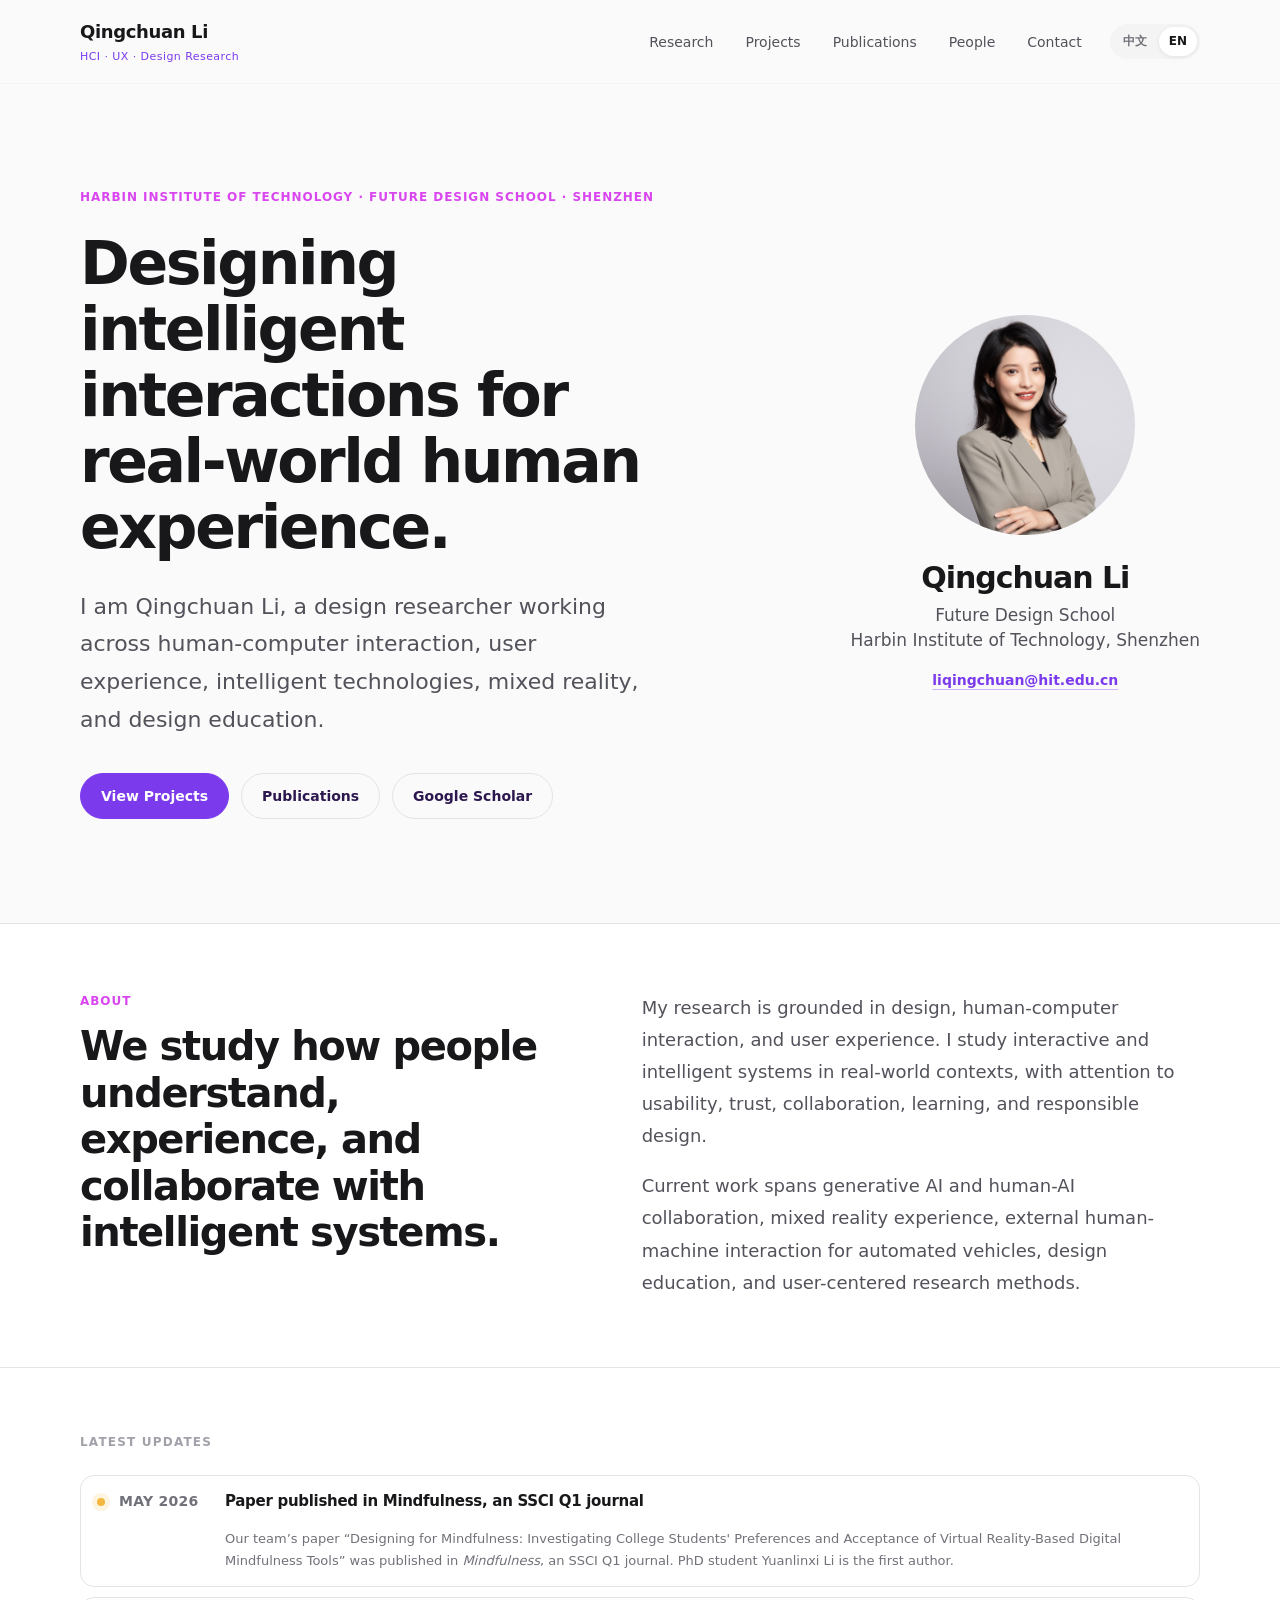
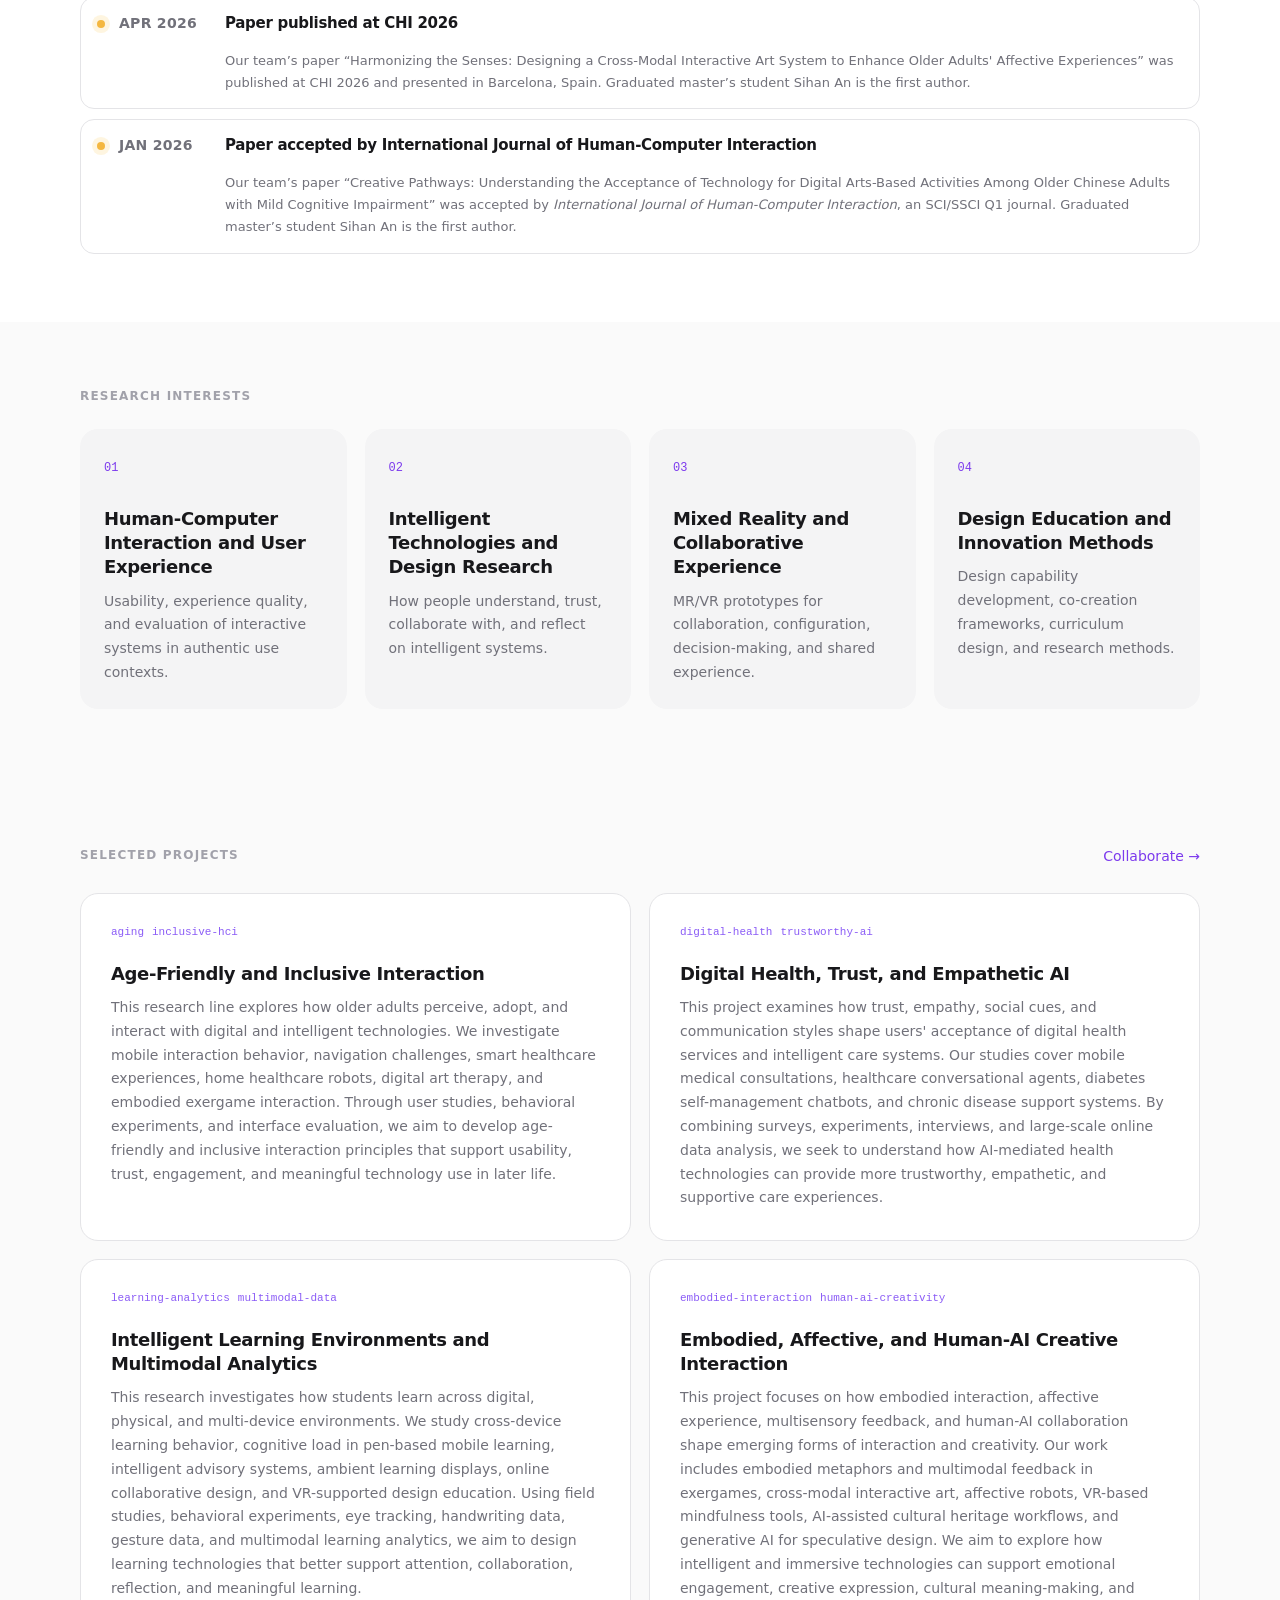
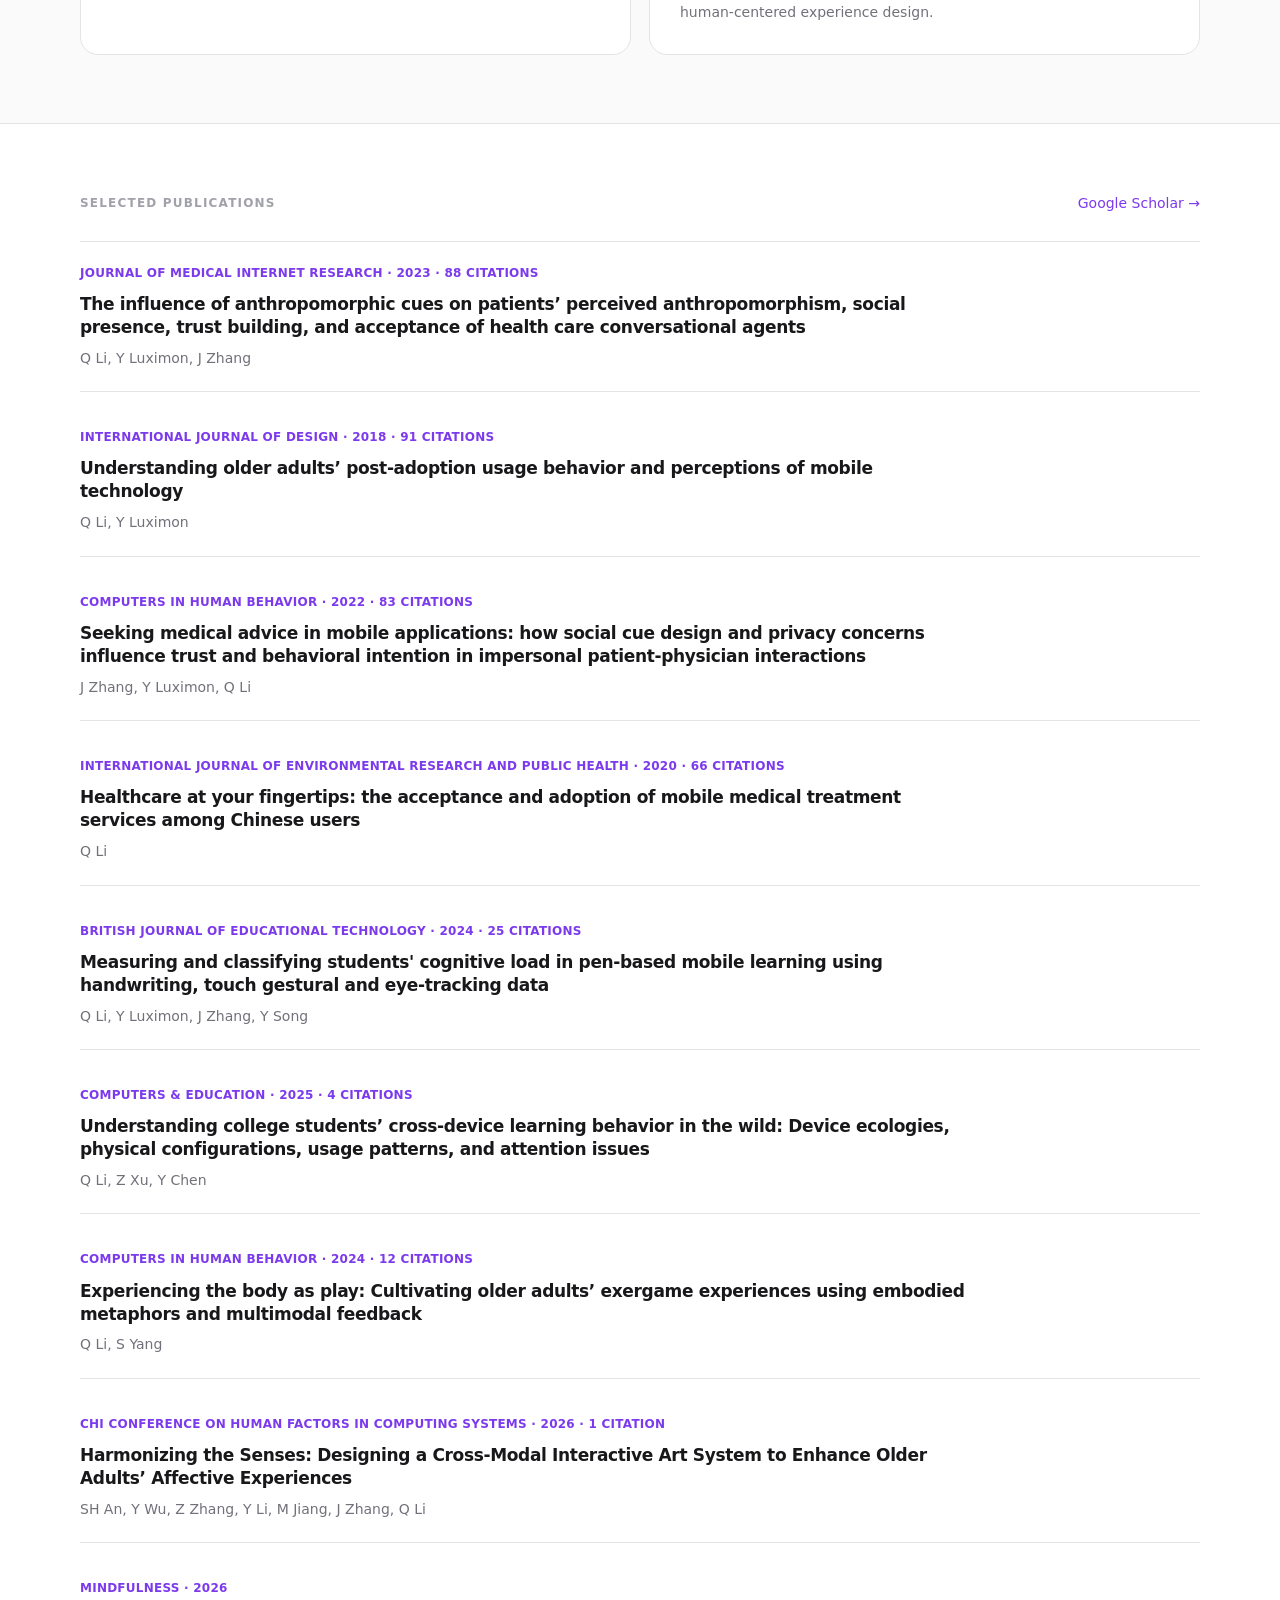
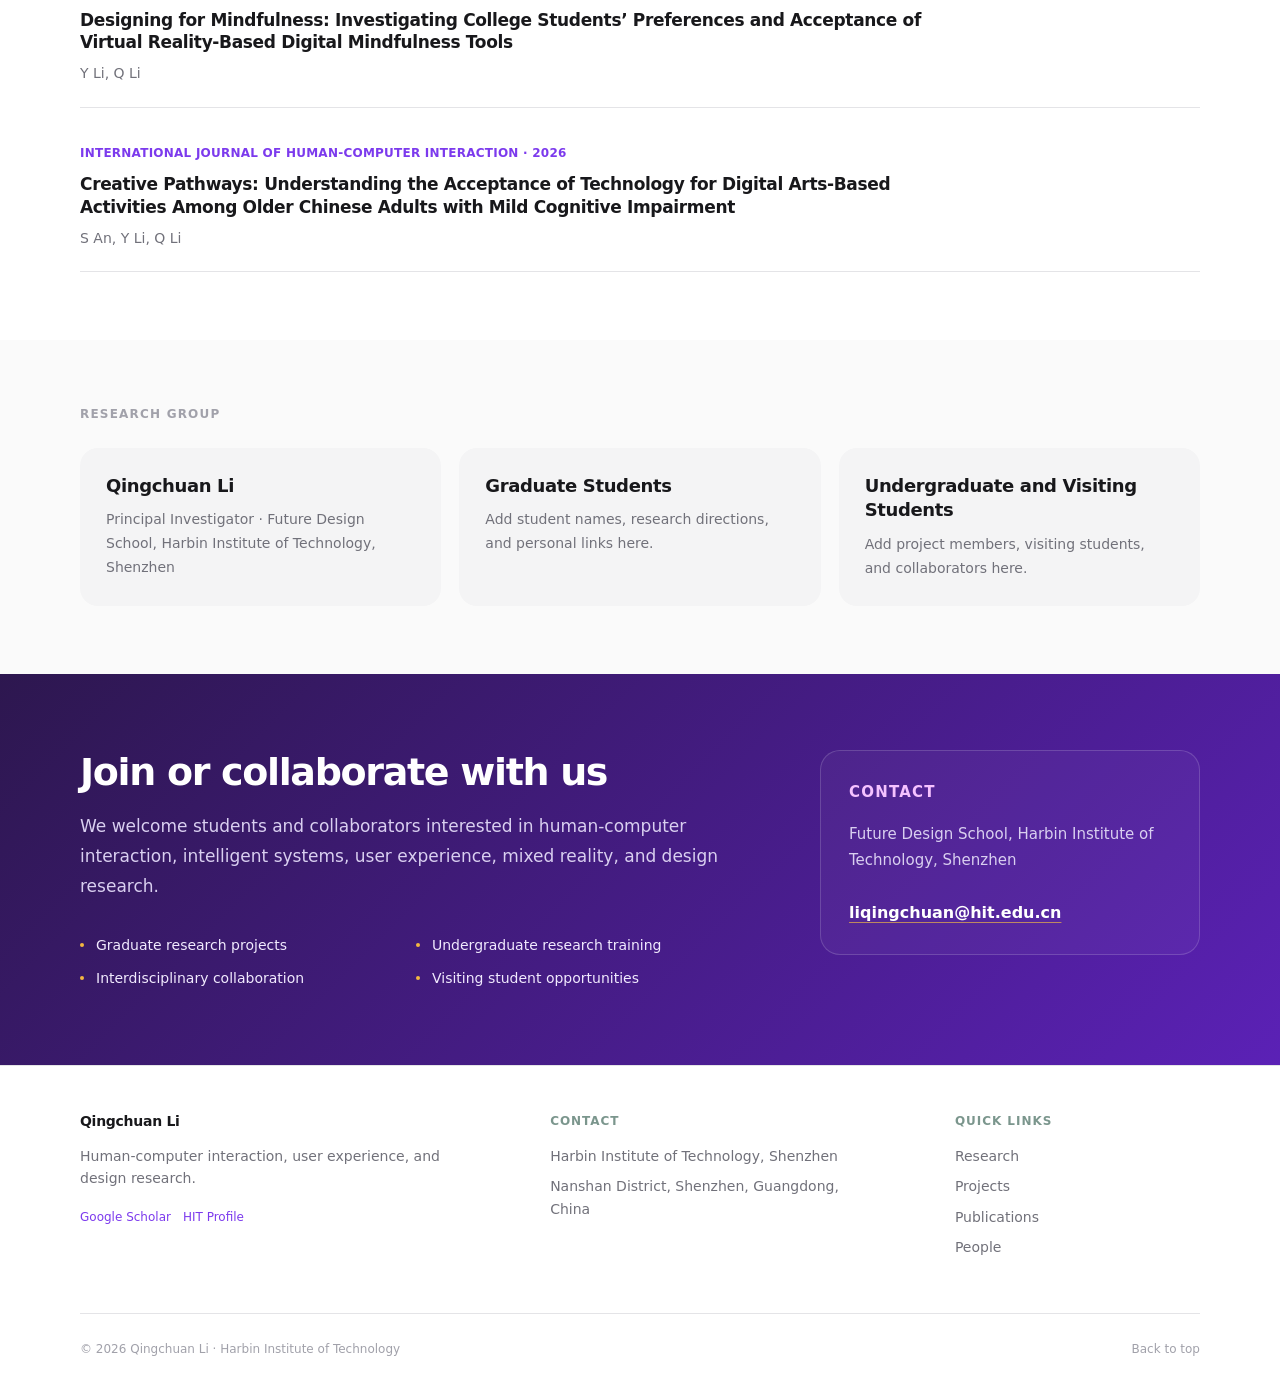
==== en.html @ bcb0baec "Add files via upload" ====
<!doctype html>
<html lang="en">
  <head>
    <meta charset="utf-8" />
    <meta name="viewport" content="width=device-width, initial-scale=1" />
    <title>Qingchuan Li | HCI & Design Research</title>
    <meta
      name="description"
      content="Academic homepage of Qingchuan Li at the Future Design School, Harbin Institute of Technology, Shenzhen, focusing on design, human-computer interaction, user experience, and intelligent technologies."
    />
    <link rel="stylesheet" href="styles.css?v=bilingual-1" />
  </head>
  <body>
    <header class="site-header">
      <nav class="nav-wrap" aria-label="Main navigation">
        <a class="brand" href="#top" aria-label="Back to home">
          <span class="brand-title">Qingchuan Li</span>
          <span class="brand-subtitle">HCI · UX · Design Research</span>
        </a>
        <button class="nav-toggle" type="button" aria-expanded="false" aria-controls="site-nav">
          <span></span>
          <span></span>
          <span></span>
        </button>
        <div id="site-nav" class="site-nav">
          <a href="#research">Research</a>
          <a href="#projects">Projects</a>
          <a href="#publications">Publications</a>
          <a href="#people">People</a>
          <a href="#contact">Contact</a>
          <span class="language-switch" aria-label="Language switch">
            <a href="index.html">中文</a>
            <a class="active" href="en.html">EN</a>
          </span>
        </div>
      </nav>
    </header>

    <main id="top">
      <section class="hero">
        <div class="container hero-grid">
          <div class="hero-copy">
            <p class="affiliation">Harbin Institute of Technology · Future Design School · Shenzhen</p>
            <h1>Designing intelligent interactions for real-world human experience.</h1>
            <p class="lead">
              I am Qingchuan Li, a design researcher working across human-computer interaction, user experience, intelligent technologies, mixed reality, and design education.
            </p>
            <div class="button-row">
              <a class="button primary" href="#projects">View Projects</a>
              <a class="button" href="#publications">Publications</a>
              <a class="button" href="https://scholar.google.com/citations?user=Gx-ibOEAAAAJ&hl=zh-TW">Google Scholar</a>
            </div>
          </div>

          <aside class="portrait-panel" aria-label="Profile">
            <img src="assets/qingchuan-li.jpg" alt="Qingchuan Li" />
            <div>
              <h2>Qingchuan Li</h2>
              <p>Future Design School</p>
              <p>Harbin Institute of Technology, Shenzhen</p>
              <a href="mailto:liqingchuan@hit.edu.cn">liqingchuan@hit.edu.cn</a>
            </div>
          </aside>
        </div>
      </section>

      <section class="section border-section">
        <div class="container intro-grid">
          <div>
            <p class="section-kicker">About</p>
            <h2>We study how people understand, experience, and collaborate with intelligent systems.</h2>
          </div>
          <div class="intro-copy">
            <p>
              My research is grounded in design, human-computer interaction, and user experience. I study interactive and intelligent systems in real-world contexts, with attention to usability, trust, collaboration, learning, and responsible design.
            </p>
            <p>
              Current work spans generative AI and human-AI collaboration, mixed reality experience, external human-machine interaction for automated vehicles, design education, and user-centered research methods.
            </p>
          </div>
        </div>
      </section>

      <section class="section border-section">
        <div class="container">
          <div class="section-bar">
            <h2>Latest Updates</h2>
          </div>
          <div class="news-grid">
            <article>
              <span class="status-dot"></span>
              <p class="meta">May 2026</p>
              <h3>Paper published in Mindfulness, an SSCI Q1 journal</h3>
              <p>Our team’s paper “Designing for Mindfulness: Investigating College Students' Preferences and Acceptance of Virtual Reality-Based Digital Mindfulness Tools” was published in <em>Mindfulness</em>, an SSCI Q1 journal. PhD student Yuanlinxi Li is the first author.</p>
            </article>
            <article>
              <span class="status-dot"></span>
              <p class="meta">Apr 2026</p>
              <h3>Paper published at CHI 2026</h3>
              <p>Our team’s paper “Harmonizing the Senses: Designing a Cross-Modal Interactive Art System to Enhance Older Adults' Affective Experiences” was published at CHI 2026 and presented in Barcelona, Spain. Graduated master’s student Sihan An is the first author.</p>
            </article>
            <article>
              <span class="status-dot"></span>
              <p class="meta">Jan 2026</p>
              <h3>Paper accepted by International Journal of Human-Computer Interaction</h3>
              <p>Our team’s paper “Creative Pathways: Understanding the Acceptance of Technology for Digital Arts-Based Activities Among Older Chinese Adults with Mild Cognitive Impairment” was accepted by <em>International Journal of Human-Computer Interaction</em>, an SCI/SSCI Q1 journal. Graduated master’s student Sihan An is the first author.</p>
            </article>
          </div>
        </div>
      </section>

      <section id="research" class="section">
        <div class="container">
          <div class="section-bar">
            <h2>Research Interests</h2>
          </div>
          <div class="research-grid">
            <article>
              <span>01</span>
              <h3>Human-Computer Interaction and User Experience</h3>
              <p>Usability, experience quality, and evaluation of interactive systems in authentic use contexts.</p>
            </article>
            <article>
              <span>02</span>
              <h3>Intelligent Technologies and Design Research</h3>
              <p>How people understand, trust, collaborate with, and reflect on intelligent systems.</p>
            </article>
            <article>
              <span>03</span>
              <h3>Mixed Reality and Collaborative Experience</h3>
              <p>MR/VR prototypes for collaboration, configuration, decision-making, and shared experience.</p>
            </article>
            <article>
              <span>04</span>
              <h3>Design Education and Innovation Methods</h3>
              <p>Design capability development, co-creation frameworks, curriculum design, and research methods.</p>
            </article>
          </div>
        </div>
      </section>

      <section id="projects" class="section">
        <div class="container">
          <div class="section-bar with-link">
            <h2>Selected Projects</h2>
            <a href="#contact">Collaborate →</a>
          </div>
          <div class="project-grid">
            <article>
              <div class="tags">
                <span>aging</span>
                <span>inclusive-hci</span>
              </div>
              <h3>Age-Friendly and Inclusive Interaction</h3>
              <p>This research line explores how older adults perceive, adopt, and interact with digital and intelligent technologies. We investigate mobile interaction behavior, navigation challenges, smart healthcare experiences, home healthcare robots, digital art therapy, and embodied exergame interaction. Through user studies, behavioral experiments, and interface evaluation, we aim to develop age-friendly and inclusive interaction principles that support usability, trust, engagement, and meaningful technology use in later life.</p>
            </article>
            <article>
              <div class="tags">
                <span>digital-health</span>
                <span>trustworthy-ai</span>
              </div>
              <h3>Digital Health, Trust, and Empathetic AI</h3>
              <p>This project examines how trust, empathy, social cues, and communication styles shape users' acceptance of digital health services and intelligent care systems. Our studies cover mobile medical consultations, healthcare conversational agents, diabetes self-management chatbots, and chronic disease support systems. By combining surveys, experiments, interviews, and large-scale online data analysis, we seek to understand how AI-mediated health technologies can provide more trustworthy, empathetic, and supportive care experiences.</p>
            </article>
            <article>
              <div class="tags">
                <span>learning-analytics</span>
                <span>multimodal-data</span>
              </div>
              <h3>Intelligent Learning Environments and Multimodal Analytics</h3>
              <p>This research investigates how students learn across digital, physical, and multi-device environments. We study cross-device learning behavior, cognitive load in pen-based mobile learning, intelligent advisory systems, ambient learning displays, online collaborative design, and VR-supported design education. Using field studies, behavioral experiments, eye tracking, handwriting data, gesture data, and multimodal learning analytics, we aim to design learning technologies that better support attention, collaboration, reflection, and meaningful learning.</p>
            </article>
            <article>
              <div class="tags">
                <span>embodied-interaction</span>
                <span>human-ai-creativity</span>
              </div>
              <h3>Embodied, Affective, and Human-AI Creative Interaction</h3>
              <p>This project focuses on how embodied interaction, affective experience, multisensory feedback, and human-AI collaboration shape emerging forms of interaction and creativity. Our work includes embodied metaphors and multimodal feedback in exergames, cross-modal interactive art, affective robots, VR-based mindfulness tools, AI-assisted cultural heritage workflows, and generative AI for speculative design. We aim to explore how intelligent and immersive technologies can support emotional engagement, creative expression, cultural meaning-making, and human-centered experience design.</p>
            </article>
          </div>
        </div>
      </section>

      <section id="publications" class="section border-section">
        <div class="container">
          <div class="section-bar with-link">
            <h2>Selected Publications</h2>
            <a href="https://scholar.google.com/citations?user=Gx-ibOEAAAAJ&hl=zh-TW">Google Scholar →</a>
          </div>
          <div class="publication-list">
            <article>
              <p class="venue">Journal of Medical Internet Research · 2023 · 88 citations</p>
              <h3>The influence of anthropomorphic cues on patients’ perceived anthropomorphism, social presence, trust building, and acceptance of health care conversational agents</h3>
              <p class="publication-authors">Q Li, Y Luximon, J Zhang</p>
            </article>
            <article>
              <p class="venue">International Journal of Design · 2018 · 91 citations</p>
              <h3>Understanding older adults’ post-adoption usage behavior and perceptions of mobile technology</h3>
              <p class="publication-authors">Q Li, Y Luximon</p>
            </article>
            <article>
              <p class="venue">Computers in Human Behavior · 2022 · 83 citations</p>
              <h3>Seeking medical advice in mobile applications: how social cue design and privacy concerns influence trust and behavioral intention in impersonal patient-physician interactions</h3>
              <p class="publication-authors">J Zhang, Y Luximon, Q Li</p>
            </article>
            <article>
              <p class="venue">International Journal of Environmental Research and Public Health · 2020 · 66 citations</p>
              <h3>Healthcare at your fingertips: the acceptance and adoption of mobile medical treatment services among Chinese users</h3>
              <p class="publication-authors">Q Li</p>
            </article>
            <article>
              <p class="venue">British Journal of Educational Technology · 2024 · 25 citations</p>
              <h3>Measuring and classifying students' cognitive load in pen-based mobile learning using handwriting, touch gestural and eye-tracking data</h3>
              <p class="publication-authors">Q Li, Y Luximon, J Zhang, Y Song</p>
            </article>
            <article>
              <p class="venue">Computers & Education · 2025 · 4 citations</p>
              <h3>Understanding college students’ cross-device learning behavior in the wild: Device ecologies, physical configurations, usage patterns, and attention issues</h3>
              <p class="publication-authors">Q Li, Z Xu, Y Chen</p>
            </article>
            <article>
              <p class="venue">Computers in Human Behavior · 2024 · 12 citations</p>
              <h3>Experiencing the body as play: Cultivating older adults’ exergame experiences using embodied metaphors and multimodal feedback</h3>
              <p class="publication-authors">Q Li, S Yang</p>
            </article>
            <article>
              <p class="venue">CHI Conference on Human Factors in Computing Systems · 2026 · 1 citation</p>
              <h3>Harmonizing the Senses: Designing a Cross-Modal Interactive Art System to Enhance Older Adults’ Affective Experiences</h3>
              <p class="publication-authors">SH An, Y Wu, Z Zhang, Y Li, M Jiang, J Zhang, Q Li</p>
            </article>
            <article>
              <p class="venue">Mindfulness · 2026</p>
              <h3>Designing for Mindfulness: Investigating College Students’ Preferences and Acceptance of Virtual Reality-Based Digital Mindfulness Tools</h3>
              <p class="publication-authors">Y Li, Q Li</p>
            </article>
            <article>
              <p class="venue">International Journal of Human-Computer Interaction · 2026</p>
              <h3>Creative Pathways: Understanding the Acceptance of Technology for Digital Arts-Based Activities Among Older Chinese Adults with Mild Cognitive Impairment</h3>
              <p class="publication-authors">S An, Y Li, Q Li</p>
            </article>
          </div>
        </div>
      </section>

      <section id="people" class="section">
        <div class="container">
          <div class="section-bar">
            <h2>Research Group</h2>
          </div>
          <div class="people-grid">
            <article>
              <h3>Qingchuan Li</h3>
              <p>Principal Investigator · Future Design School, Harbin Institute of Technology, Shenzhen</p>
            </article>
            <article>
              <h3>Graduate Students</h3>
              <p>Add student names, research directions, and personal links here.</p>
            </article>
            <article>
              <h3>Undergraduate and Visiting Students</h3>
              <p>Add project members, visiting students, and collaborators here.</p>
            </article>
          </div>
        </div>
      </section>

      <section id="contact" class="join-section">
        <div class="container join-grid">
          <div>
            <h2>Join or collaborate with us</h2>
            <p>
              We welcome students and collaborators interested in human-computer interaction, intelligent systems, user experience, mixed reality, and design research.
            </p>
            <ul>
              <li>Graduate research projects</li>
              <li>Undergraduate research training</li>
              <li>Interdisciplinary collaboration</li>
              <li>Visiting student opportunities</li>
            </ul>
          </div>
          <div class="contact-card">
            <p class="section-kicker">Contact</p>
            <p>Future Design School, Harbin Institute of Technology, Shenzhen</p>
            <a href="mailto:liqingchuan@hit.edu.cn">liqingchuan@hit.edu.cn</a>
          </div>
        </div>
      </section>
    </main>

    <footer class="site-footer">
      <div class="container footer-grid">
        <div>
          <h3>Qingchuan Li</h3>
          <p>Human-computer interaction, user experience, and design research.</p>
          <div class="footer-links">
            <a href="https://scholar.google.com/citations?user=Gx-ibOEAAAAJ&hl=zh-TW">Google Scholar</a>
            <a href="https://homepage.hit.edu.cn/liqingchuan?lang=zh">HIT Profile</a>
          </div>
        </div>
        <div>
          <h4>Contact</h4>
          <p>Harbin Institute of Technology, Shenzhen</p>
          <p>Nanshan District, Shenzhen, Guangdong, China</p>
        </div>
        <div>
          <h4>Quick Links</h4>
          <a href="#research">Research</a>
          <a href="#projects">Projects</a>
          <a href="#publications">Publications</a>
          <a href="#people">People</a>
        </div>
      </div>
      <div class="container copyright">
        <p>© <span id="year"></span> Qingchuan Li · Harbin Institute of Technology</p>
        <a href="#top">Back to top</a>
      </div>
    </footer>

    <script src="script.js"></script>
  </body>
</html>
---- styles.css ----
:root {
  --bg: #fafafa;
  --panel: #ffffff;
  --soft: #f4f4f5;
  --soft-2: #f8f8f8;
  --ink: #18181b;
  --muted: #71717a;
  --quiet: #a1a1aa;
  --line: #e4e4e7;
  --dark: #2d174f;
  --accent: #7c3aed;
  --accent-2: #d946ef;
  --sun: #f4b740;
  --sky: #8b5cf6;
  --shadow: 0 18px 44px rgba(45, 23, 79, 0.1);
}

* {
  box-sizing: border-box;
}

html {
  scroll-behavior: smooth;
}

body {
  margin: 0;
  color: var(--ink);
  background: var(--bg);
  font-family:
    Inter, ui-sans-serif, system-ui, -apple-system, BlinkMacSystemFont, "Segoe UI", sans-serif;
  line-height: 1.6;
}

a {
  color: inherit;
  text-decoration: none;
}

img {
  display: block;
  max-width: 100%;
}

.container {
  width: min(1120px, calc(100% - 48px));
  margin: 0 auto;
}

.site-header {
  position: sticky;
  top: 0;
  z-index: 30;
  border-bottom: 1px solid rgba(244, 244, 245, 0.9);
  background: rgba(250, 250, 250, 0.92);
  backdrop-filter: blur(18px);
}

.nav-wrap {
  display: flex;
  align-items: center;
  justify-content: space-between;
  width: min(1120px, calc(100% - 48px));
  margin: 0 auto;
  padding: 18px 0;
}

.brand {
  display: grid;
  gap: 1px;
}

.brand-title {
  color: var(--ink);
  font-size: 18px;
  font-weight: 650;
  letter-spacing: -0.02em;
}

.brand-subtitle {
  color: var(--accent);
  font-size: 11px;
  letter-spacing: 0.04em;
}

.site-nav {
  display: flex;
  align-items: center;
  gap: 4px;
}

.site-nav a {
  padding: 8px 14px;
  border-radius: 8px;
  color: #52525b;
  font-size: 14px;
  transition:
    color 180ms ease,
    background 180ms ease;
}

.site-nav a:hover {
  color: var(--ink);
  background: var(--soft);
}

.language-switch {
  display: inline-flex;
  gap: 2px;
  margin-left: 10px;
  padding: 3px;
  border-radius: 999px;
  background: var(--soft);
}

.language-switch a {
  padding: 5px 10px;
  border-radius: 999px;
  color: #71717a;
  font-size: 12px;
  font-weight: 650;
}

.language-switch a.active {
  background: #ffffff;
  color: var(--ink);
  box-shadow: 0 1px 5px rgba(24, 24, 27, 0.08);
}

.nav-toggle {
  display: none;
  width: 42px;
  height: 42px;
  border: 0;
  border-radius: 10px;
  background: var(--soft);
}

.nav-toggle span {
  display: block;
  width: 18px;
  height: 2px;
  margin: 4px auto;
  background: #52525b;
}

.hero {
  background: transparent;
}

.hero {
  padding: clamp(56px, 9vw, 104px) 0;
}

.hero-grid {
  display: grid;
  grid-template-columns: minmax(0, 1.15fr) minmax(260px, 0.85fr);
  gap: clamp(52px, 9vw, 104px);
  align-items: center;
}

.hero-copy {
  max-width: 760px;
}

.affiliation,
.section-kicker,
.meta,
.venue {
  color: var(--accent-2);
  font-size: 12px;
  font-weight: 600;
  letter-spacing: 0.08em;
  text-transform: uppercase;
}

.affiliation {
  margin: 0 0 22px;
}

h1,
h2,
h3,
p {
  margin-top: 0;
}

h1 {
  max-width: 760px;
  margin-bottom: 28px;
  color: var(--ink);
  font-size: clamp(40px, 5vw, 60px);
  font-weight: 620;
  letter-spacing: -0.04em;
  line-height: 1.1;
}

.hero-slogan {
  max-width: 820px;
  font-size: clamp(30px, 3.3vw, 42px);
  line-height: 1.12;
}

.hero-slogan span {
  display: block;
  white-space: nowrap;
}

h2 {
  margin-bottom: 0;
  color: var(--ink);
  font-size: clamp(28px, 3.2vw, 40px);
  font-weight: 600;
  letter-spacing: -0.035em;
  line-height: 1.16;
}

h3 {
  margin-bottom: 10px;
  color: var(--ink);
  font-size: 18px;
  font-weight: 600;
  letter-spacing: -0.02em;
  line-height: 1.35;
}

.lead {
  max-width: 700px;
  margin-bottom: 34px;
  color: #52525b;
  font-size: clamp(18px, 2vw, 22px);
  line-height: 1.72;
}

.button-row {
  display: flex;
  flex-wrap: wrap;
  gap: 12px;
}

.button {
  display: inline-flex;
  min-height: 46px;
  align-items: center;
  justify-content: center;
  padding: 11px 20px;
  border: 1px solid var(--line);
  border-radius: 999px;
  background: transparent;
  color: var(--dark);
  font-size: 14px;
  font-weight: 600;
  transition:
    background 180ms ease,
    border-color 180ms ease,
    box-shadow 180ms ease,
    transform 180ms ease;
}

.button.primary {
  border-color: var(--accent);
  background: var(--accent);
  color: #ffffff;
}

.button:hover {
  border-color: #d4d4d8;
  background: #ffffff;
  box-shadow: var(--shadow);
  transform: translateY(-1px);
}

.button.primary:hover {
  background: #6d28d9;
}

.portrait-panel {
  display: flex;
  flex-direction: column;
  align-items: center;
  justify-self: end;
  text-align: center;
}

.portrait-panel img {
  width: clamp(176px, 22vw, 220px);
  height: clamp(176px, 22vw, 220px);
  border-radius: 999px;
  object-fit: cover;
  object-position: center 12%;
  outline: none;
}

.portrait-panel div {
  margin-top: 26px;
}

.portrait-panel h2 {
  margin-bottom: 8px;
  font-size: clamp(23px, 2.4vw, 30px);
  letter-spacing: -0.035em;
}

.portrait-panel p {
  margin-bottom: 3px;
  color: #52525b;
  font-size: 17px;
  line-height: 1.35;
}

.portrait-panel a {
  display: inline-flex;
  margin-top: 14px;
  color: var(--accent);
  font-size: 14px;
  font-weight: 600;
  text-decoration: underline;
  text-decoration-color: rgba(124, 58, 237, 0.35);
  text-underline-offset: 4px;
}

.section {
  padding: clamp(46px, 6vw, 68px) 0;
}

.border-section {
  border-top: 1px solid var(--line);
  background: #ffffff;
}

.intro-grid {
  display: grid;
  grid-template-columns: minmax(0, 0.92fr) minmax(0, 1.08fr);
  gap: clamp(36px, 8vw, 86px);
}

.intro-copy {
  color: #52525b;
  font-size: 18px;
  line-height: 1.78;
}

.intro-copy p:last-child {
  margin-bottom: 0;
}

.section-bar {
  display: flex;
  align-items: center;
  justify-content: space-between;
  gap: 20px;
  margin-bottom: 26px;
}

.section-bar h2 {
  color: var(--quiet);
  font-size: 12px;
  font-weight: 650;
  letter-spacing: 0.1em;
  text-transform: uppercase;
}

.section-bar a {
  color: var(--accent);
  font-size: 14px;
  transition: color 180ms ease;
}

.section-bar a:hover {
  color: var(--ink);
}

.research-grid,
.news-grid {
  display: grid;
  grid-template-columns: repeat(4, minmax(0, 1fr));
  gap: 18px;
}

.research-grid article,
.news-grid article,
.project-grid article,
.people-grid article {
  border-radius: 18px;
  background: var(--soft);
  transition:
    background 180ms ease,
    transform 180ms ease,
    box-shadow 180ms ease;
}

.research-grid article {
  padding: 24px;
}

.research-grid article:hover,
.news-grid article:hover,
.project-grid article:hover,
.people-grid article:hover {
  background: #f0f0f1;
  box-shadow: var(--shadow);
  transform: translateY(-2px);
}

.research-grid span {
  display: inline-flex;
  margin-bottom: 28px;
  color: var(--accent);
  font-family: ui-monospace, SFMono-Regular, Menlo, Consolas, monospace;
  font-size: 12px;
}

.research-grid p,
.news-grid p,
.project-grid p,
.people-grid p {
  margin-bottom: 0;
  color: #71717a;
  font-size: 14px;
  line-height: 1.7;
}

.news-grid {
  grid-template-columns: 1fr;
  gap: 10px;
}

.news-grid article {
  position: relative;
  display: grid;
  grid-template-columns: auto 92px minmax(0, 1fr);
  gap: 14px;
  align-items: baseline;
  padding: 14px 16px;
  border: 1px solid var(--line);
  border-radius: 14px;
  background: #ffffff;
}

.status-dot {
  display: inline-block;
  width: 8px;
  height: 8px;
  margin: 0;
  border-radius: 999px;
  background: var(--sun);
  box-shadow: 0 0 0 5px rgba(246, 189, 63, 0.16);
}

.meta {
  margin-bottom: 0;
  color: var(--accent);
  letter-spacing: 0.02em;
}

.news-grid h3 {
  margin-bottom: 2px;
  font-size: 15px;
}

.news-grid p:not(.meta) {
  grid-column: 3;
  font-size: 13px;
}

.project-grid {
  display: grid;
  grid-template-columns: repeat(2, minmax(0, 1fr));
  gap: 18px;
}

.project-grid article {
  min-height: 240px;
  padding: 30px;
  border: 1px solid var(--line);
  background: #ffffff;
}

.tags {
  display: flex;
  flex-wrap: wrap;
  gap: 8px;
  margin-bottom: 20px;
}

.tags span {
  color: var(--sky);
  font-family: ui-monospace, SFMono-Regular, Menlo, Consolas, monospace;
  font-size: 11px;
}

.publication-list {
  display: grid;
  gap: 14px;
}

.publication-list article {
  padding: 22px 0;
  border-bottom: 1px solid var(--line);
}

.publication-list article:first-child {
  border-top: 1px solid var(--line);
}

.venue {
  margin-bottom: 10px;
  color: var(--accent);
  letter-spacing: 0.02em;
}

.publication-list h3 {
  max-width: 900px;
  margin-bottom: 8px;
  font-size: 17px;
}

.publication-authors {
  margin-bottom: 0;
  color: var(--muted);
  font-size: 14px;
  line-height: 1.6;
}

.people-grid {
  display: grid;
  grid-template-columns: repeat(3, minmax(0, 1fr));
  gap: 18px;
}

.people-grid article {
  padding: 26px;
}

.join-section {
  padding: clamp(58px, 7vw, 76px) 0;
  background:
    linear-gradient(135deg, #2d174f 0%, #5b21b6 100%);
  color: #ffffff;
}

.join-grid {
  display: grid;
  grid-template-columns: minmax(0, 1fr) minmax(280px, 380px);
  gap: clamp(38px, 8vw, 86px);
  align-items: start;
}

.join-section h2 {
  max-width: 680px;
  margin-bottom: 18px;
  color: #ffffff;
  font-size: clamp(28px, 3vw, 38px);
}

.join-section p {
  max-width: 680px;
  color: #d9cff0;
  font-size: 17px;
  line-height: 1.76;
}

.join-section ul {
  display: grid;
  grid-template-columns: repeat(2, minmax(0, 1fr));
  gap: 10px 18px;
  max-width: 680px;
  margin: 32px 0 0;
  padding: 0;
  list-style: none;
}

.join-section li {
  display: flex;
  align-items: center;
  gap: 12px;
  color: #f1eafe;
  font-size: 14px;
}

.join-section li::before {
  content: "";
  width: 4px;
  height: 4px;
  flex: 0 0 auto;
  border-radius: 999px;
  background: var(--sun);
}

.contact-card {
  padding: 28px;
  border: 1px solid rgba(255, 255, 255, 0.16);
  border-radius: 20px;
  background: rgba(255, 255, 255, 0.04);
}

.contact-card .section-kicker {
  color: #f5c2ff;
}

.contact-card p {
  font-size: 15px;
}

.contact-card a {
  display: inline-flex;
  margin-top: 12px;
  color: #ffffff;
  font-weight: 650;
  text-decoration: underline;
  text-decoration-color: rgba(246, 189, 63, 0.65);
  text-underline-offset: 4px;
}

.site-footer {
  border-top: 1px solid var(--line);
  background: #ffffff;
}

.footer-grid {
  display: grid;
  grid-template-columns: 1.2fr 1fr 0.75fr;
  gap: clamp(34px, 7vw, 78px);
  padding: 46px 0;
}

.site-footer h3,
.site-footer h4 {
  margin: 0 0 14px;
  color: var(--ink);
  font-size: 14px;
  font-weight: 650;
}

.site-footer h4 {
  color: #7b968d;
  font-size: 12px;
  letter-spacing: 0.08em;
  text-transform: uppercase;
}

.site-footer p,
.site-footer a {
  display: block;
  margin: 0 0 8px;
  color: #71717a;
  font-size: 14px;
}

.footer-links {
  display: flex;
  flex-wrap: wrap;
  gap: 12px;
  margin-top: 18px;
}

.footer-links a {
  color: var(--accent);
  font-size: 12px;
}

.site-footer a:hover {
  color: var(--ink);
}

.copyright {
  display: flex;
  justify-content: space-between;
  gap: 20px;
  padding: 26px 0;
  border-top: 1px solid var(--line);
}

.copyright p,
.copyright a {
  margin-bottom: 0;
  color: #a1a1aa;
  font-size: 12px;
}

@media (max-width: 920px) {
  .hero-grid,
  .intro-grid,
  .join-grid,
  .footer-grid {
    grid-template-columns: 1fr;
  }

  .portrait-panel {
    justify-self: center;
  }

  .research-grid,
  .project-grid,
  .people-grid {
    grid-template-columns: repeat(2, minmax(0, 1fr));
  }
}

@media (max-width: 720px) {
  .container,
  .nav-wrap {
    width: min(100% - 32px, 1120px);
  }

  .nav-wrap {
    padding: 16px 0;
  }

  .nav-toggle {
    display: block;
    flex: 0 0 auto;
  }

  .site-nav {
    position: absolute;
    top: 72px;
    left: 16px;
    right: 16px;
    display: none;
    flex-direction: column;
    align-items: stretch;
    padding: 8px;
    border: 1px solid var(--line);
    border-radius: 14px;
    background: #ffffff;
    box-shadow: var(--shadow);
  }

  .site-nav.is-open {
    display: flex;
  }

  .site-nav a {
    padding: 12px;
  }

  .language-switch {
    margin: 8px 0 0;
    align-self: flex-start;
  }

  .language-switch a {
    padding: 7px 12px;
  }

  .hero {
    padding: 38px 0 50px;
  }

  h1 {
    font-size: clamp(36px, 10.6vw, 46px);
  }

  .hero-slogan {
    font-size: clamp(31px, 8.2vw, 38px);
  }

  .hero-slogan span {
    white-space: normal;
  }

  .lead {
    font-size: 17px;
  }

  .button-row {
    gap: 10px;
  }

  .button {
    flex: 1 1 auto;
  }

  .section {
    padding: 42px 0;
  }

  .research-grid,
  .news-grid,
  .project-grid,
  .people-grid,
  .join-section ul {
    grid-template-columns: 1fr;
  }

  .news-grid article {
    grid-template-columns: auto minmax(0, 1fr);
    gap: 8px 12px;
  }

  .news-grid .meta {
    grid-column: 2;
  }

  .news-grid h3,
  .news-grid p:not(.meta) {
    grid-column: 2;
  }

  .portrait-panel img {
    width: 180px;
    height: 180px;
  }

  .copyright {
    flex-direction: column;
  }
}
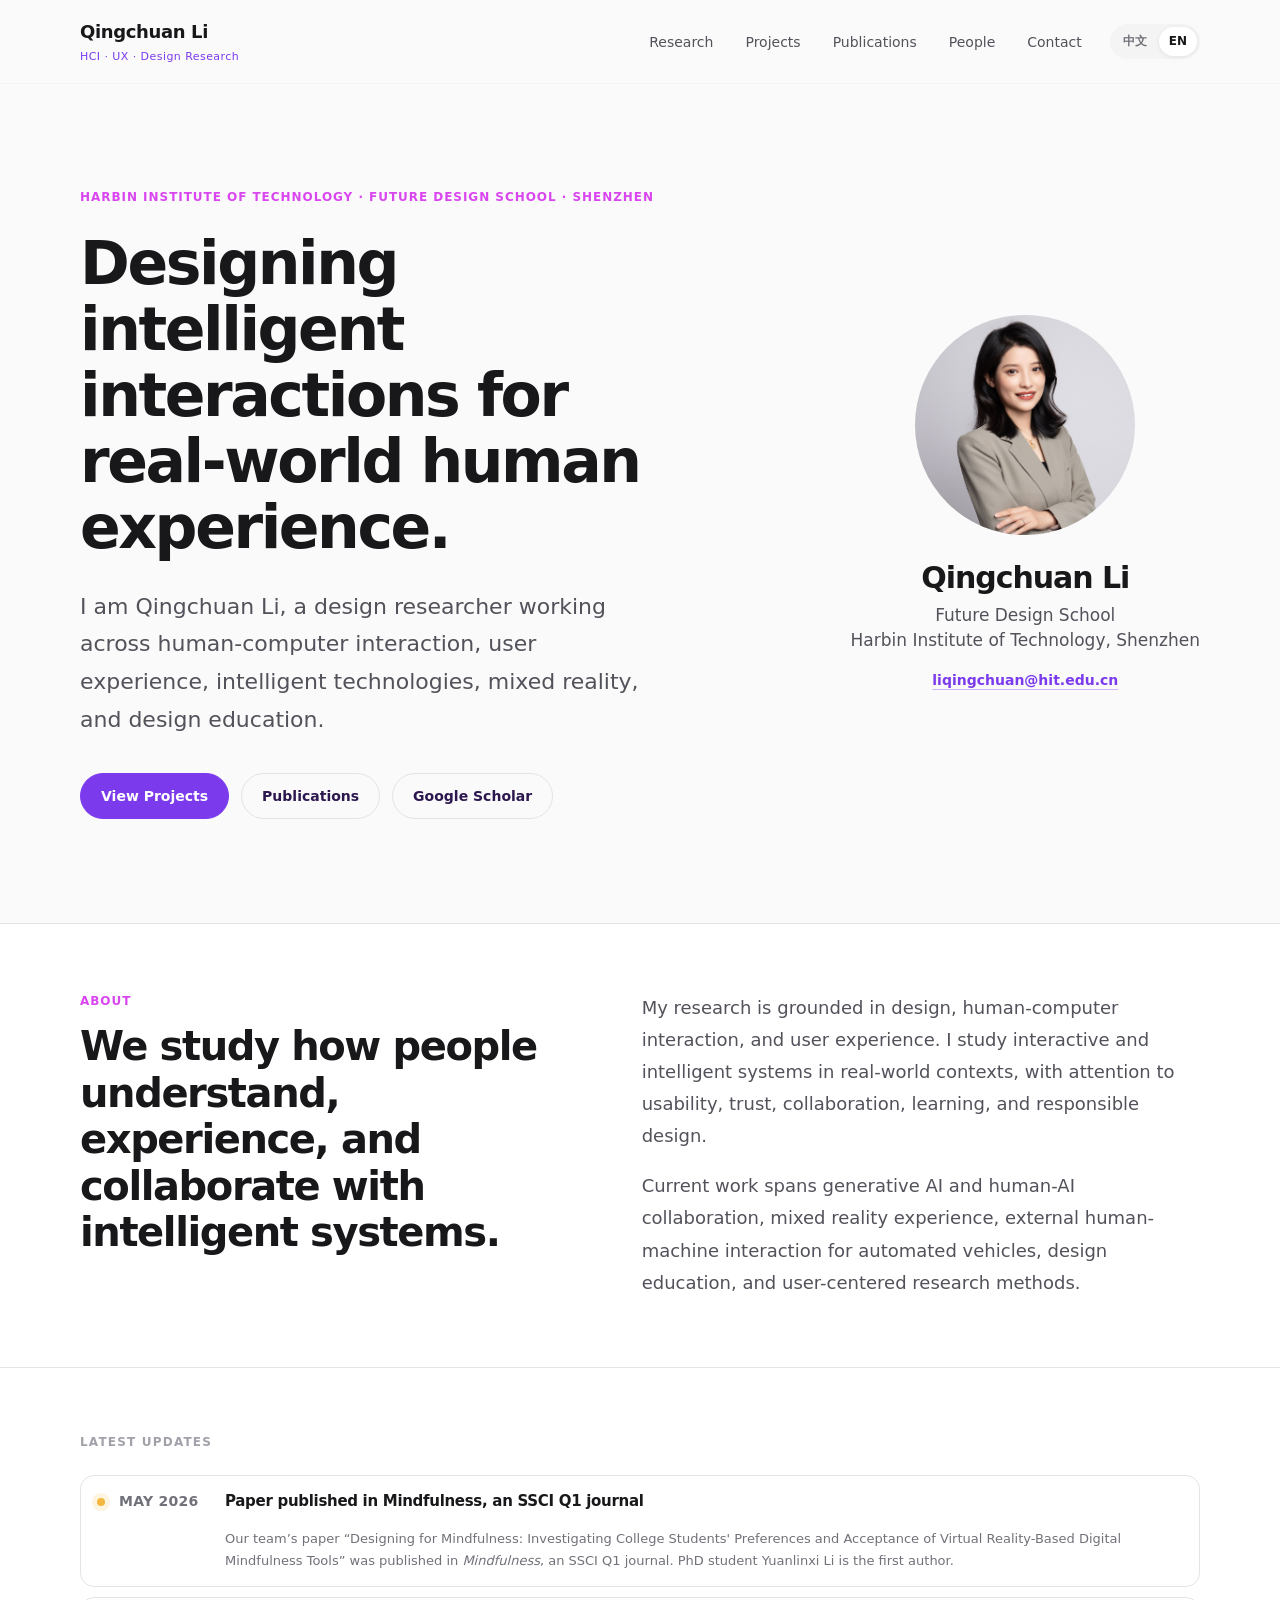
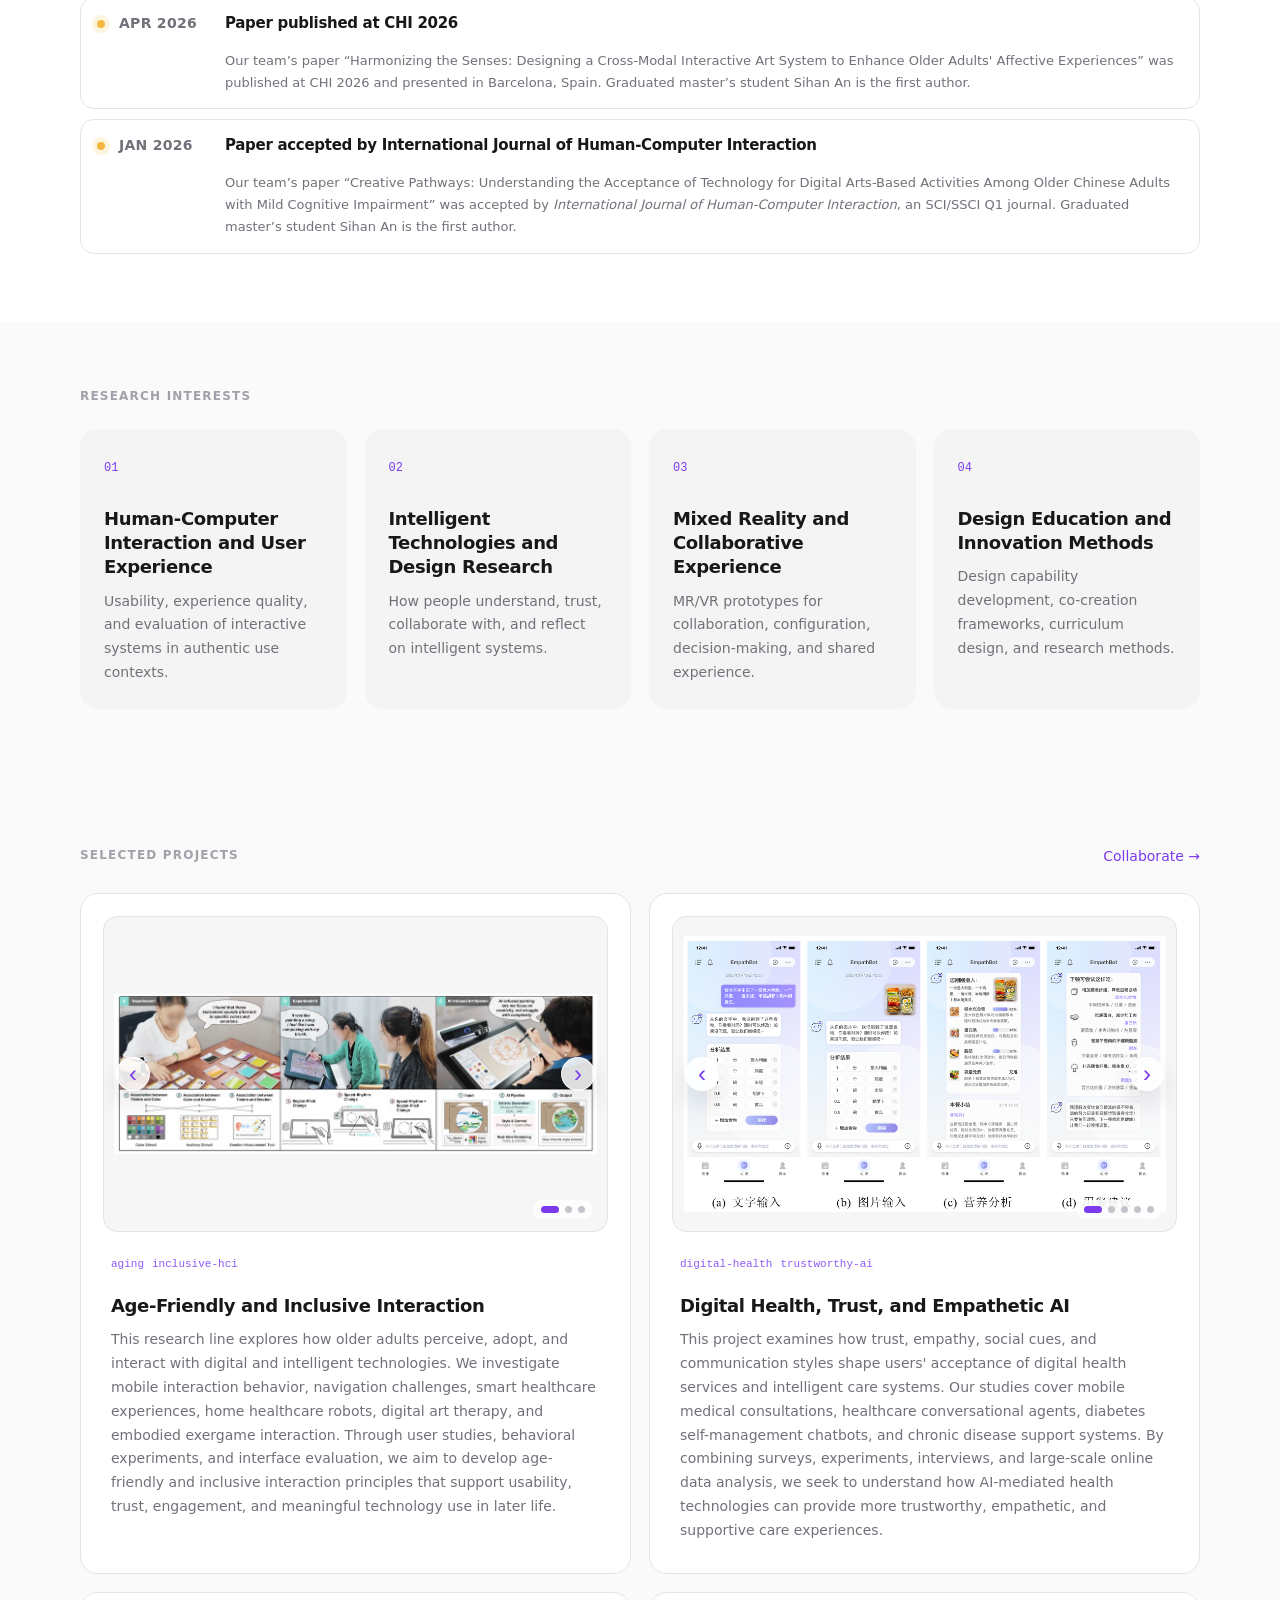
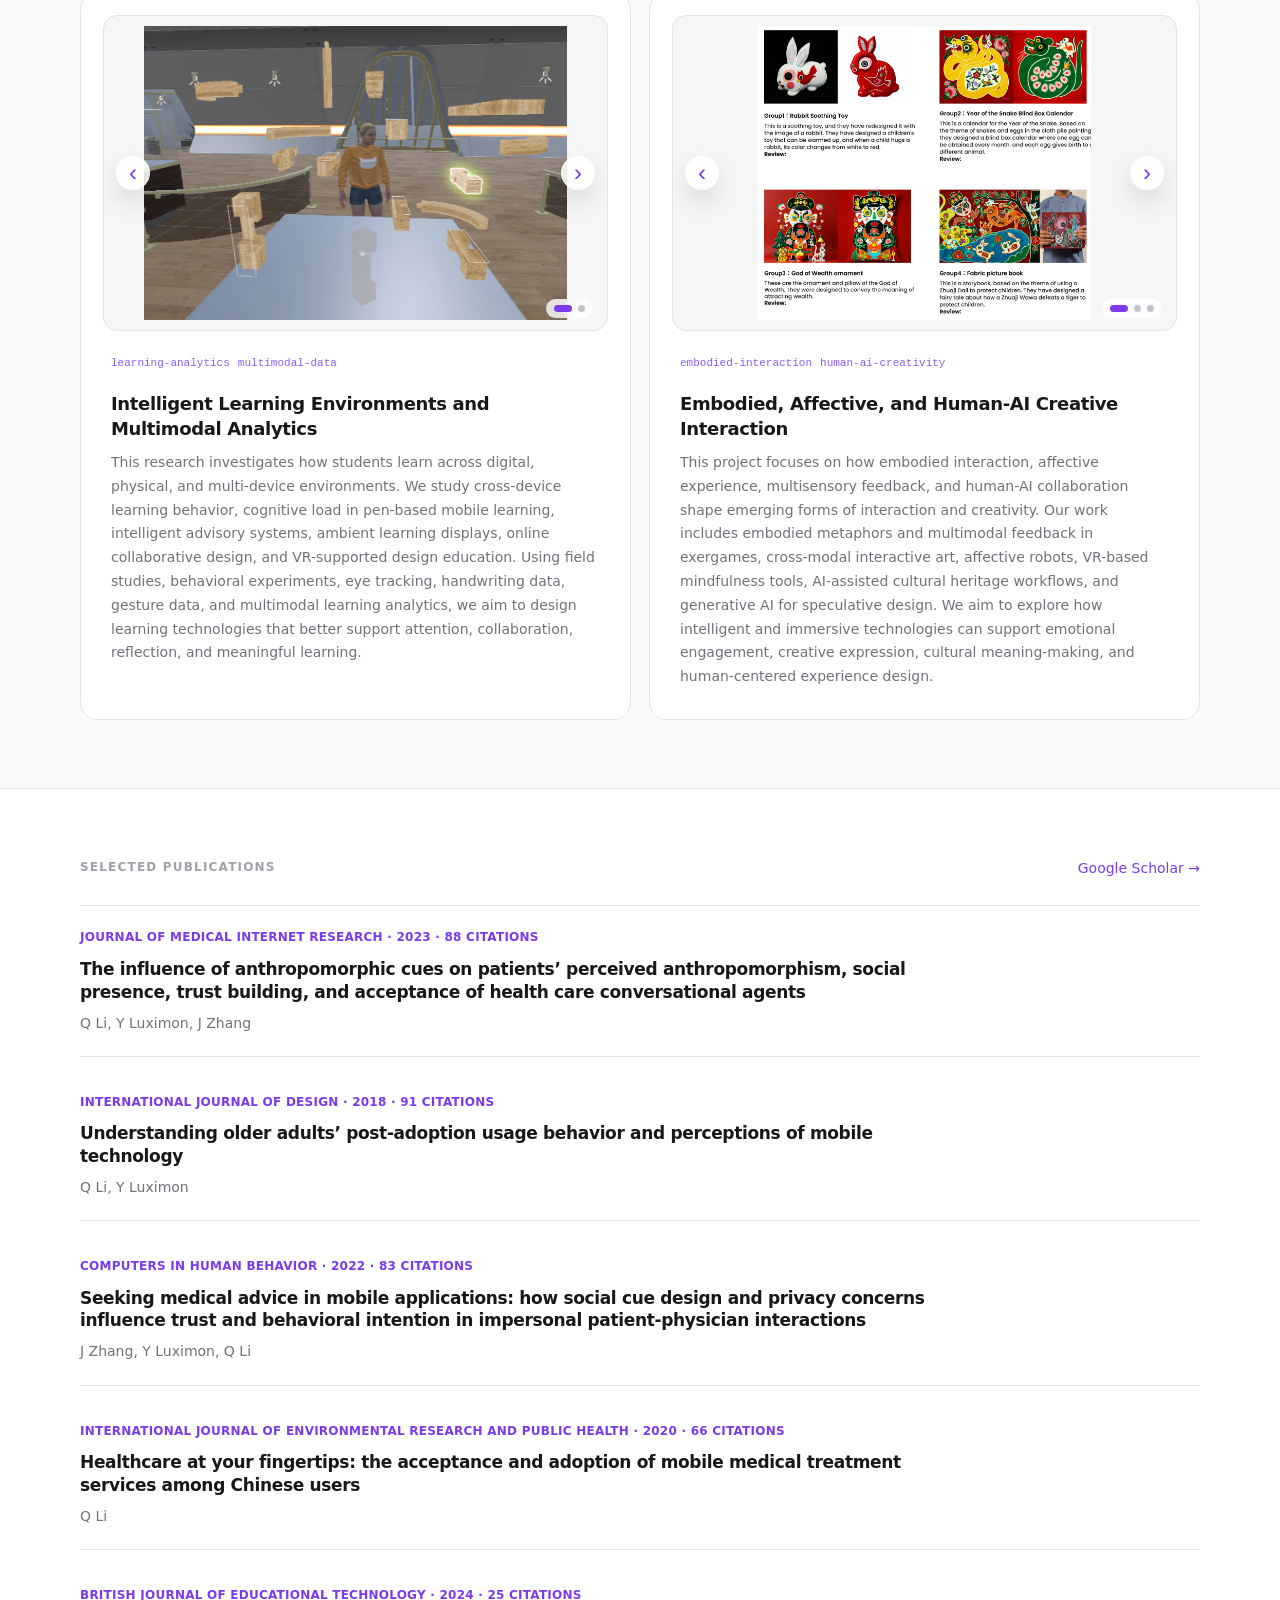
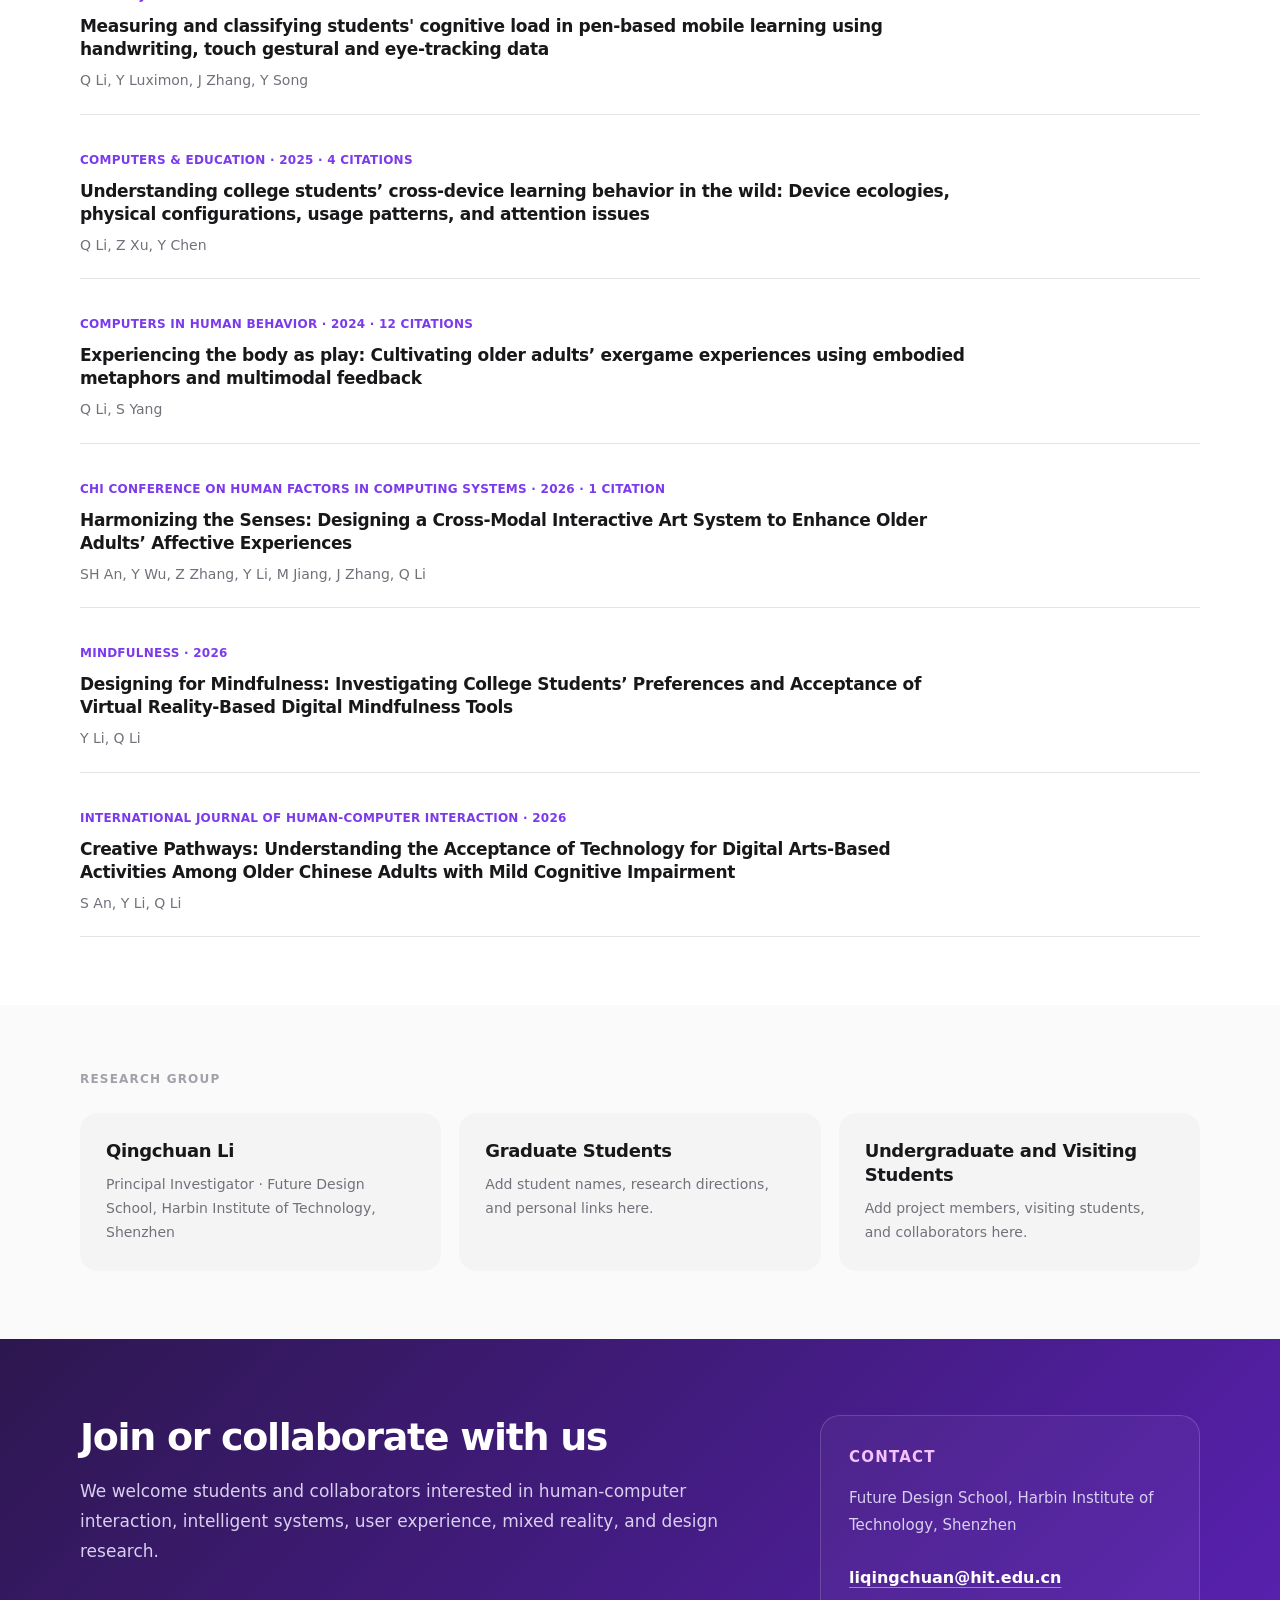
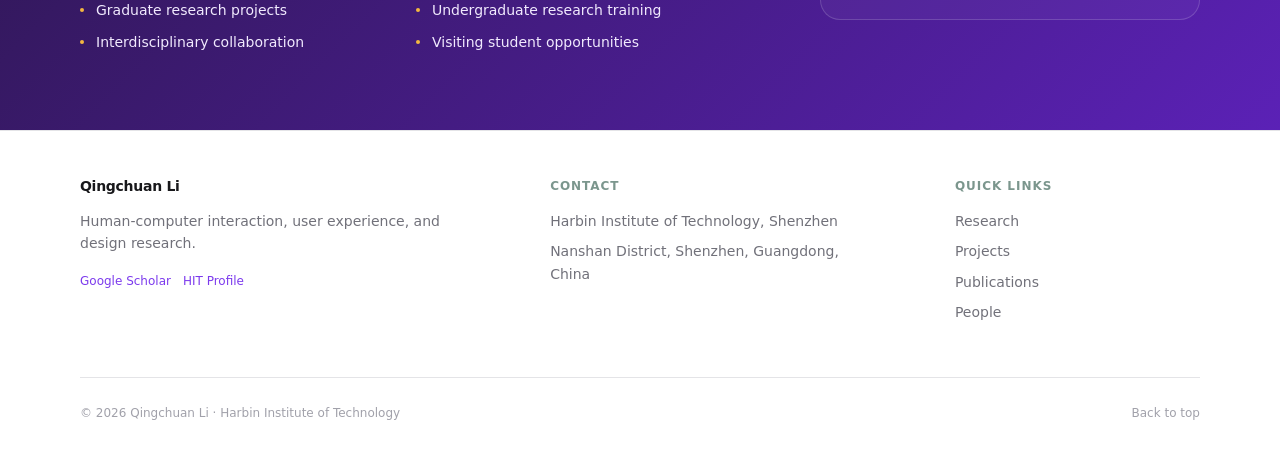
==== commit 20ac6d02: "Add files via upload" ====
--- a/en.html
+++ b/en.html
@@ -8,7 +8,7 @@
       name="description"
       content="Academic homepage of Qingchuan Li at the Future Design School, Harbin Institute of Technology, Shenzhen, focusing on design, human-computer interaction, user experience, and intelligent technologies."
     />
-    <link rel="stylesheet" href="styles.css?v=bilingual-1" />
+    <link rel="stylesheet" href="styles.css?v=projects-carousel-1" />
   </head>
   <body>
     <header class="site-header">
@@ -147,6 +147,16 @@
           </div>
           <div class="project-grid">
             <article>
+              <div class="project-carousel" data-carousel>
+                <div class="carousel-track">
+                  <img class="is-active" src="assets/projects/project-1-01.jpg" alt="Older adults interactive art study" loading="lazy">
+                  <img src="assets/projects/project-1-02.jpg" alt="Age-friendly design principles for cross-modal art interaction" loading="lazy">
+                  <img src="assets/projects/project-1-03.jpg" alt="AI-infused art system outputs for older adults" loading="lazy">
+                </div>
+                <button class="carousel-control prev" type="button" aria-label="Previous image">‹</button>
+                <button class="carousel-control next" type="button" aria-label="Next image">›</button>
+                <div class="carousel-dots" aria-label="Project image selector"></div>
+              </div>
               <div class="tags">
                 <span>aging</span>
                 <span>inclusive-hci</span>
@@ -155,6 +165,18 @@
               <p>This research line explores how older adults perceive, adopt, and interact with digital and intelligent technologies. We investigate mobile interaction behavior, navigation challenges, smart healthcare experiences, home healthcare robots, digital art therapy, and embodied exergame interaction. Through user studies, behavioral experiments, and interface evaluation, we aim to develop age-friendly and inclusive interaction principles that support usability, trust, engagement, and meaningful technology use in later life.</p>
             </article>
             <article>
+              <div class="project-carousel" data-carousel>
+                <div class="carousel-track">
+                  <img class="is-active" src="assets/projects/project-2-01.png" alt="Smart glucose meter and EmpathBot blood glucose monitoring interface" loading="lazy">
+                  <img src="assets/projects/project-2-02.png" alt="EmpathBot dietary input, nutrition analysis, and medication suggestion interfaces" loading="lazy">
+                  <img src="assets/projects/project-2-03.png" alt="EmpathBot diet and blood glucose analytics dashboards" loading="lazy">
+                  <img src="assets/projects/project-2-04.png" alt="Offline interview sessions for mHealth research" loading="lazy">
+                  <img src="assets/projects/project-2-05.png" alt="Participant experience sessions with a healthcare conversational agent" loading="lazy">
+                </div>
+                <button class="carousel-control prev" type="button" aria-label="Previous image">‹</button>
+                <button class="carousel-control next" type="button" aria-label="Next image">›</button>
+                <div class="carousel-dots" aria-label="Project image selector"></div>
+              </div>
               <div class="tags">
                 <span>digital-health</span>
                 <span>trustworthy-ai</span>
@@ -163,6 +185,15 @@
               <p>This project examines how trust, empathy, social cues, and communication styles shape users' acceptance of digital health services and intelligent care systems. Our studies cover mobile medical consultations, healthcare conversational agents, diabetes self-management chatbots, and chronic disease support systems. By combining surveys, experiments, interviews, and large-scale online data analysis, we seek to understand how AI-mediated health technologies can provide more trustworthy, empathetic, and supportive care experiences.</p>
             </article>
             <article>
+              <div class="project-carousel" data-carousel>
+                <div class="carousel-track">
+                  <img class="is-active" src="assets/projects/project-3-01.jpg" alt="Virtual reality learning environment with configurable objects" loading="lazy">
+                  <img src="assets/projects/project-3-02.jpg" alt="Embodied interaction in a virtual learning environment" loading="lazy">
+                </div>
+                <button class="carousel-control prev" type="button" aria-label="Previous image">‹</button>
+                <button class="carousel-control next" type="button" aria-label="Next image">›</button>
+                <div class="carousel-dots" aria-label="Project image selector"></div>
+              </div>
               <div class="tags">
                 <span>learning-analytics</span>
                 <span>multimodal-data</span>
@@ -171,6 +202,16 @@
               <p>This research investigates how students learn across digital, physical, and multi-device environments. We study cross-device learning behavior, cognitive load in pen-based mobile learning, intelligent advisory systems, ambient learning displays, online collaborative design, and VR-supported design education. Using field studies, behavioral experiments, eye tracking, handwriting data, gesture data, and multimodal learning analytics, we aim to design learning technologies that better support attention, collaboration, reflection, and meaningful learning.</p>
             </article>
             <article>
+              <div class="project-carousel" data-carousel>
+                <div class="carousel-track">
+                  <img class="is-active" src="assets/projects/project-4-01.jpg" alt="AI-assisted cultural heritage design concepts" loading="lazy">
+                  <img src="assets/projects/project-4-02.jpg" alt="AI-assisted design workflow for cultural heritage creativity" loading="lazy">
+                  <img src="assets/projects/project-4-03.jpg" alt="Generative AI design concepts based on Yanchuan patchwork motifs" loading="lazy">
+                </div>
+                <button class="carousel-control prev" type="button" aria-label="Previous image">‹</button>
+                <button class="carousel-control next" type="button" aria-label="Next image">›</button>
+                <div class="carousel-dots" aria-label="Project image selector"></div>
+              </div>
               <div class="tags">
                 <span>embodied-interaction</span>
                 <span>human-ai-creativity</span>
@@ -317,6 +358,6 @@
       </div>
     </footer>
 
-    <script src="script.js"></script>
+    <script src="script.js?v=projects-carousel-1"></script>
   </body>
 </html>
--- a/styles.css
+++ b/styles.css
@@ -476,6 +476,97 @@
   background: #ffffff;
 }
 
+.project-carousel {
+  position: relative;
+  overflow: hidden;
+  margin: -8px -8px 24px;
+  border: 1px solid var(--line);
+  border-radius: 14px;
+  background: #f6f6f7;
+}
+
+.carousel-track {
+  position: relative;
+  aspect-ratio: 16 / 10;
+}
+
+.carousel-track img {
+  position: absolute;
+  inset: 0;
+  width: 100%;
+  height: 100%;
+  object-fit: contain;
+  padding: 10px;
+  opacity: 0;
+  transition: opacity 220ms ease;
+}
+
+.carousel-track img.is-active {
+  opacity: 1;
+}
+
+.carousel-control {
+  position: absolute;
+  top: 50%;
+  z-index: 2;
+  display: grid;
+  width: 34px;
+  height: 34px;
+  place-items: center;
+  border: 1px solid rgba(255, 255, 255, 0.78);
+  border-radius: 999px;
+  background: rgba(255, 255, 255, 0.86);
+  color: var(--accent);
+  font-size: 24px;
+  line-height: 1;
+  box-shadow: 0 12px 24px rgba(24, 24, 27, 0.12);
+  transform: translateY(-50%);
+  transition:
+    background 180ms ease,
+    color 180ms ease,
+    transform 180ms ease;
+}
+
+.carousel-control:hover {
+  background: var(--accent);
+  color: #ffffff;
+}
+
+.carousel-control.prev {
+  left: 12px;
+}
+
+.carousel-control.next {
+  right: 12px;
+}
+
+.carousel-dots {
+  position: absolute;
+  right: 14px;
+  bottom: 12px;
+  z-index: 2;
+  display: flex;
+  gap: 6px;
+  padding: 6px 8px;
+  border-radius: 999px;
+  background: rgba(255, 255, 255, 0.78);
+  backdrop-filter: blur(10px);
+}
+
+.carousel-dots button {
+  width: 7px;
+  height: 7px;
+  padding: 0;
+  border: 0;
+  border-radius: 999px;
+  background: #c4c4cc;
+}
+
+.carousel-dots button.is-active {
+  width: 18px;
+  background: var(--accent);
+}
+
 .tags {
   display: flex;
   flex-wrap: wrap;
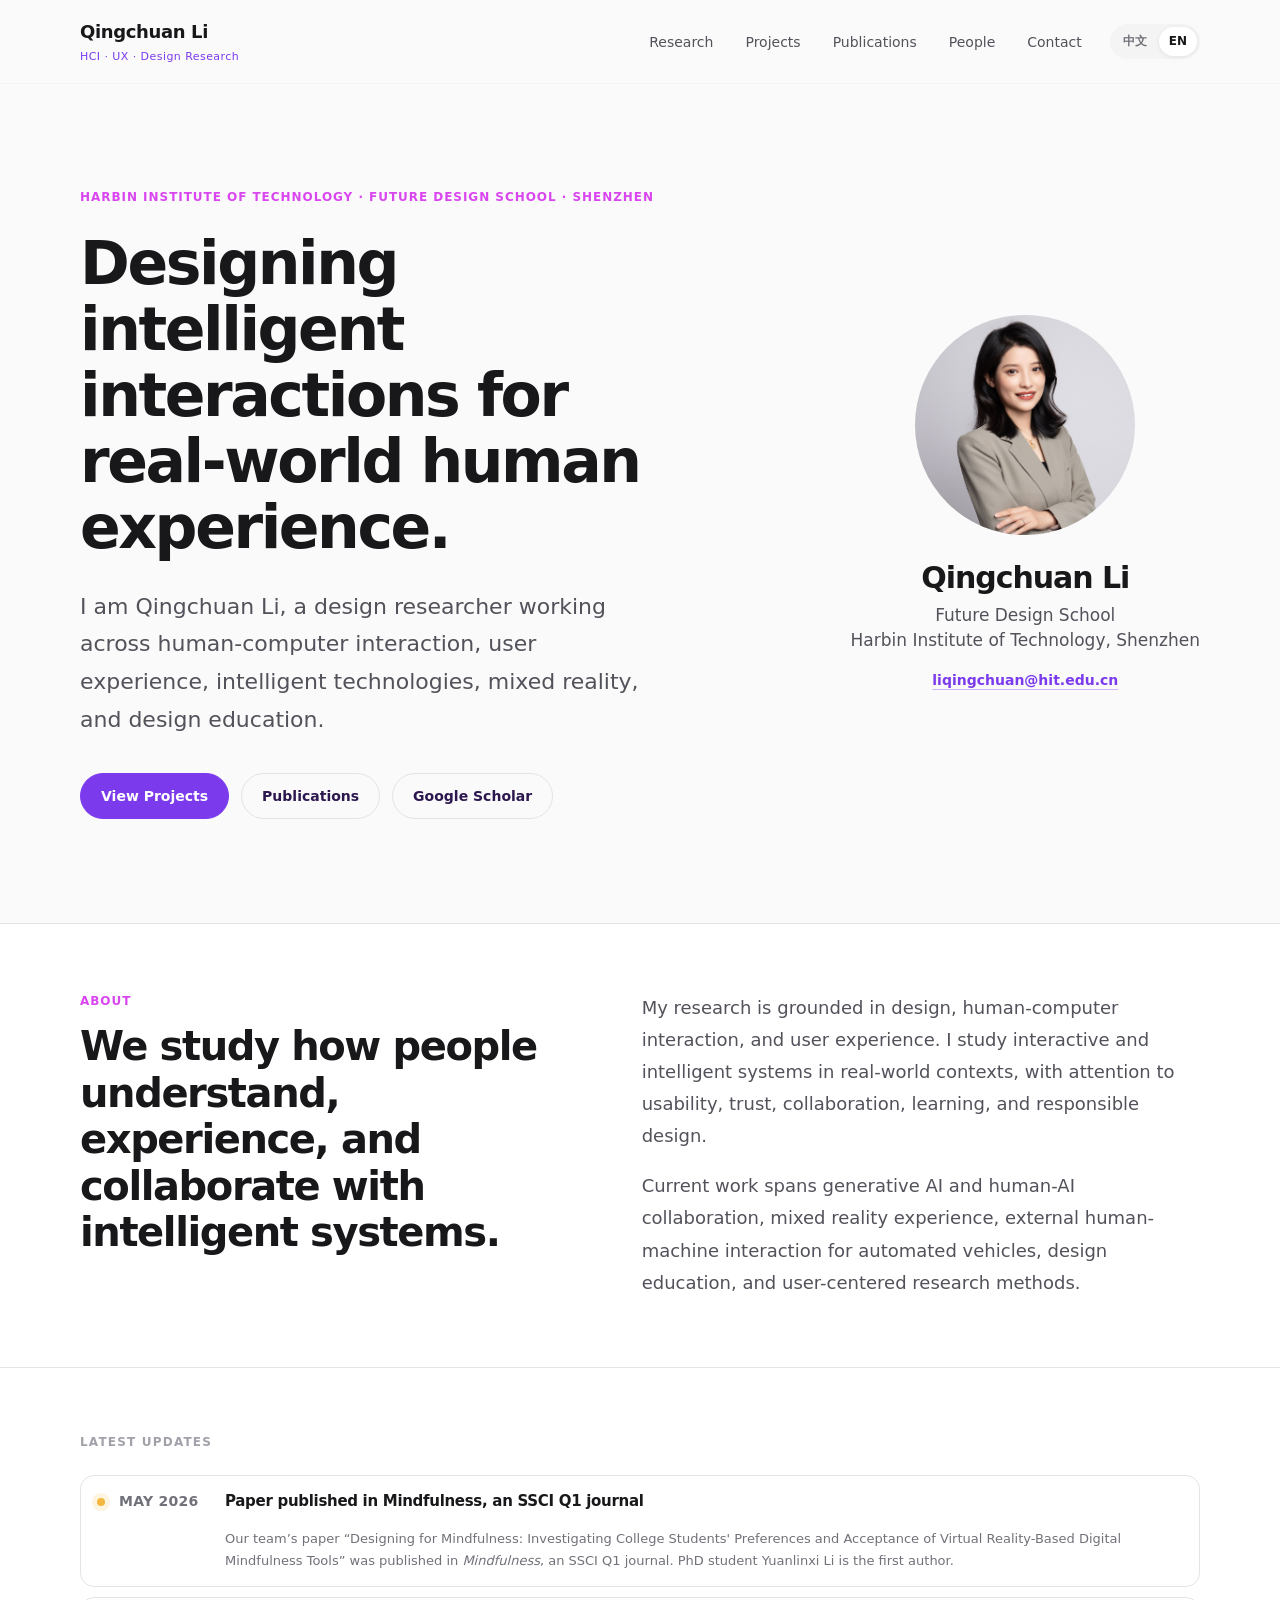
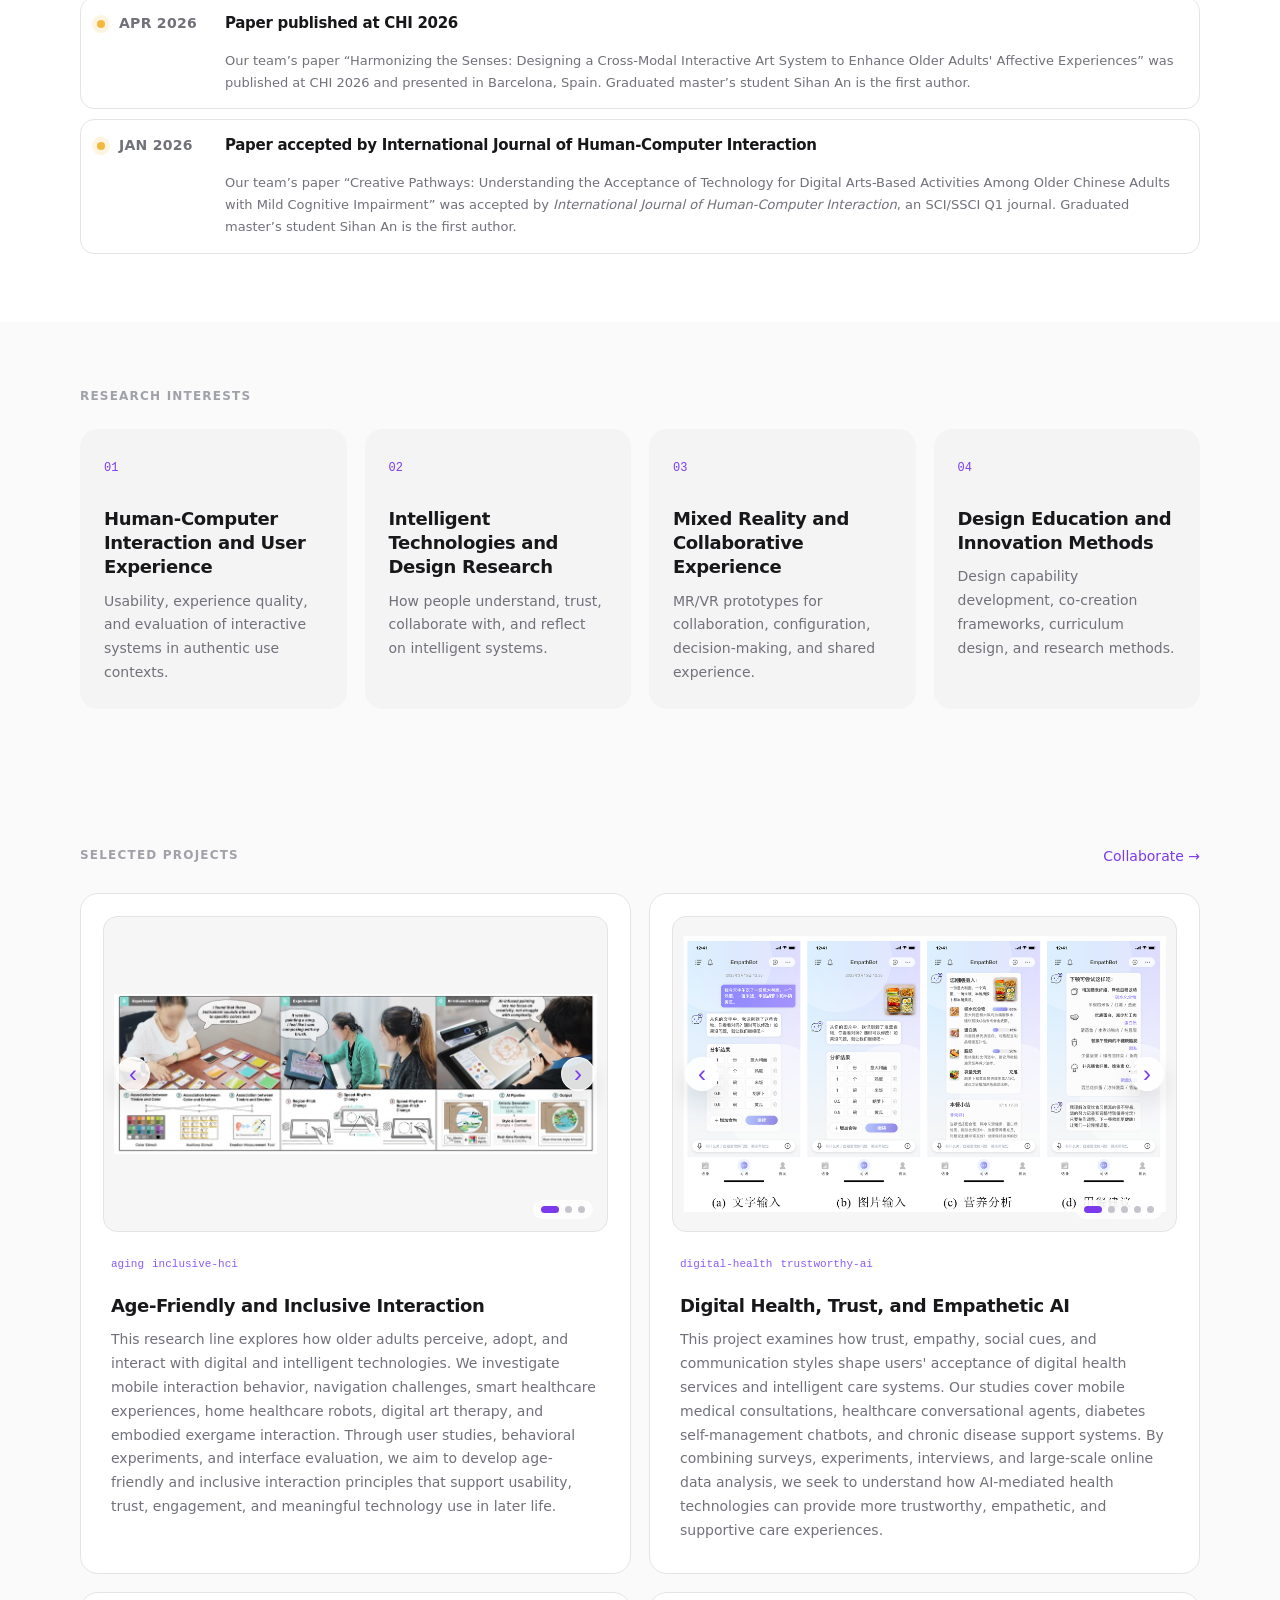
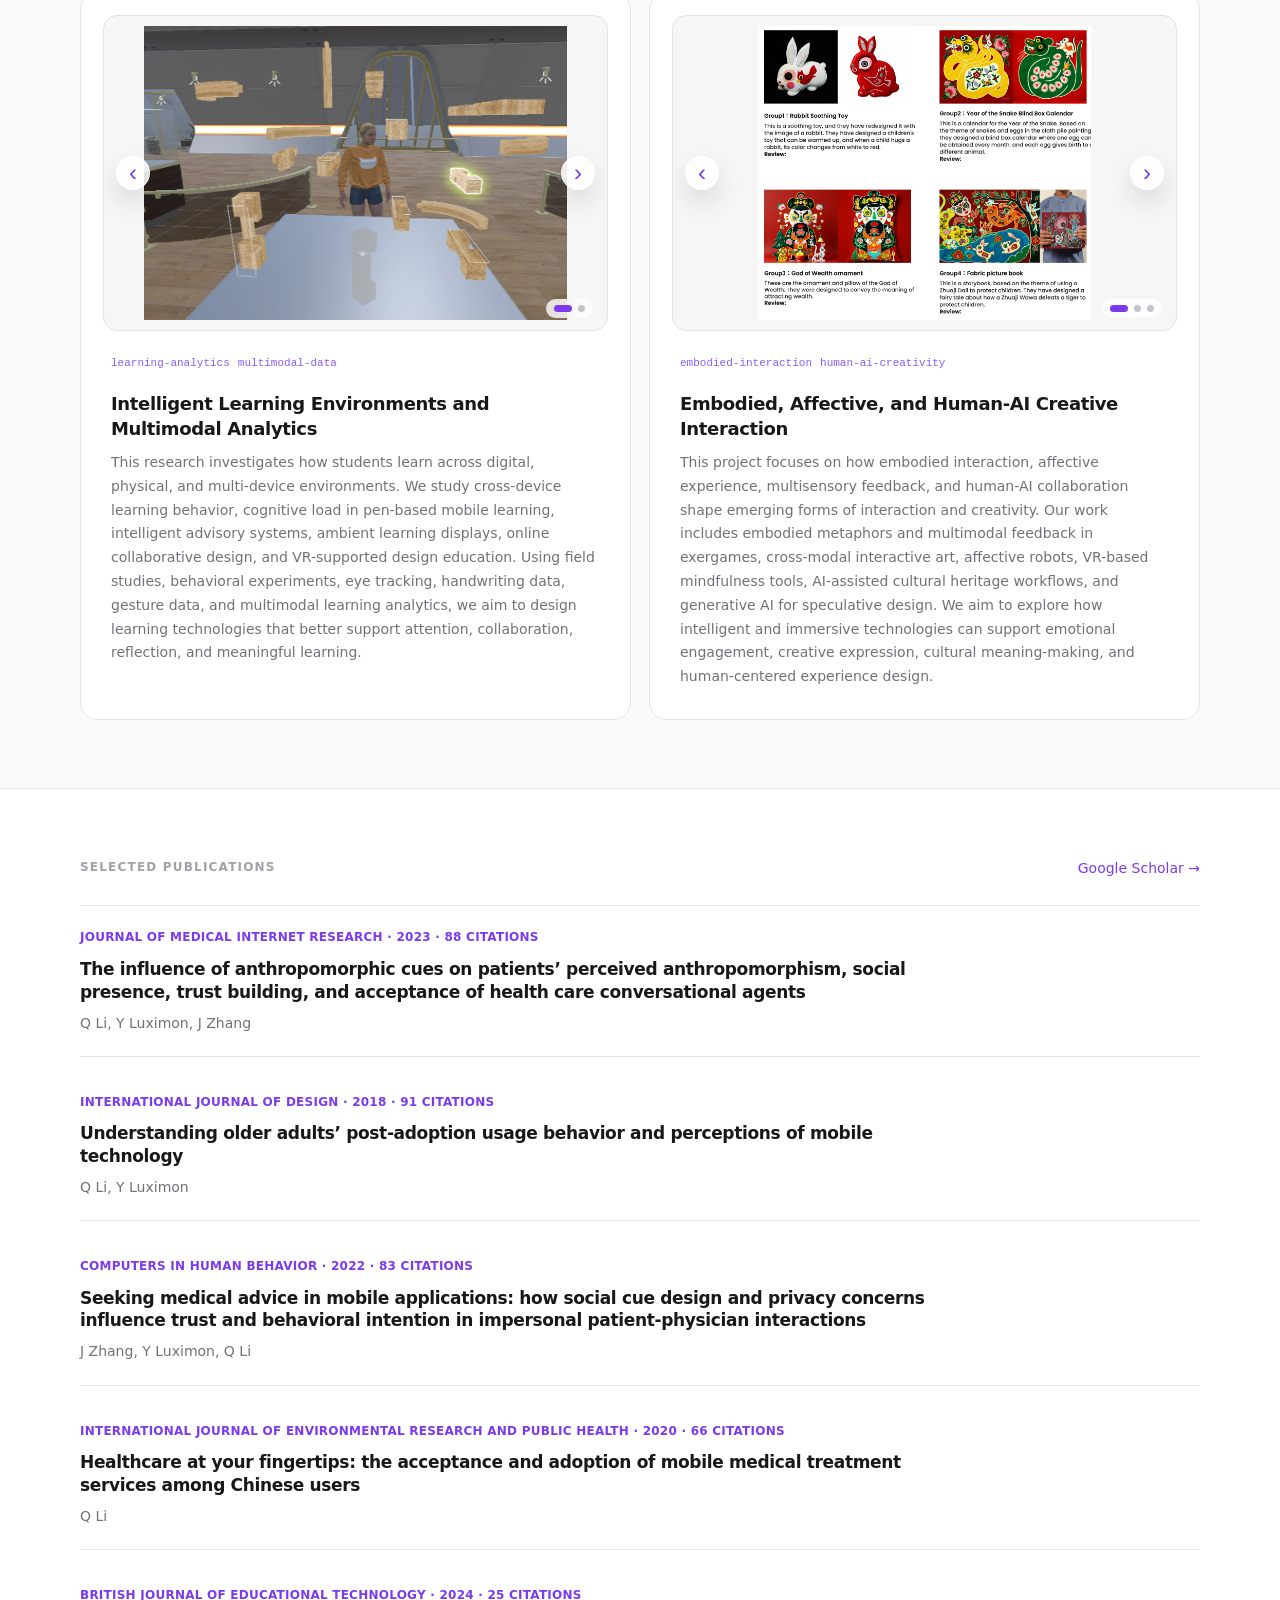
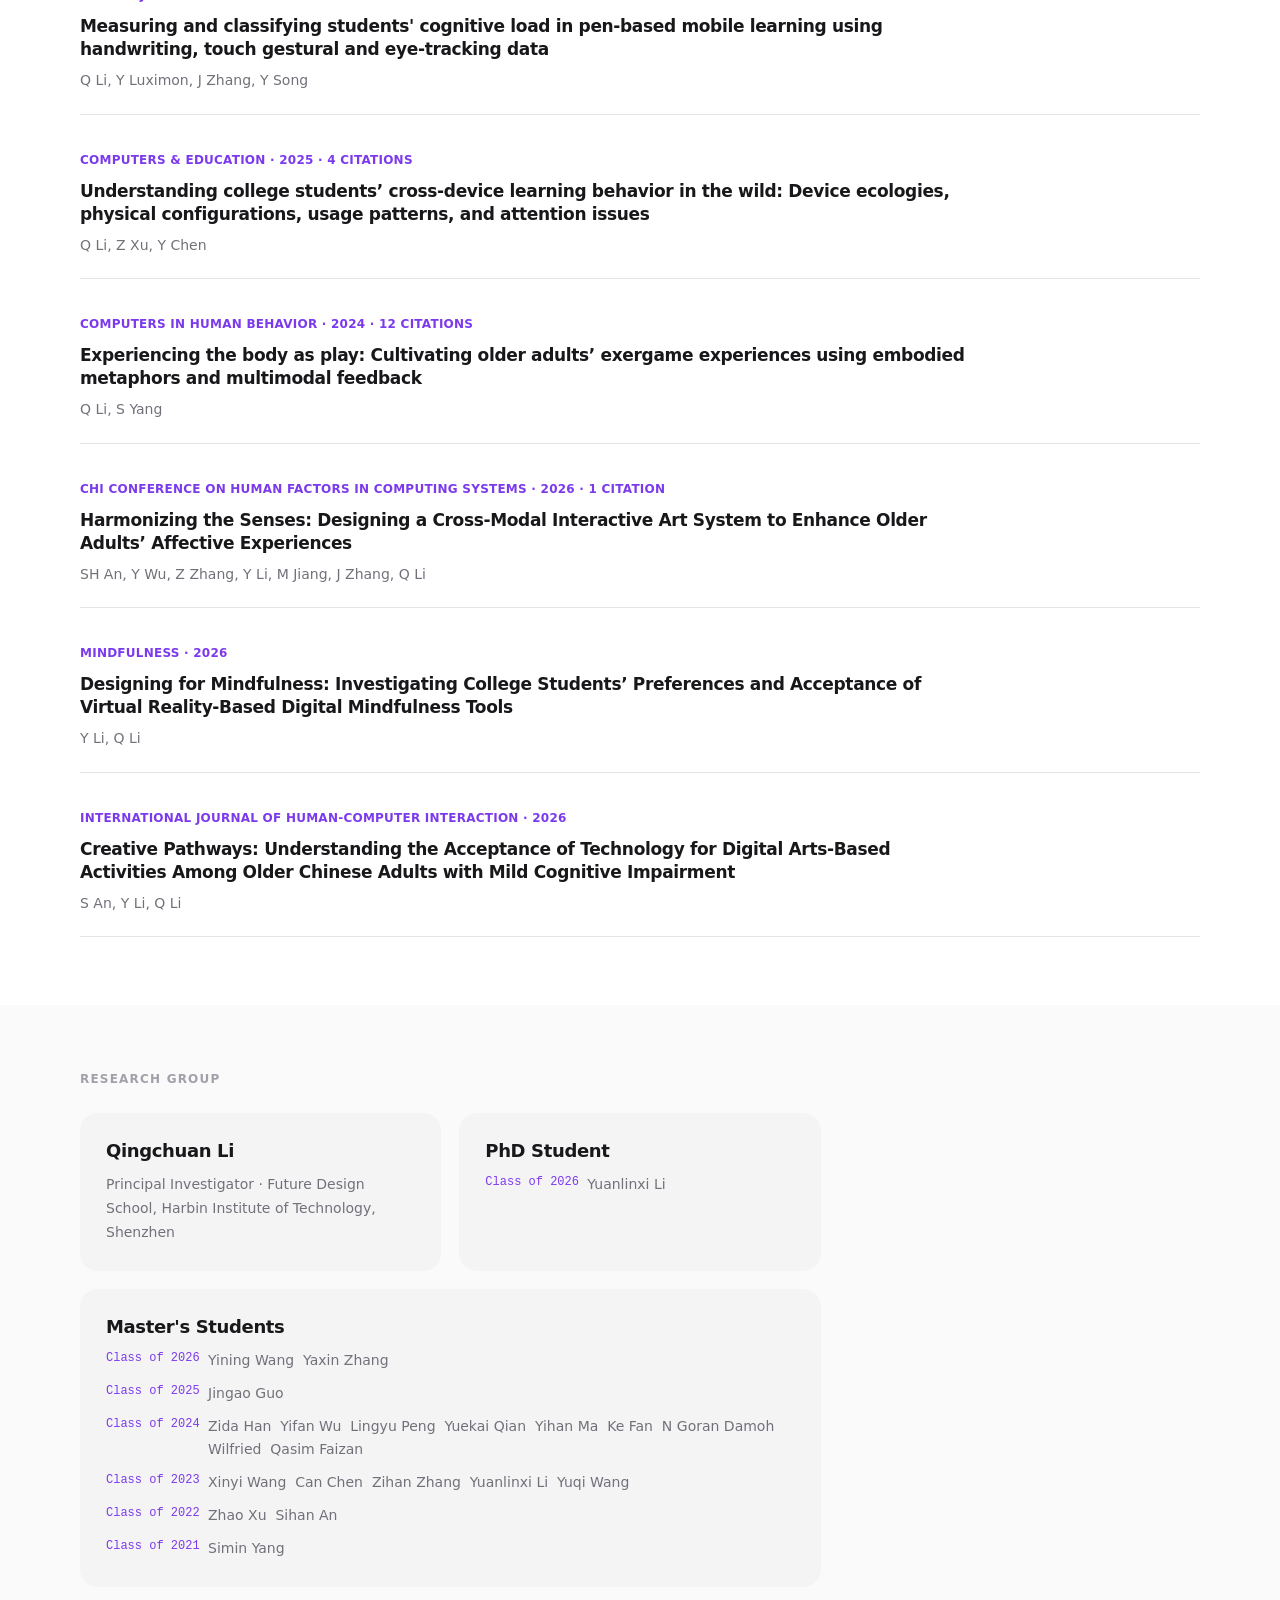
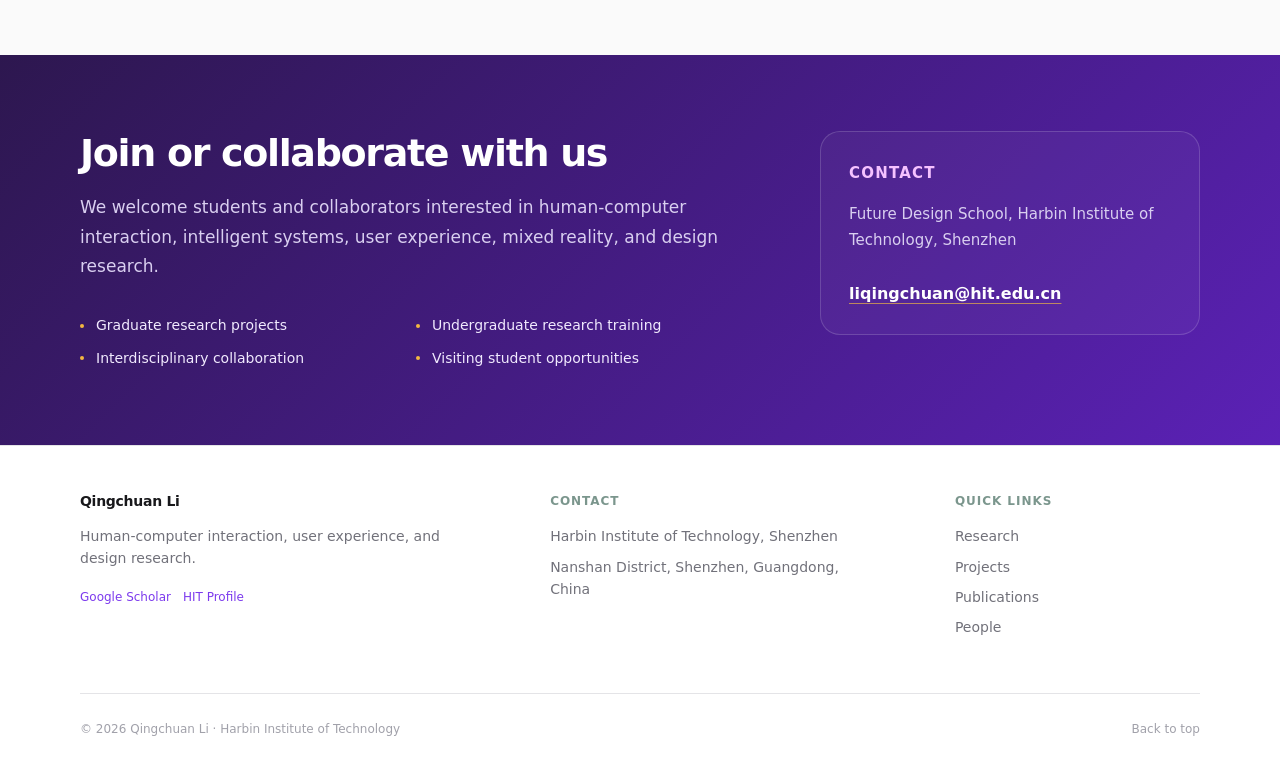
==== commit f672b5ab: "Add files via upload" ====
--- a/en.html
+++ b/en.html
@@ -8,7 +8,7 @@
       name="description"
       content="Academic homepage of Qingchuan Li at the Future Design School, Harbin Institute of Technology, Shenzhen, focusing on design, human-computer interaction, user experience, and intelligent technologies."
     />
-    <link rel="stylesheet" href="styles.css?v=projects-carousel-1" />
+    <link rel="stylesheet" href="styles.css?v=team-list-1" />
   </head>
   <body>
     <header class="site-header">
@@ -295,12 +295,21 @@
               <p>Principal Investigator · Future Design School, Harbin Institute of Technology, Shenzhen</p>
             </article>
             <article>
-              <h3>Graduate Students</h3>
-              <p>Add student names, research directions, and personal links here.</p>
-            </article>
-            <article>
-              <h3>Undergraduate and Visiting Students</h3>
-              <p>Add project members, visiting students, and collaborators here.</p>
+              <h3>PhD Student</h3>
+              <ul class="student-list">
+                <li><span>Class of 2026</span>Yuanlinxi Li</li>
+              </ul>
+            </article>
+            <article>
+              <h3>Master's Students</h3>
+              <ul class="student-list">
+                <li><span>Class of 2026</span>Yining Wang&nbsp;&nbsp;Yaxin Zhang</li>
+                <li><span>Class of 2025</span>Jingao Guo</li>
+                <li><span>Class of 2024</span>Zida Han&nbsp;&nbsp;Yifan Wu&nbsp;&nbsp;Lingyu Peng&nbsp;&nbsp;Yuekai Qian&nbsp;&nbsp;Yihan Ma&nbsp;&nbsp;Ke Fan&nbsp;&nbsp;N Goran Damoh Wilfried&nbsp;&nbsp;Qasim Faizan</li>
+                <li><span>Class of 2023</span>Xinyi Wang&nbsp;&nbsp;Can Chen&nbsp;&nbsp;Zihan Zhang&nbsp;&nbsp;Yuanlinxi Li&nbsp;&nbsp;Yuqi Wang</li>
+                <li><span>Class of 2022</span>Zhao Xu&nbsp;&nbsp;Sihan An</li>
+                <li><span>Class of 2021</span>Simin Yang</li>
+              </ul>
             </article>
           </div>
         </div>
--- a/styles.css
+++ b/styles.css
@@ -623,6 +623,34 @@
   padding: 26px;
 }
 
+.people-grid article:last-child {
+  grid-column: span 2;
+}
+
+.student-list {
+  display: grid;
+  gap: 10px;
+  margin: 0;
+  padding: 0;
+  list-style: none;
+  color: #71717a;
+  font-size: 14px;
+  line-height: 1.65;
+}
+
+.student-list li {
+  display: grid;
+  grid-template-columns: 88px minmax(0, 1fr);
+  gap: 14px;
+}
+
+.student-list span {
+  color: var(--accent);
+  font-family: ui-monospace, SFMono-Regular, Menlo, Consolas, monospace;
+  font-size: 12px;
+  white-space: nowrap;
+}
+
 .join-section {
   padding: clamp(58px, 7vw, 76px) 0;
   background:
@@ -875,6 +903,15 @@
     grid-template-columns: 1fr;
   }
 
+  .people-grid article:last-child {
+    grid-column: span 1;
+  }
+
+  .student-list li {
+    grid-template-columns: 72px minmax(0, 1fr);
+    gap: 10px;
+  }
+
   .news-grid article {
     grid-template-columns: auto minmax(0, 1fr);
     gap: 8px 12px;
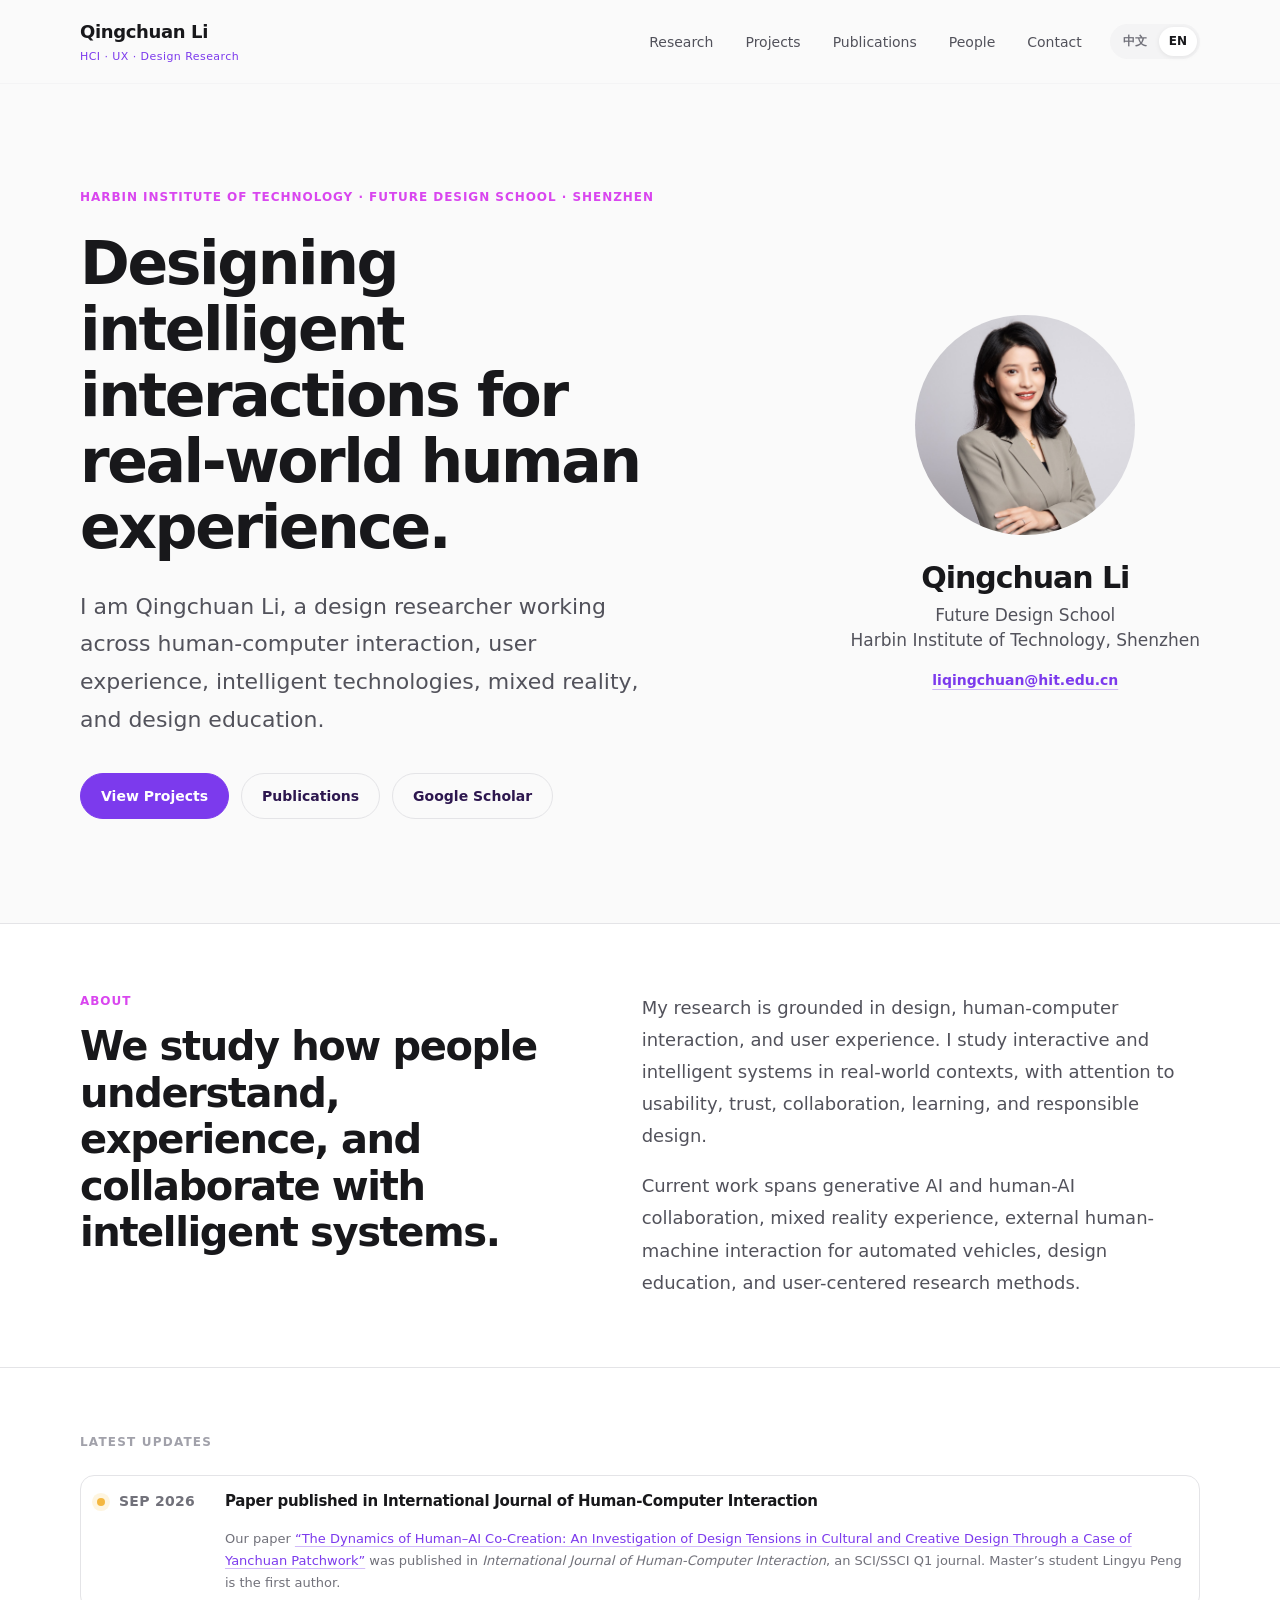
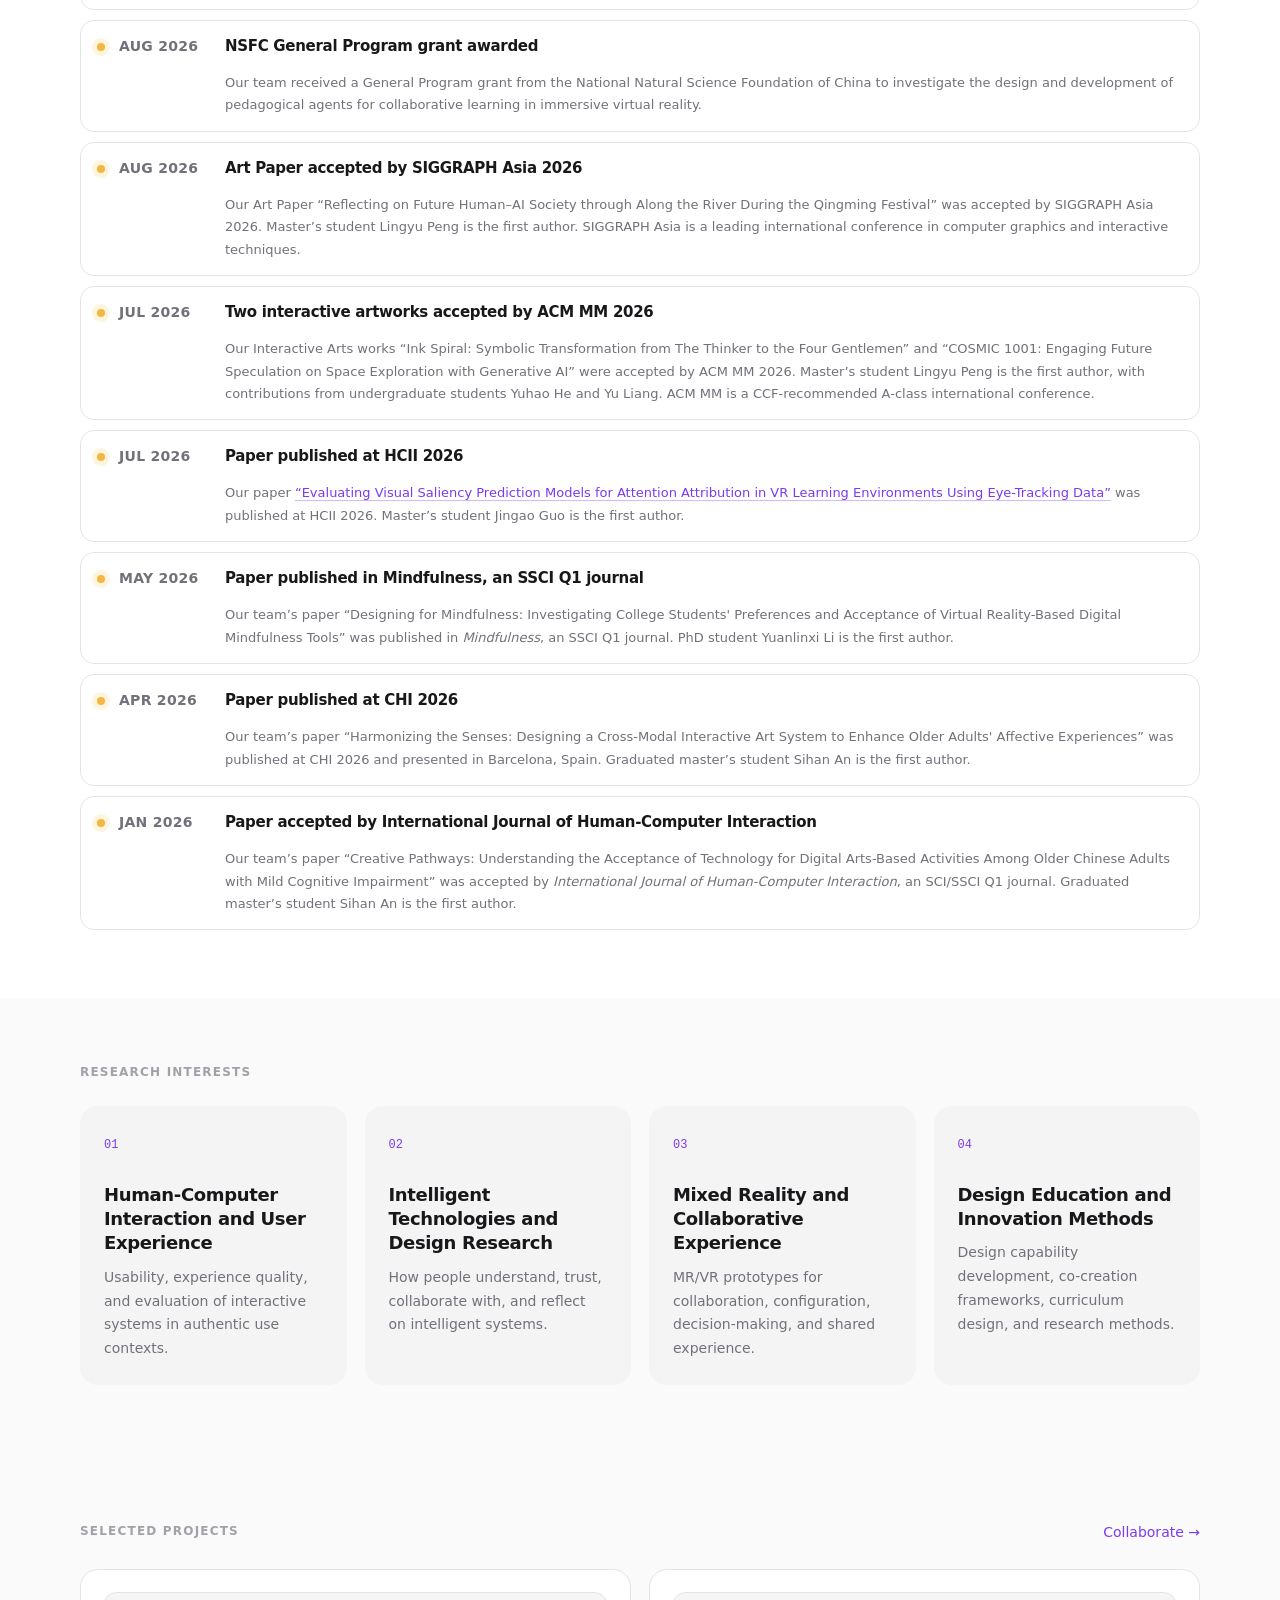
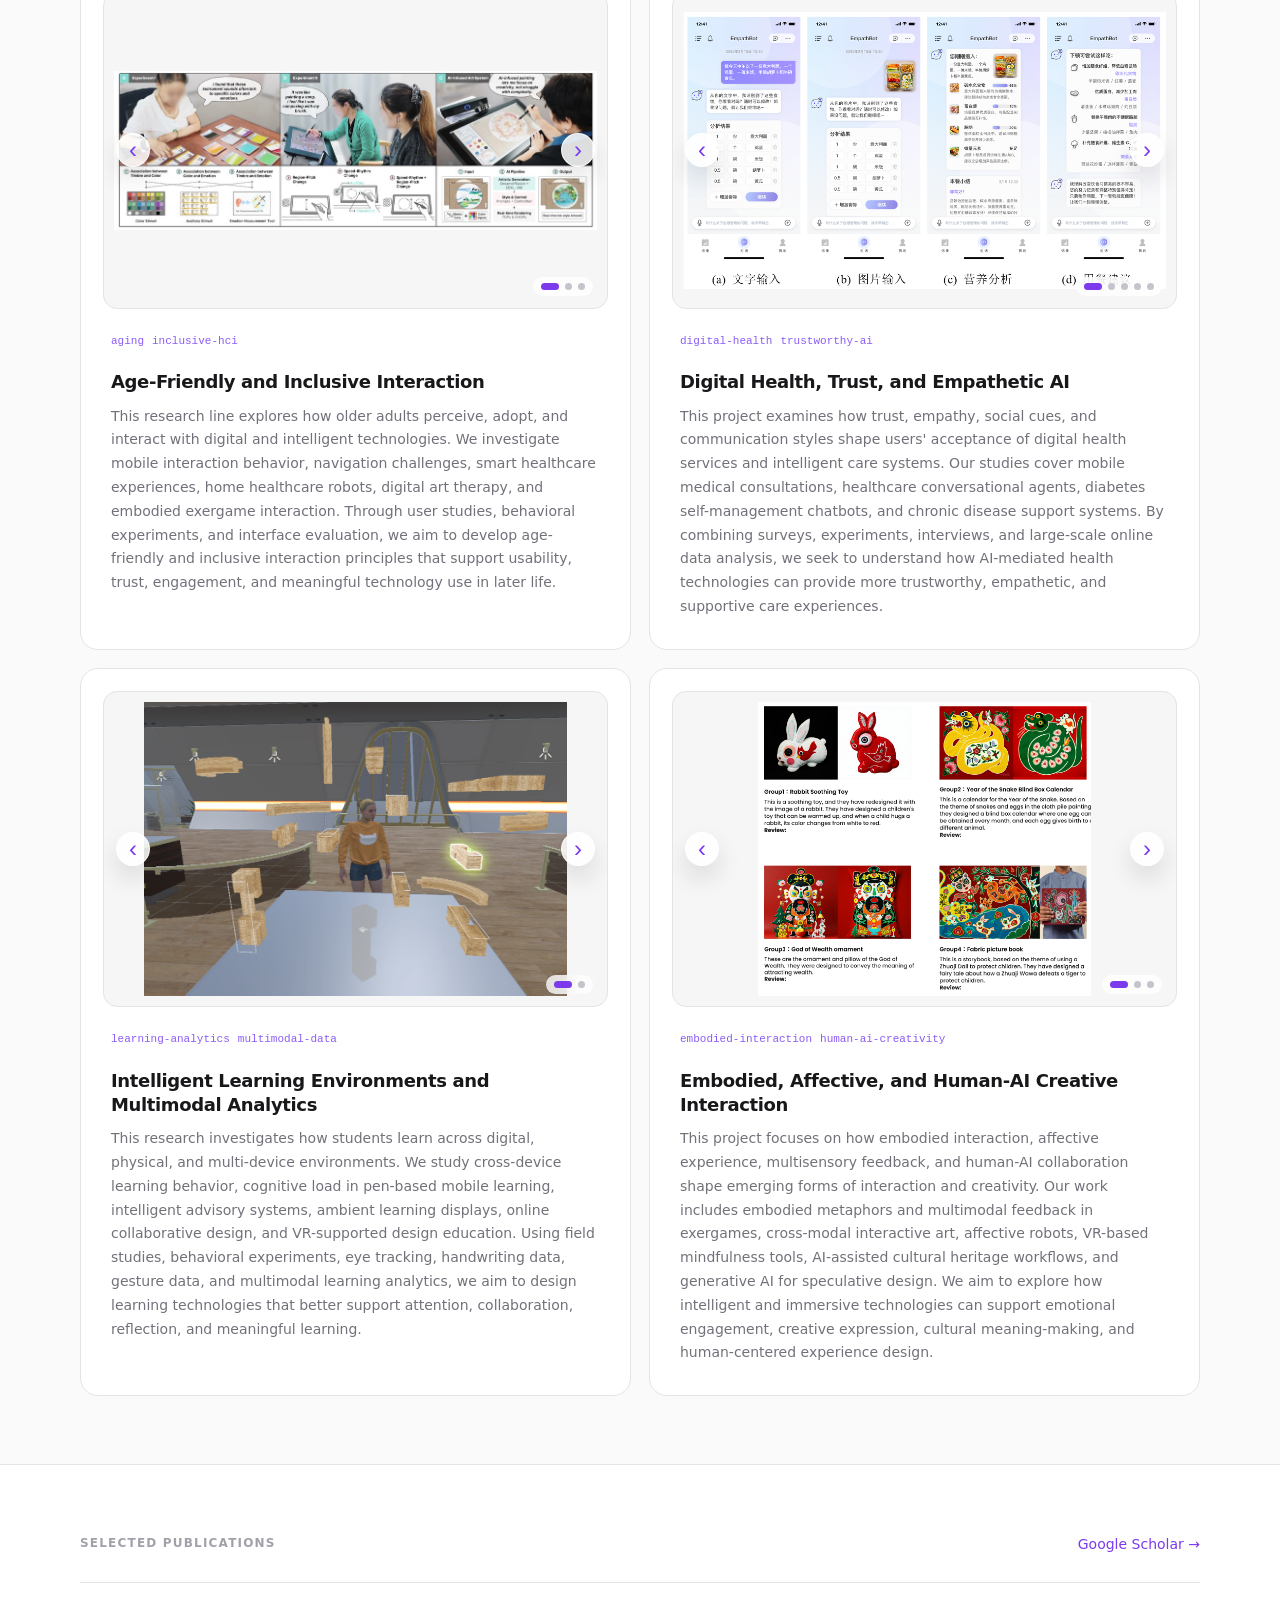
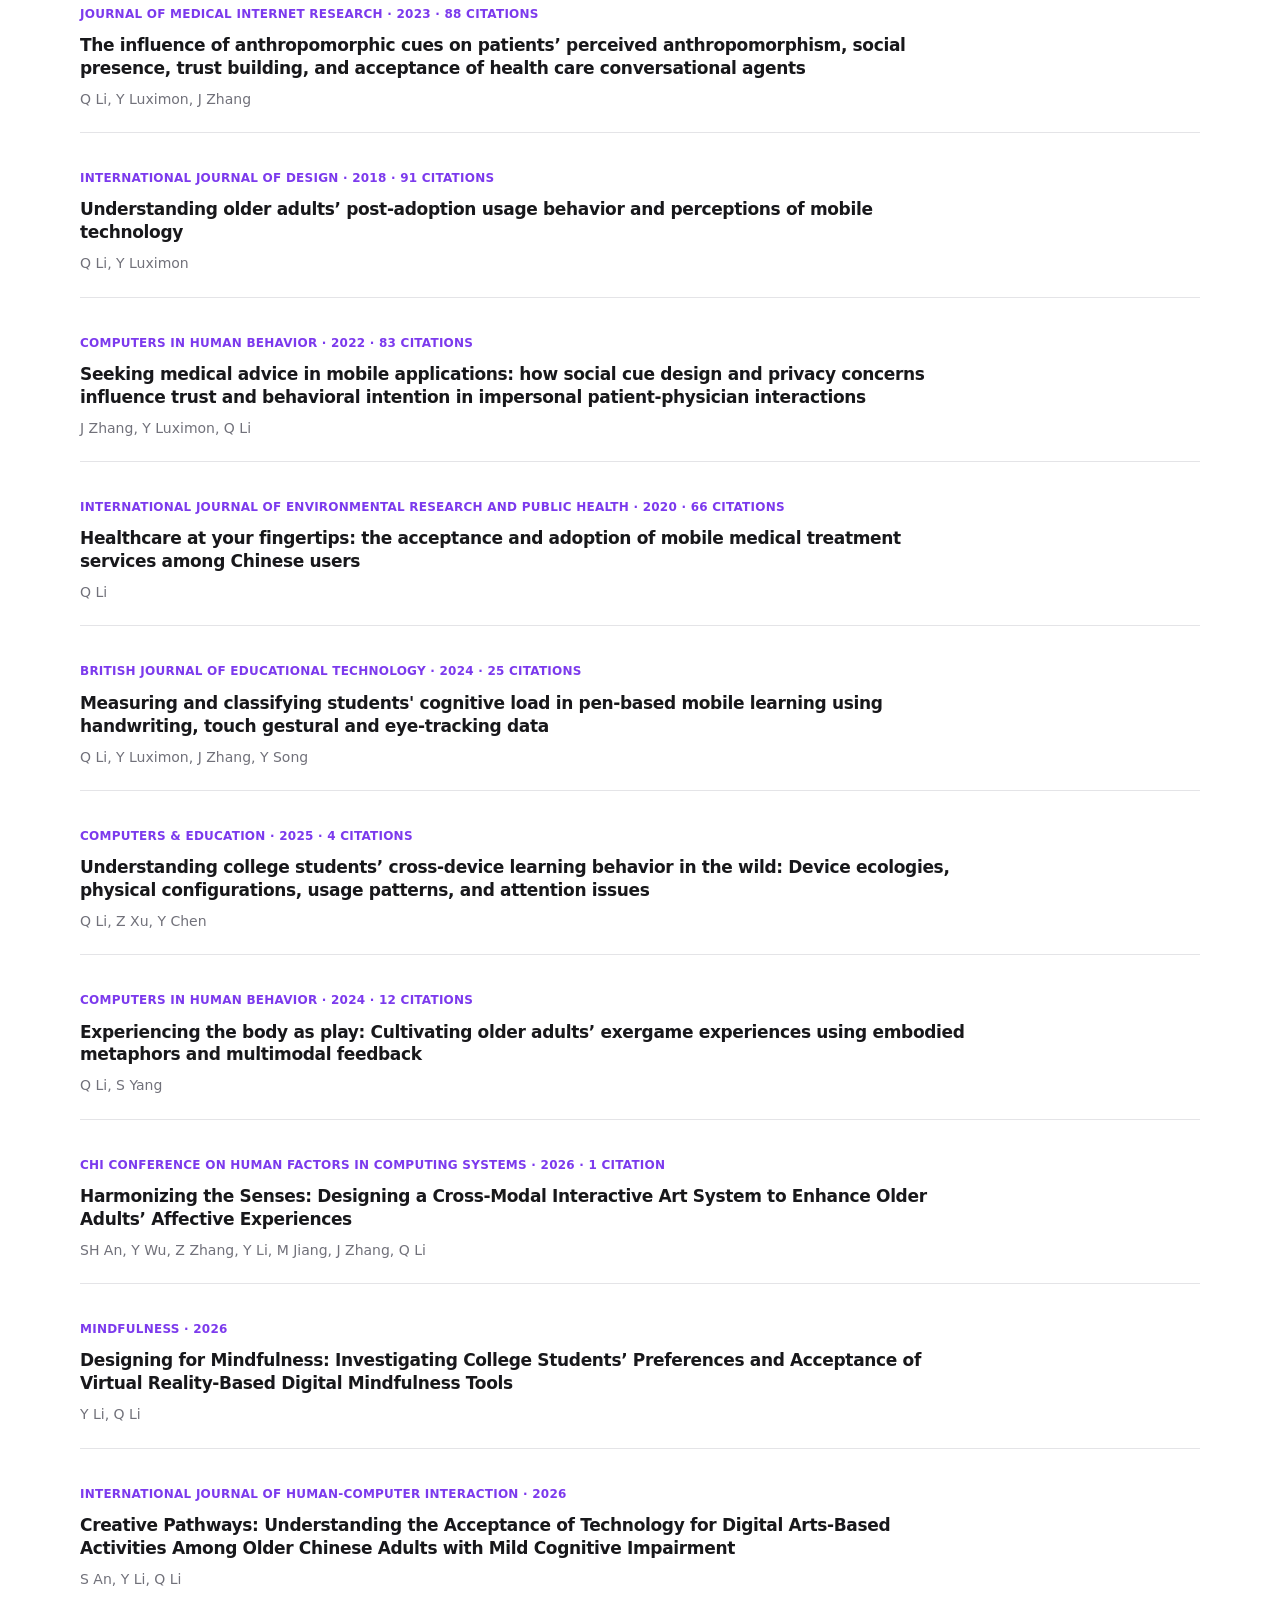
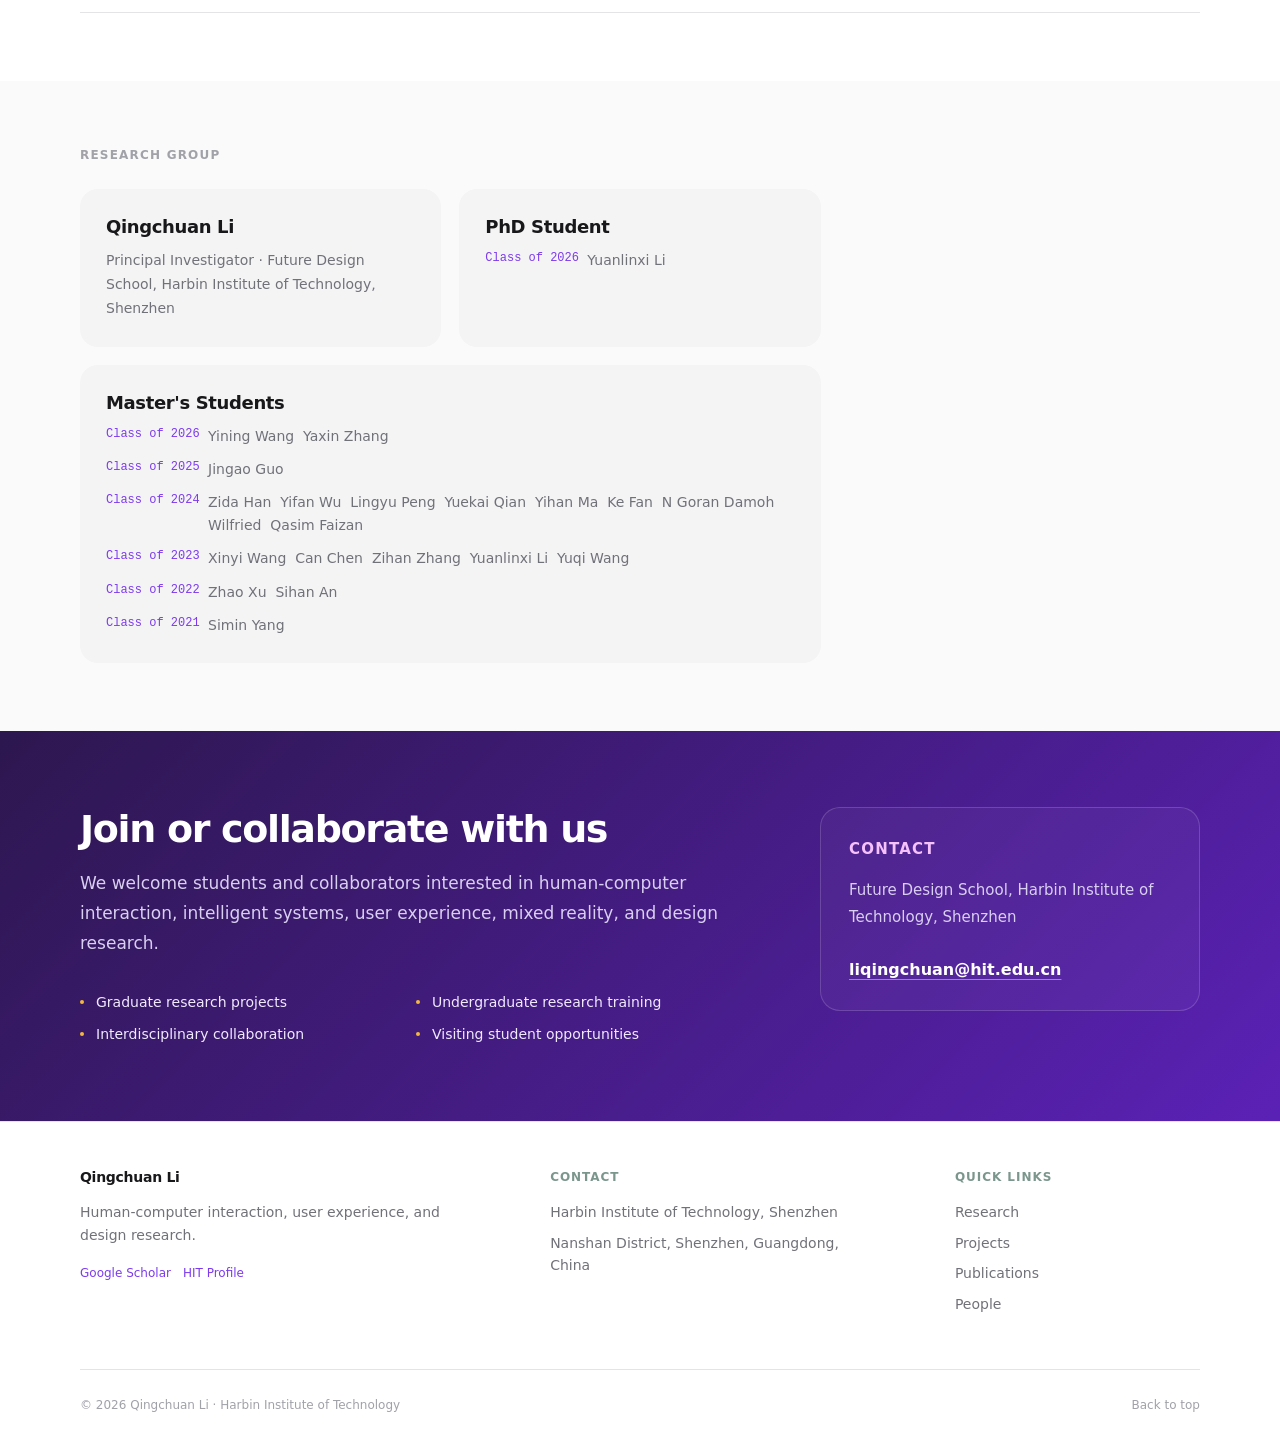
==== commit db703a8d: "Add files via upload Update latest news" ====
--- a/en.html
+++ b/en.html
@@ -8,7 +8,7 @@
       name="description"
       content="Academic homepage of Qingchuan Li at the Future Design School, Harbin Institute of Technology, Shenzhen, focusing on design, human-computer interaction, user experience, and intelligent technologies."
     />
-    <link rel="stylesheet" href="styles.css?v=team-list-1" />
+    <link rel="stylesheet" href="styles.css?v=updates-2026-09" />
   </head>
   <body>
     <header class="site-header">
@@ -89,6 +89,36 @@
           <div class="news-grid">
             <article>
               <span class="status-dot"></span>
+              <p class="meta">Sep 2026</p>
+              <h3>Paper published in International Journal of Human-Computer Interaction</h3>
+              <p>Our paper <a href="https://www.tandfonline.com/doi/abs/10.1080/10447318.2026.2726090" target="_blank" rel="noopener noreferrer">“The Dynamics of Human–AI Co-Creation: An Investigation of Design Tensions in Cultural and Creative Design Through a Case of Yanchuan Patchwork”</a> was published in <em>International Journal of Human-Computer Interaction</em>, an SCI/SSCI Q1 journal. Master’s student Lingyu Peng is the first author.</p>
+            </article>
+            <article>
+              <span class="status-dot"></span>
+              <p class="meta">Aug 2026</p>
+              <h3>NSFC General Program grant awarded</h3>
+              <p>Our team received a General Program grant from the National Natural Science Foundation of China to investigate the design and development of pedagogical agents for collaborative learning in immersive virtual reality.</p>
+            </article>
+            <article>
+              <span class="status-dot"></span>
+              <p class="meta">Aug 2026</p>
+              <h3>Art Paper accepted by SIGGRAPH Asia 2026</h3>
+              <p>Our Art Paper “Reflecting on Future Human–AI Society through Along the River During the Qingming Festival” was accepted by SIGGRAPH Asia 2026. Master’s student Lingyu Peng is the first author. SIGGRAPH Asia is a leading international conference in computer graphics and interactive techniques.</p>
+            </article>
+            <article>
+              <span class="status-dot"></span>
+              <p class="meta">Jul 2026</p>
+              <h3>Two interactive artworks accepted by ACM MM 2026</h3>
+              <p>Our Interactive Arts works “Ink Spiral: Symbolic Transformation from The Thinker to the Four Gentlemen” and “COSMIC 1001: Engaging Future Speculation on Space Exploration with Generative AI” were accepted by ACM MM 2026. Master’s student Lingyu Peng is the first author, with contributions from undergraduate students Yuhao He and Yu Liang. ACM MM is a CCF-recommended A-class international conference.</p>
+            </article>
+            <article>
+              <span class="status-dot"></span>
+              <p class="meta">Jul 2026</p>
+              <h3>Paper published at HCII 2026</h3>
+              <p>Our paper <a href="https://link.springer.com/chapter/10.1007/978-3-032-30421-6_17" target="_blank" rel="noopener noreferrer">“Evaluating Visual Saliency Prediction Models for Attention Attribution in VR Learning Environments Using Eye-Tracking Data”</a> was published at HCII 2026. Master’s student Jingao Guo is the first author.</p>
+            </article>
+            <article>
+              <span class="status-dot"></span>
               <p class="meta">May 2026</p>
               <h3>Paper published in Mindfulness, an SSCI Q1 journal</h3>
               <p>Our team’s paper “Designing for Mindfulness: Investigating College Students' Preferences and Acceptance of Virtual Reality-Based Digital Mindfulness Tools” was published in <em>Mindfulness</em>, an SSCI Q1 journal. PhD student Yuanlinxi Li is the first author.</p>
--- a/styles.css
+++ b/styles.css
@@ -463,6 +463,17 @@
   font-size: 13px;
 }
 
+.news-grid p:not(.meta) a {
+  color: var(--accent);
+  text-decoration: underline;
+  text-decoration-color: rgba(124, 58, 237, 0.35);
+  text-underline-offset: 3px;
+}
+
+.news-grid p:not(.meta) a:hover {
+  color: var(--ink);
+}
+
 .project-grid {
   display: grid;
   grid-template-columns: repeat(2, minmax(0, 1fr));
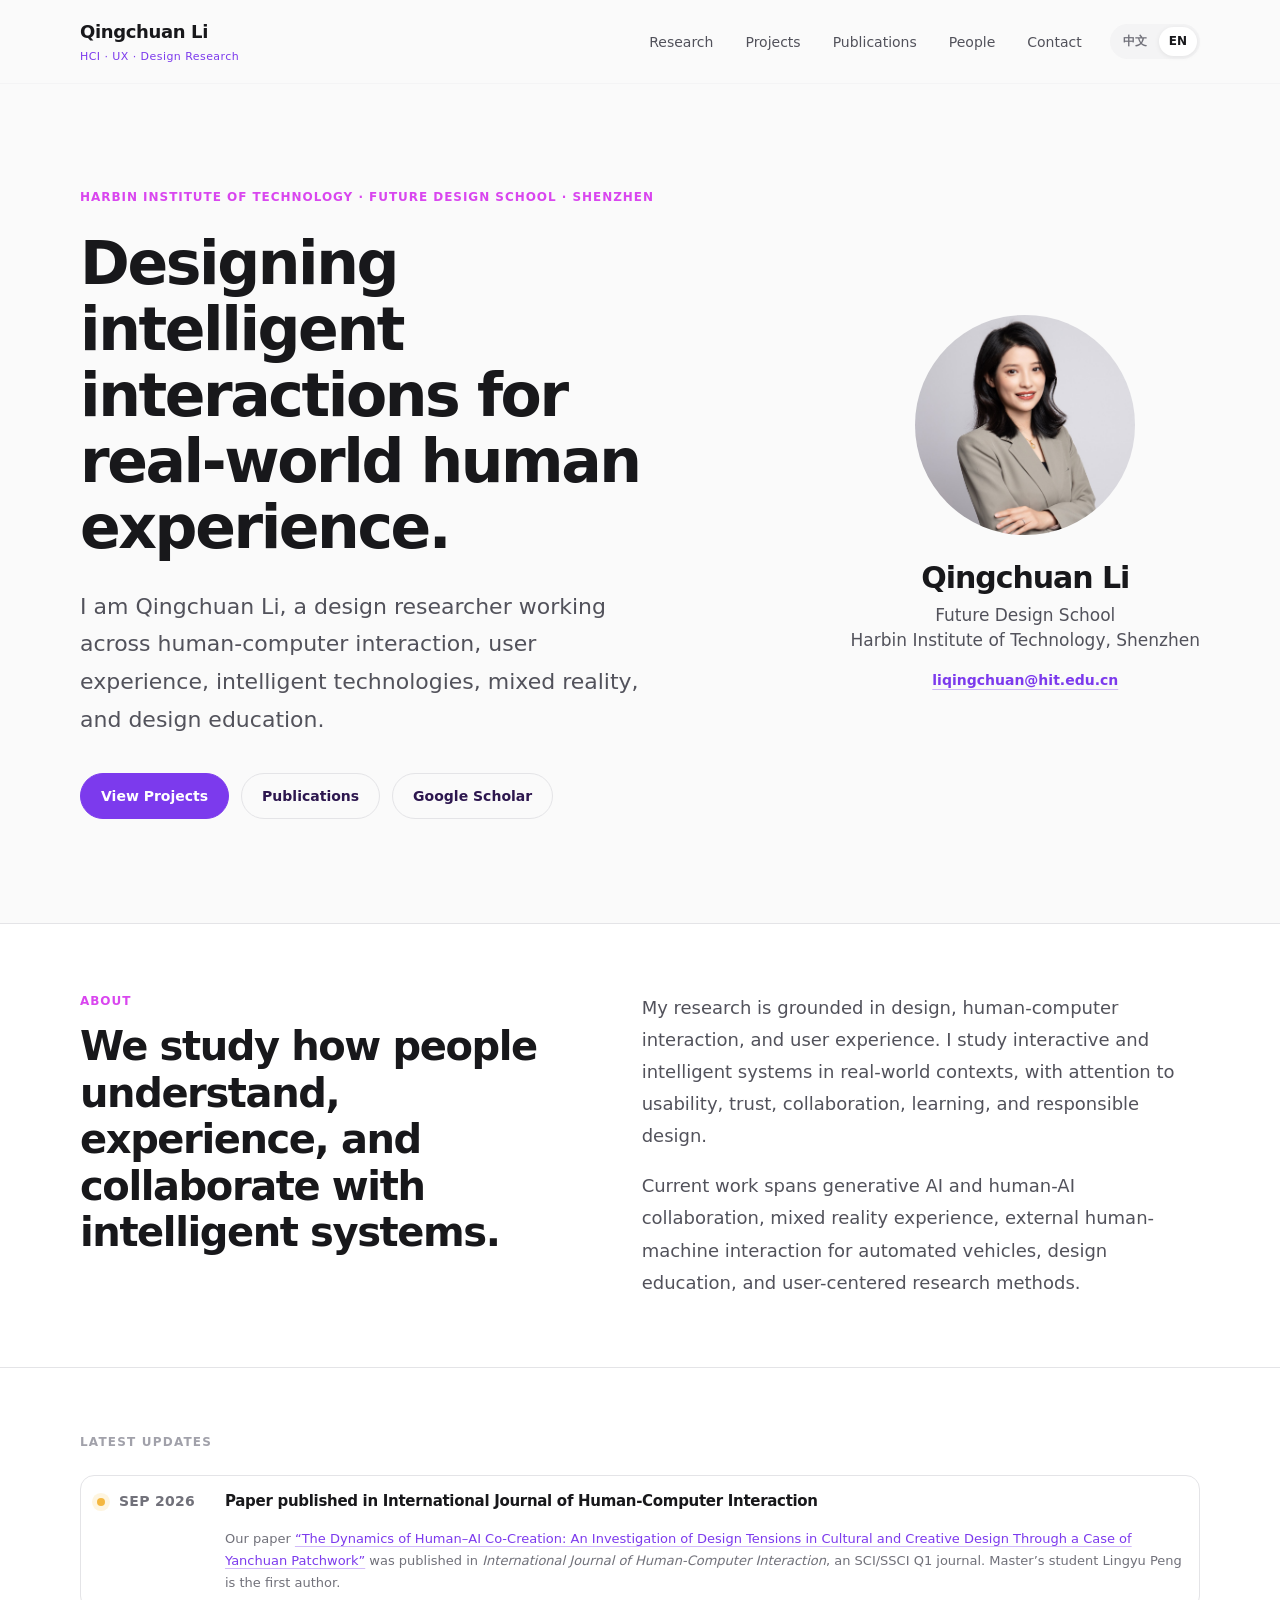
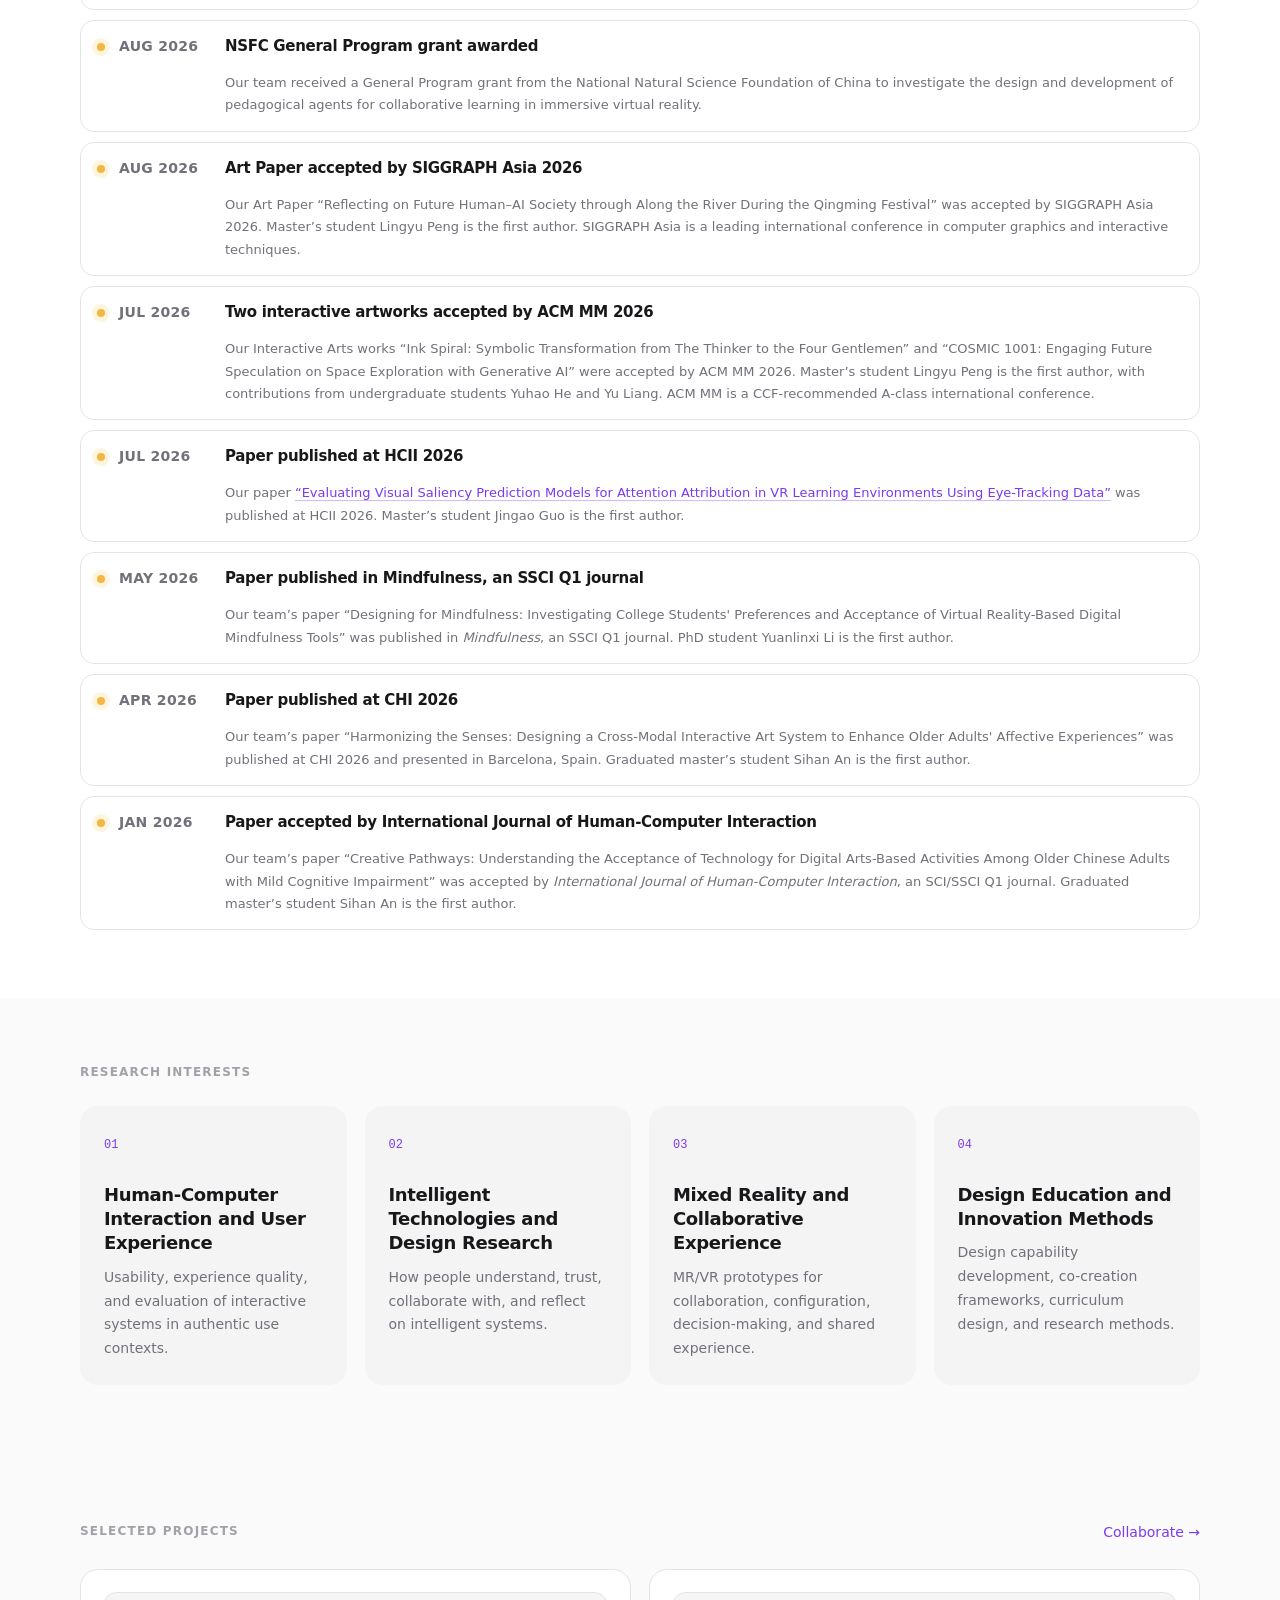
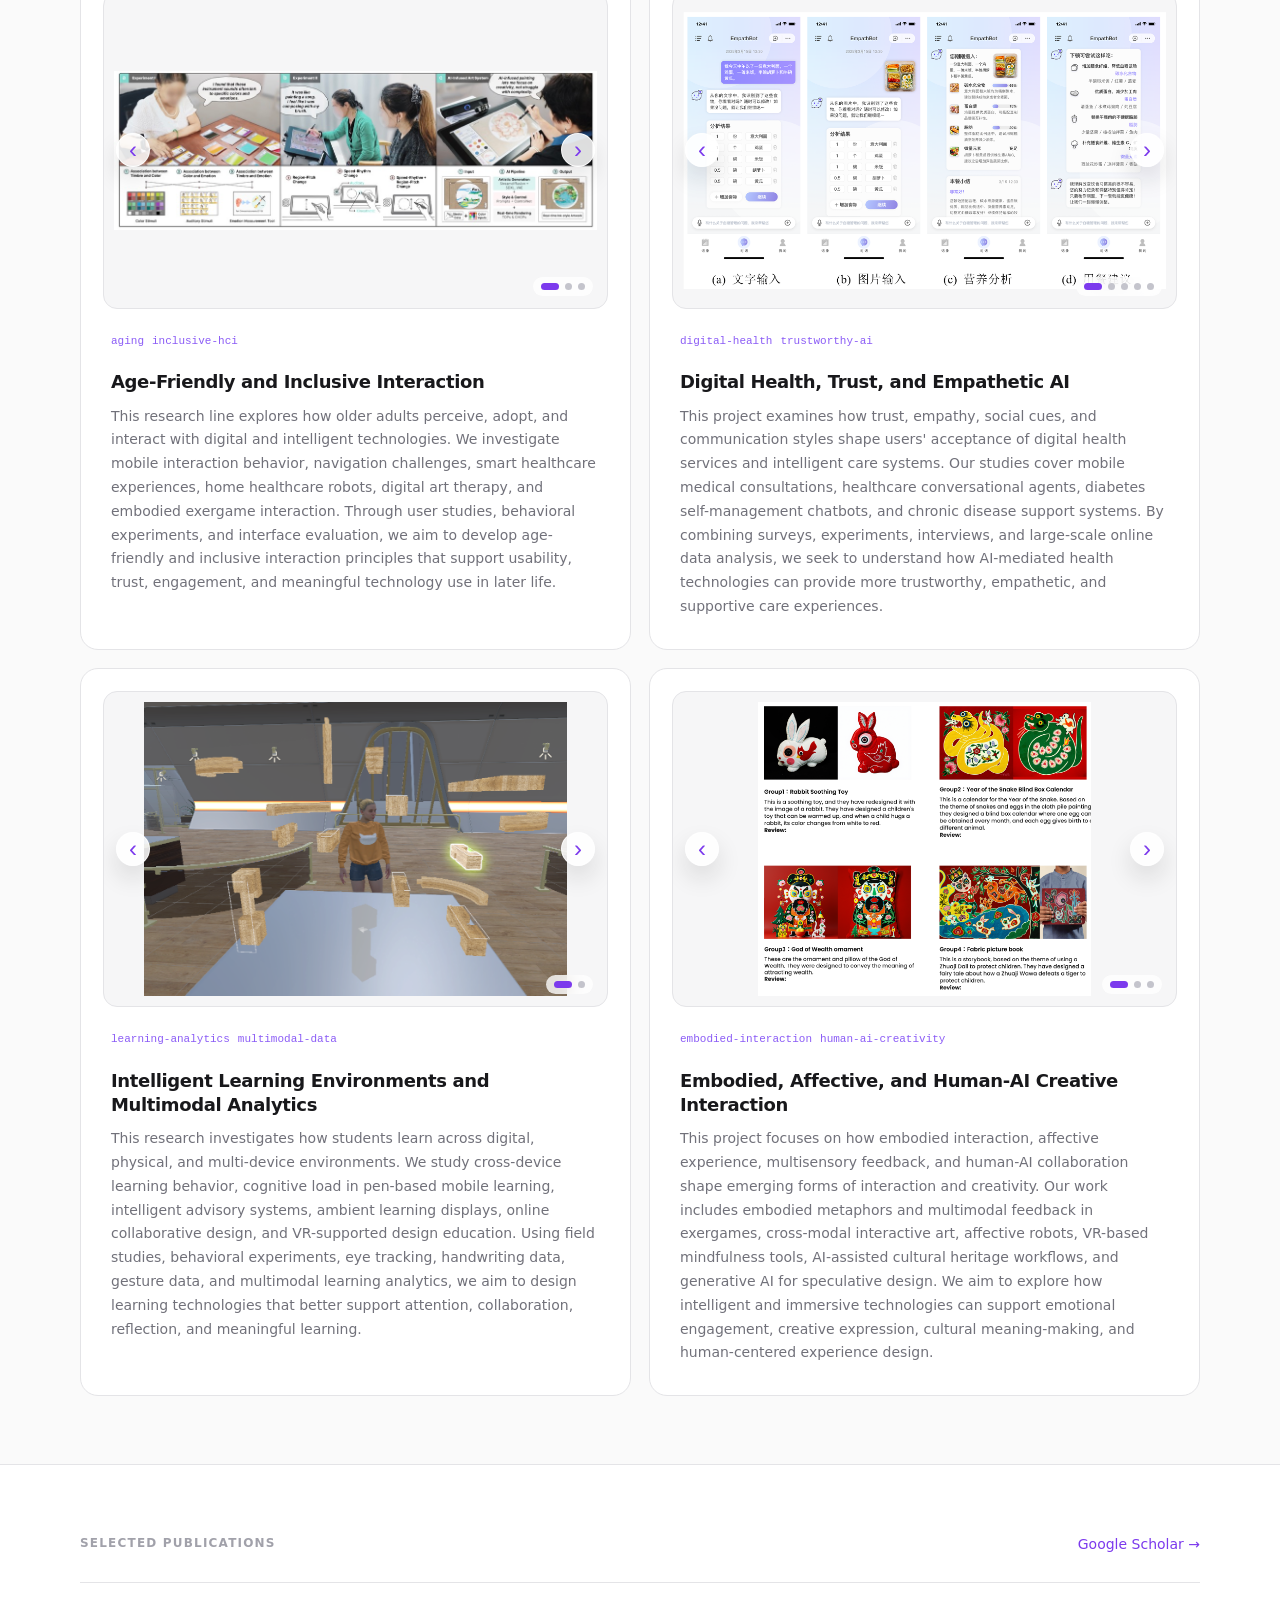
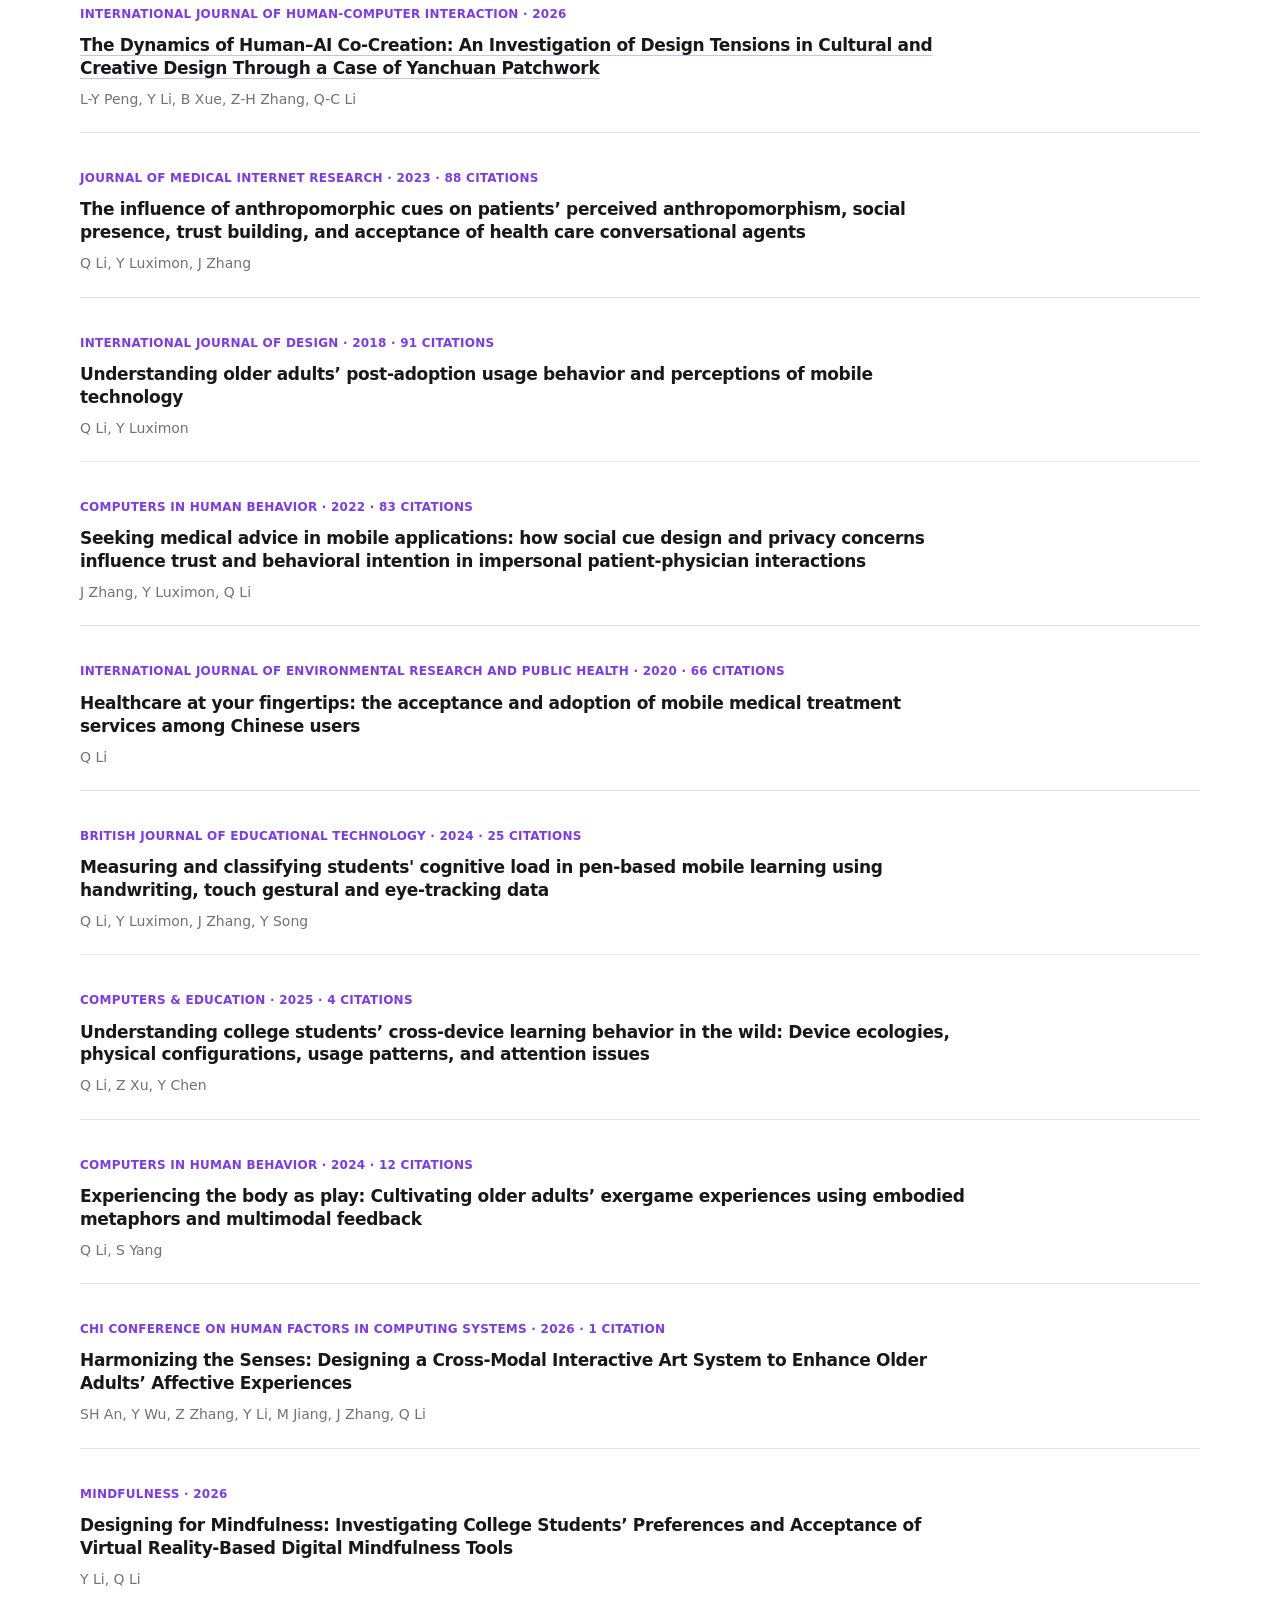
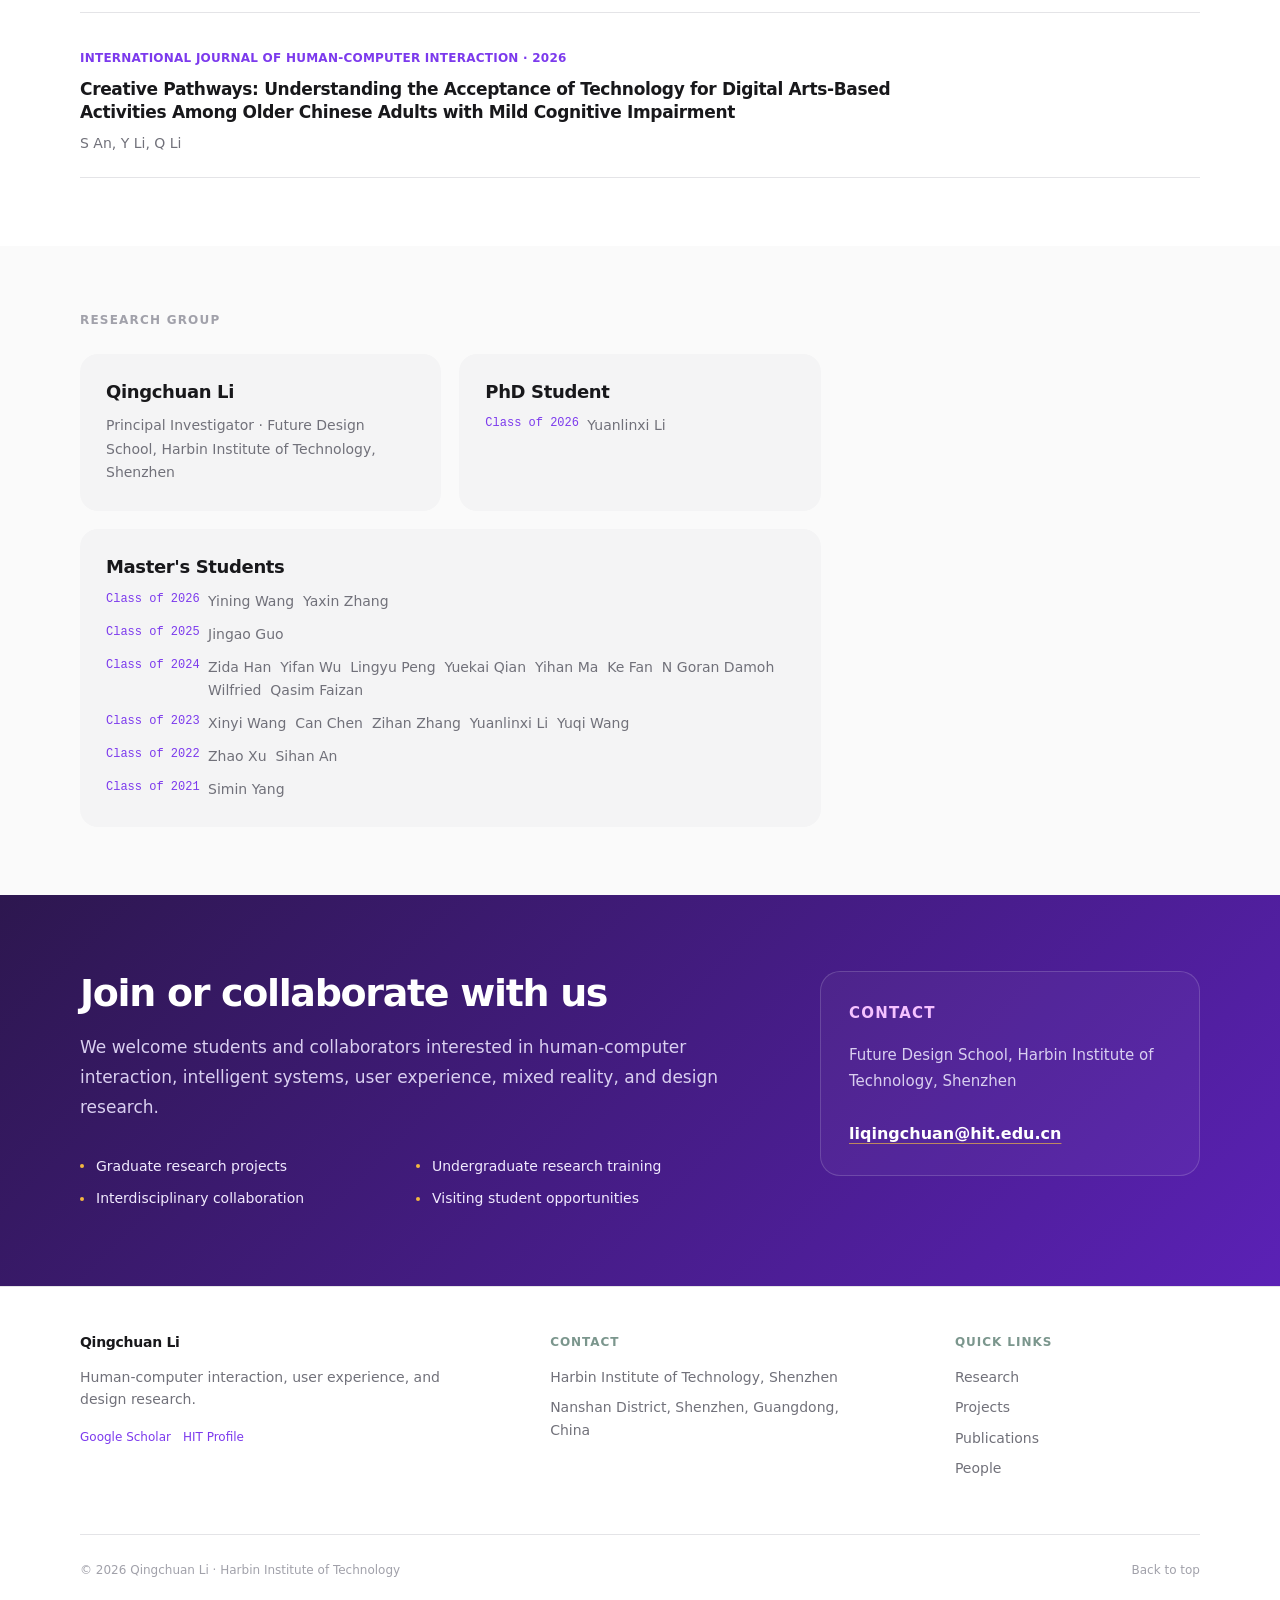
==== commit 7360193e: "Add files via upload Update latest news and publications" ====
--- a/en.html
+++ b/en.html
@@ -8,7 +8,7 @@
       name="description"
       content="Academic homepage of Qingchuan Li at the Future Design School, Harbin Institute of Technology, Shenzhen, focusing on design, human-computer interaction, user experience, and intelligent technologies."
     />
-    <link rel="stylesheet" href="styles.css?v=updates-2026-09" />
+    <link rel="stylesheet" href="styles.css?v=publications-2026-09" />
   </head>
   <body>
     <header class="site-header">
@@ -261,6 +261,11 @@
           </div>
           <div class="publication-list">
             <article>
+              <p class="venue">International Journal of Human-Computer Interaction · 2026</p>
+              <h3><a href="https://www.tandfonline.com/doi/abs/10.1080/10447318.2026.2726090" target="_blank" rel="noopener noreferrer">The Dynamics of Human–AI Co-Creation: An Investigation of Design Tensions in Cultural and Creative Design Through a Case of Yanchuan Patchwork</a></h3>
+              <p class="publication-authors">L-Y Peng, Y Li, B Xue, Z-H Zhang, Q-C Li</p>
+            </article>
+            <article>
               <p class="venue">Journal of Medical Internet Research · 2023 · 88 citations</p>
               <h3>The influence of anthropomorphic cues on patients’ perceived anthropomorphism, social presence, trust building, and acceptance of health care conversational agents</h3>
               <p class="publication-authors">Q Li, Y Luximon, J Zhang</p>
--- a/styles.css
+++ b/styles.css
@@ -617,6 +617,17 @@
   font-size: 17px;
 }
 
+.publication-list h3 a {
+  color: inherit;
+  text-decoration: underline;
+  text-decoration-color: rgba(124, 58, 237, 0.35);
+  text-underline-offset: 4px;
+}
+
+.publication-list h3 a:hover {
+  color: var(--accent);
+}
+
 .publication-authors {
   margin-bottom: 0;
   color: var(--muted);
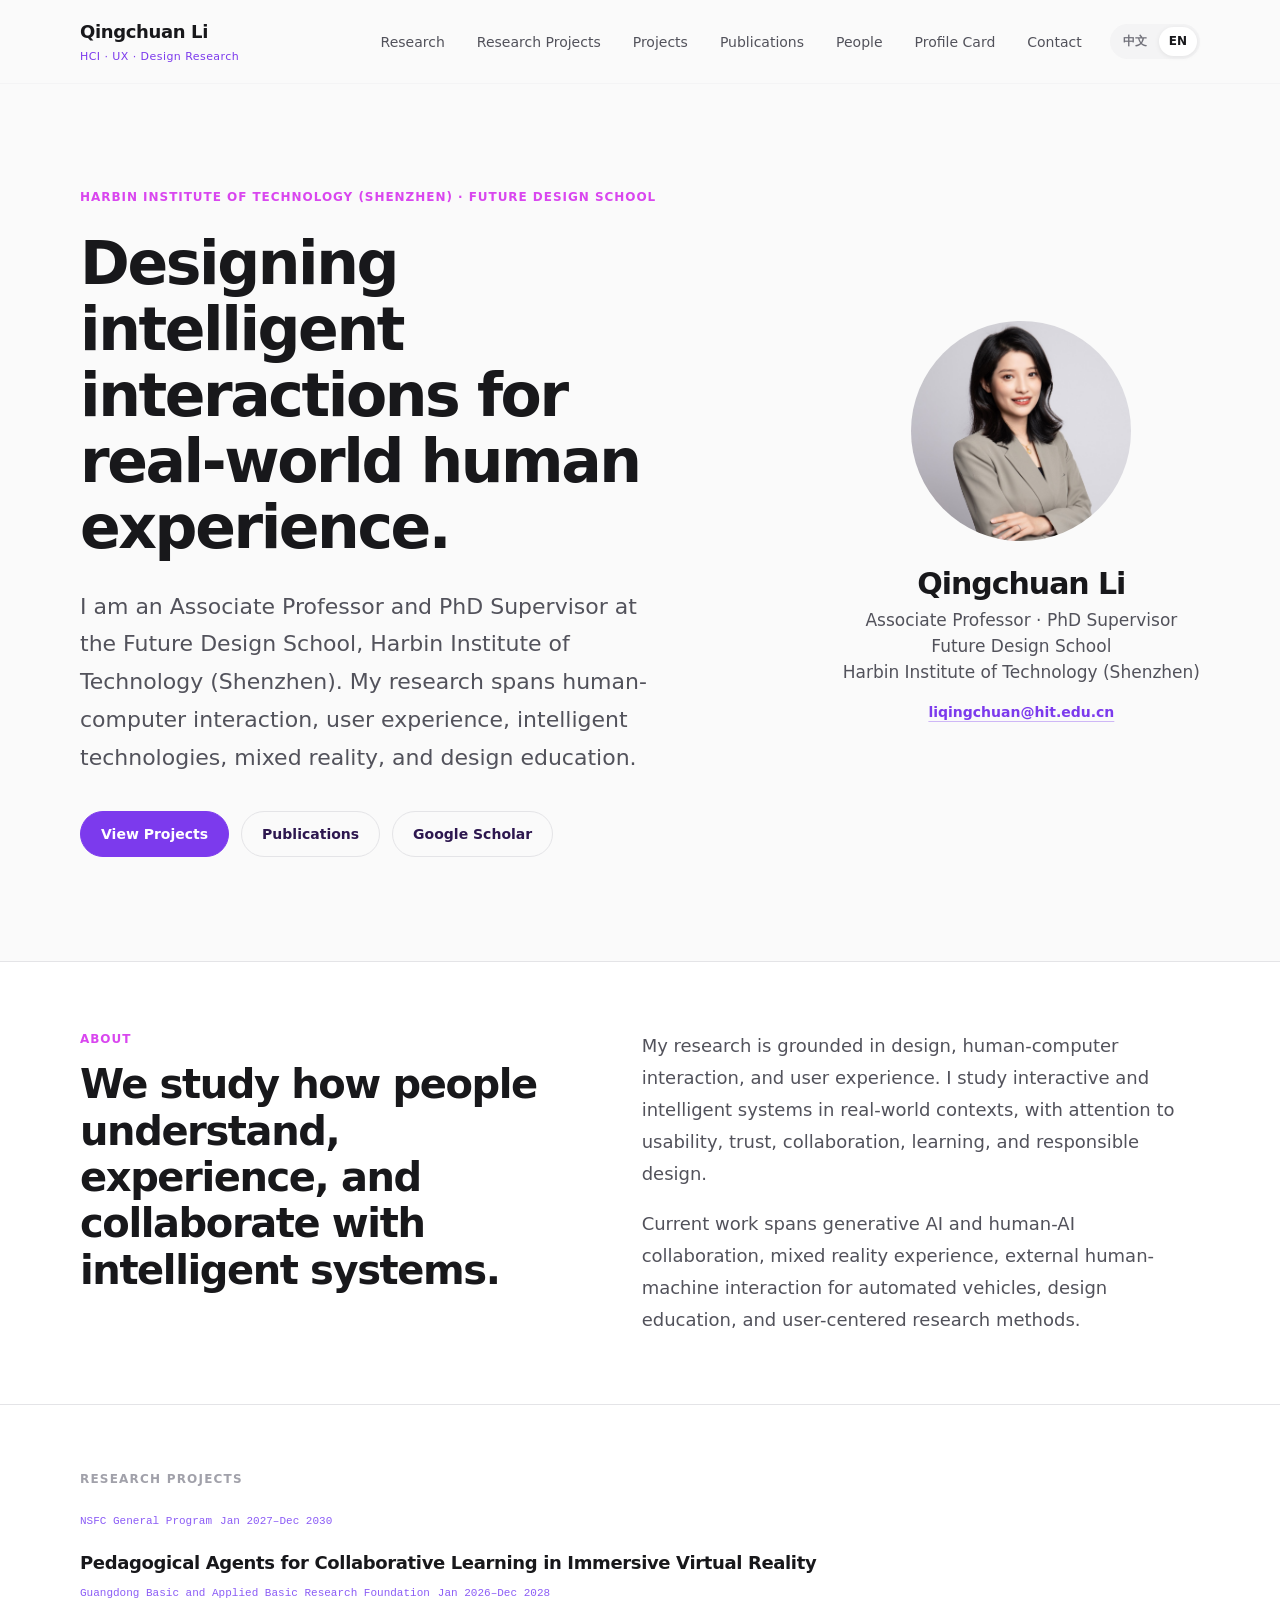
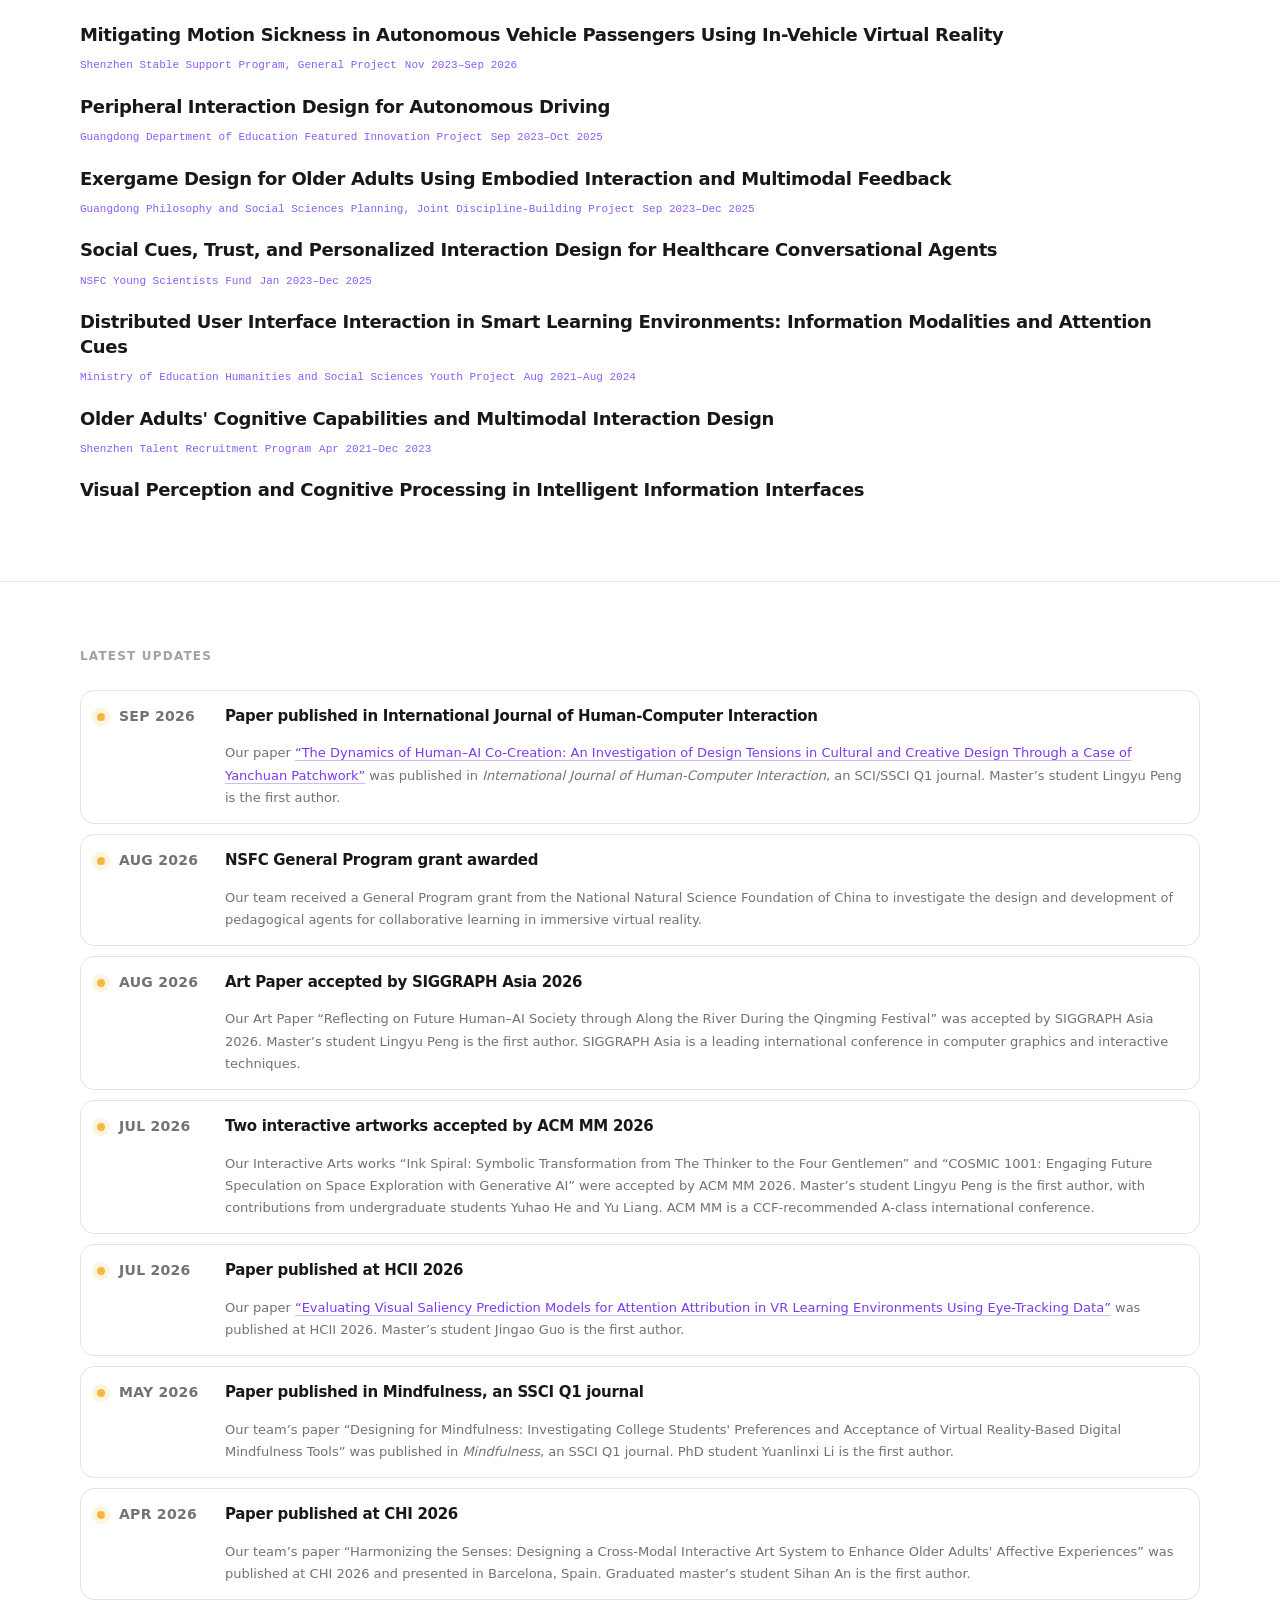
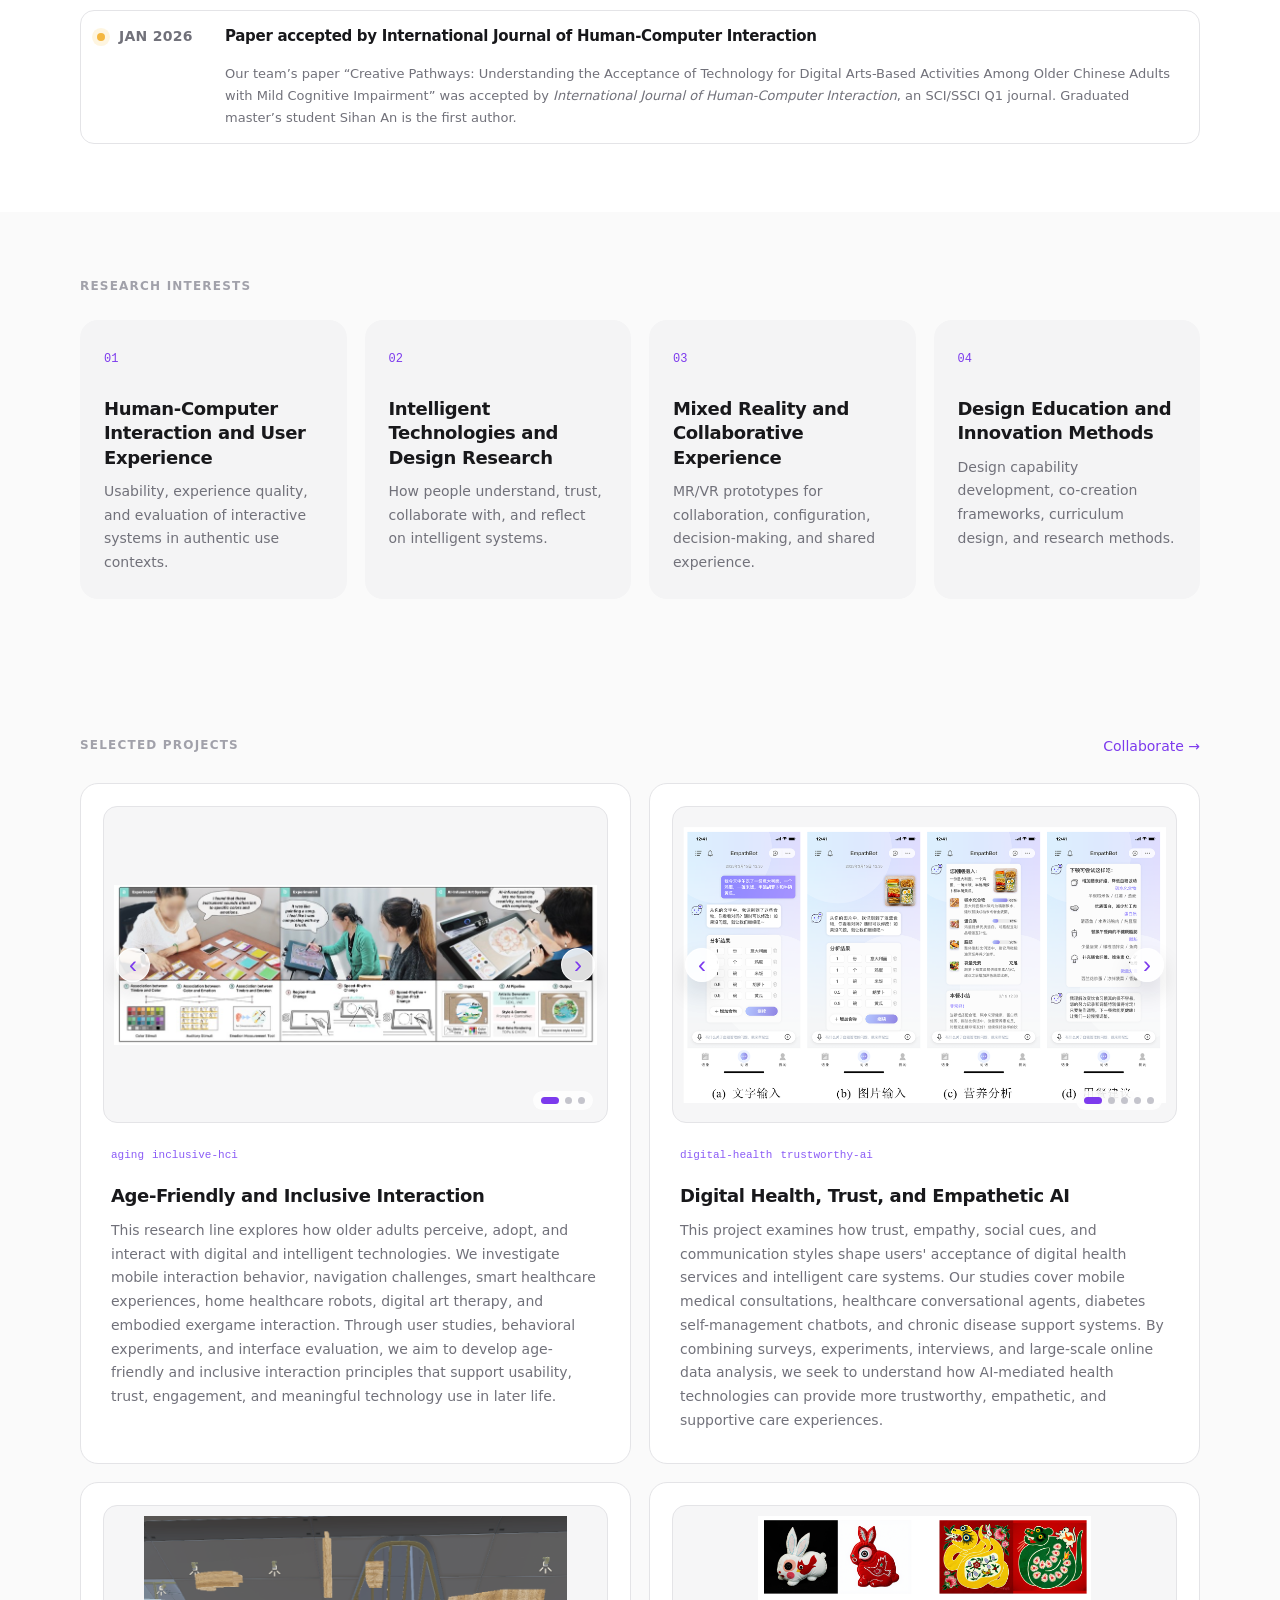
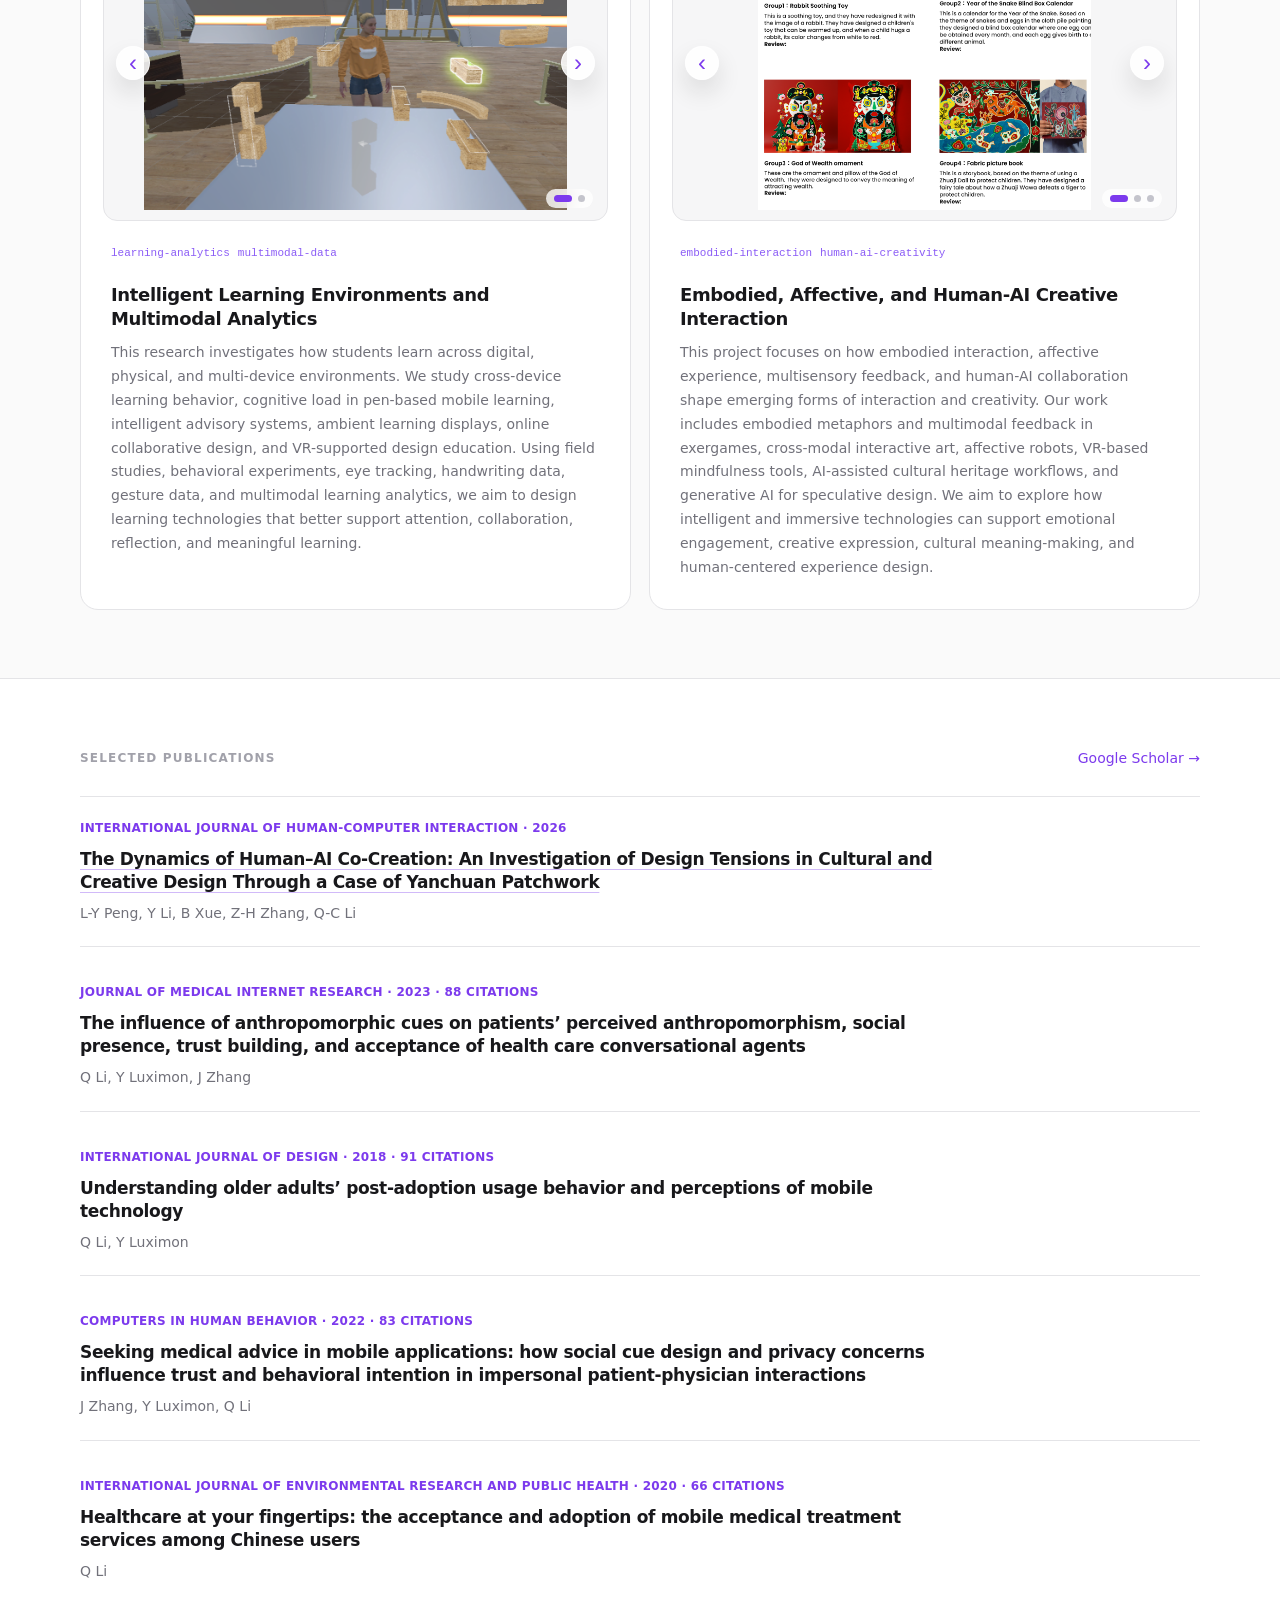
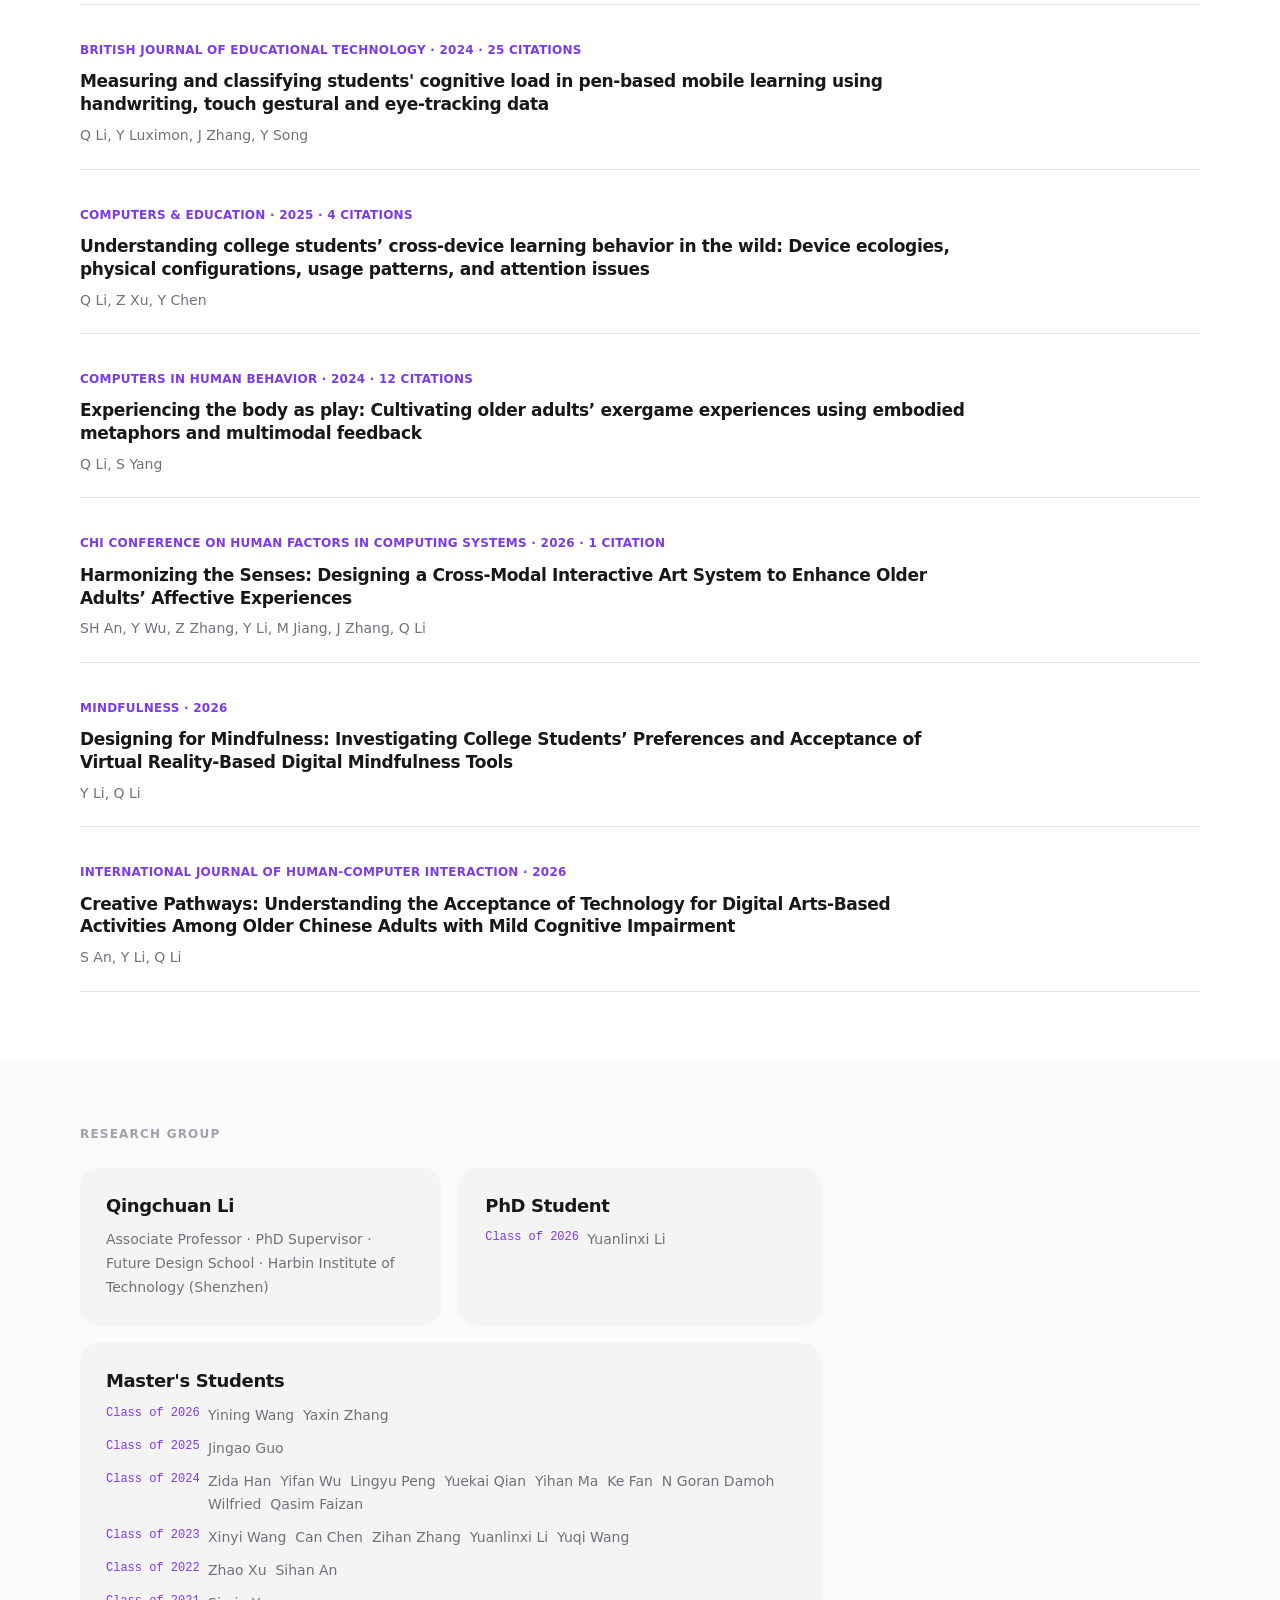
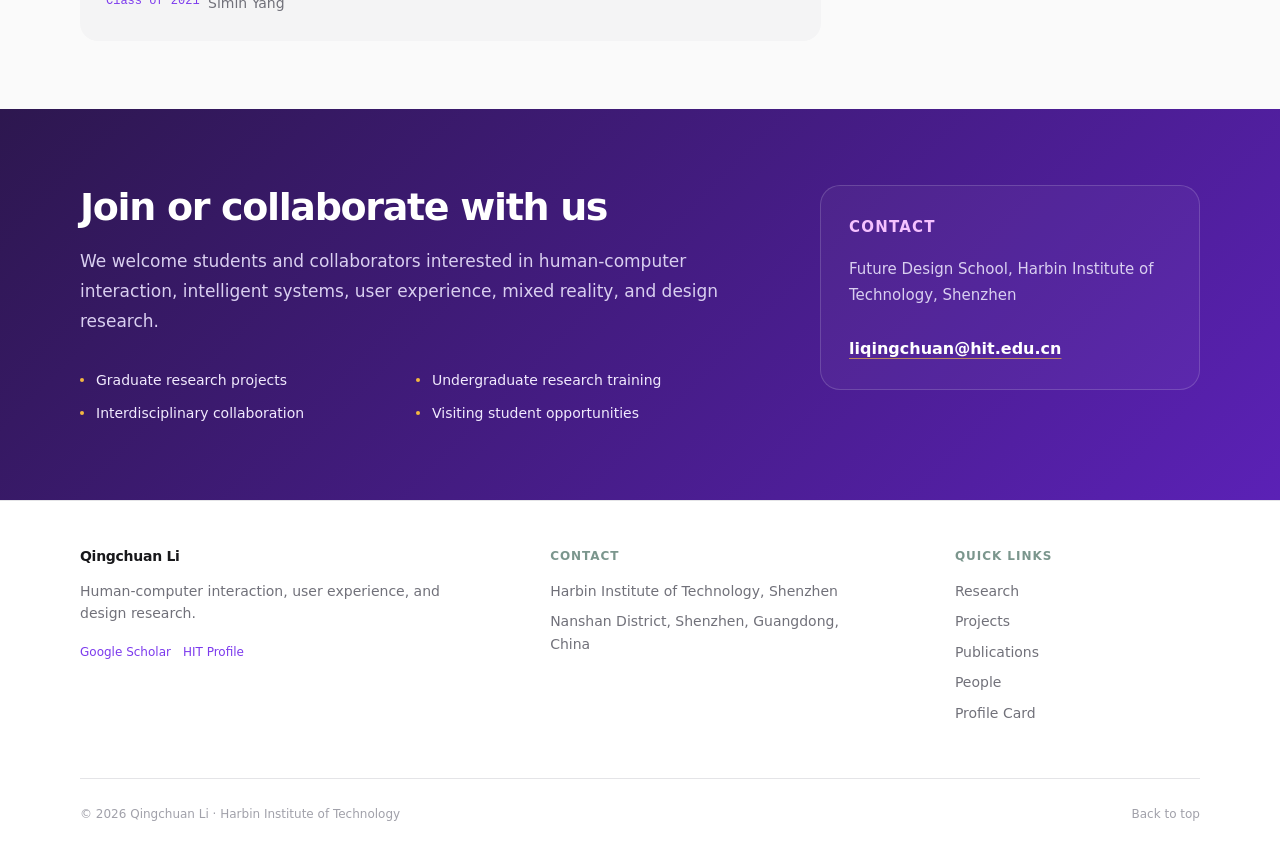
==== commit e6eaa1f7: "Update research projects" ====
--- a/en.html
+++ b/en.html
@@ -6,9 +6,9 @@
     <title>Qingchuan Li | HCI & Design Research</title>
     <meta
       name="description"
-      content="Academic homepage of Qingchuan Li at the Future Design School, Harbin Institute of Technology, Shenzhen, focusing on design, human-computer interaction, user experience, and intelligent technologies."
+      content="Academic homepage of Qingchuan Li, Associate Professor and PhD Supervisor at the Future Design School, Harbin Institute of Technology (Shenzhen), focusing on HCI, user experience, and intelligent technologies."
     />
-    <link rel="stylesheet" href="styles.css?v=publications-2026-09" />
+    <link rel="stylesheet" href="styles.css?v=profile-project-2026-10" />
   </head>
   <body>
     <header class="site-header">
@@ -24,9 +24,11 @@
         </button>
         <div id="site-nav" class="site-nav">
           <a href="#research">Research</a>
+          <a href="#funded-projects">Research Projects</a>
           <a href="#projects">Projects</a>
           <a href="#publications">Publications</a>
           <a href="#people">People</a>
+          <a href="en-card.html">Profile Card</a>
           <a href="#contact">Contact</a>
           <span class="language-switch" aria-label="Language switch">
             <a href="index.html">中文</a>
@@ -40,10 +42,10 @@
       <section class="hero">
         <div class="container hero-grid">
           <div class="hero-copy">
-            <p class="affiliation">Harbin Institute of Technology · Future Design School · Shenzhen</p>
+            <p class="affiliation">Harbin Institute of Technology (Shenzhen) · Future Design School</p>
             <h1>Designing intelligent interactions for real-world human experience.</h1>
             <p class="lead">
-              I am Qingchuan Li, a design researcher working across human-computer interaction, user experience, intelligent technologies, mixed reality, and design education.
+              I am an Associate Professor and PhD Supervisor at the Future Design School, Harbin Institute of Technology (Shenzhen). My research spans human-computer interaction, user experience, intelligent technologies, mixed reality, and design education.
             </p>
             <div class="button-row">
               <a class="button primary" href="#projects">View Projects</a>
@@ -56,8 +58,9 @@
             <img src="assets/qingchuan-li.jpg" alt="Qingchuan Li" />
             <div>
               <h2>Qingchuan Li</h2>
+              <p>Associate Professor · PhD Supervisor</p>
               <p>Future Design School</p>
-              <p>Harbin Institute of Technology, Shenzhen</p>
+              <p>Harbin Institute of Technology (Shenzhen)</p>
               <a href="mailto:liqingchuan@hit.edu.cn">liqingchuan@hit.edu.cn</a>
             </div>
           </aside>
@@ -77,6 +80,72 @@
             <p>
               Current work spans generative AI and human-AI collaboration, mixed reality experience, external human-machine interaction for automated vehicles, design education, and user-centered research methods.
             </p>
+          </div>
+        </div>
+      </section>
+
+      <section id="funded-projects" class="section border-section">
+        <div class="container">
+          <div class="section-bar">
+            <h2>Research Projects</h2>
+          </div>
+          <div class="funded-project-grid">
+            <article>
+              <div class="tags">
+                <span>NSFC General Program</span>
+                <span>Jan 2027–Dec 2030</span>
+              </div>
+              <h3>Pedagogical Agents for Collaborative Learning in Immersive Virtual Reality</h3>
+            </article>
+            <article>
+              <div class="tags">
+                <span>Guangdong Basic and Applied Basic Research Foundation</span>
+                <span>Jan 2026–Dec 2028</span>
+              </div>
+              <h3>Mitigating Motion Sickness in Autonomous Vehicle Passengers Using In-Vehicle Virtual Reality</h3>
+            </article>
+            <article>
+              <div class="tags">
+                <span>Shenzhen Stable Support Program, General Project</span>
+                <span>Nov 2023–Sep 2026</span>
+              </div>
+              <h3>Peripheral Interaction Design for Autonomous Driving</h3>
+            </article>
+            <article>
+              <div class="tags">
+                <span>Guangdong Department of Education Featured Innovation Project</span>
+                <span>Sep 2023–Oct 2025</span>
+              </div>
+              <h3>Exergame Design for Older Adults Using Embodied Interaction and Multimodal Feedback</h3>
+            </article>
+            <article>
+              <div class="tags">
+                <span>Guangdong Philosophy and Social Sciences Planning, Joint Discipline-Building Project</span>
+                <span>Sep 2023–Dec 2025</span>
+              </div>
+              <h3>Social Cues, Trust, and Personalized Interaction Design for Healthcare Conversational Agents</h3>
+            </article>
+            <article>
+              <div class="tags">
+                <span>NSFC Young Scientists Fund</span>
+                <span>Jan 2023–Dec 2025</span>
+              </div>
+              <h3>Distributed User Interface Interaction in Smart Learning Environments: Information Modalities and Attention Cues</h3>
+            </article>
+            <article>
+              <div class="tags">
+                <span>Ministry of Education Humanities and Social Sciences Youth Project</span>
+                <span>Aug 2021–Aug 2024</span>
+              </div>
+              <h3>Older Adults' Cognitive Capabilities and Multimodal Interaction Design</h3>
+            </article>
+            <article>
+              <div class="tags">
+                <span>Shenzhen Talent Recruitment Program</span>
+                <span>Apr 2021–Dec 2023</span>
+              </div>
+              <h3>Visual Perception and Cognitive Processing in Intelligent Information Interfaces</h3>
+            </article>
           </div>
         </div>
       </section>
@@ -327,7 +396,7 @@
           <div class="people-grid">
             <article>
               <h3>Qingchuan Li</h3>
-              <p>Principal Investigator · Future Design School, Harbin Institute of Technology, Shenzhen</p>
+              <p>Associate Professor · PhD Supervisor · Future Design School · Harbin Institute of Technology (Shenzhen)</p>
             </article>
             <article>
               <h3>PhD Student</h3>
@@ -394,6 +463,7 @@
           <a href="#projects">Projects</a>
           <a href="#publications">Publications</a>
           <a href="#people">People</a>
+          <a href="en-card.html">Profile Card</a>
         </div>
       </div>
       <div class="container copyright">
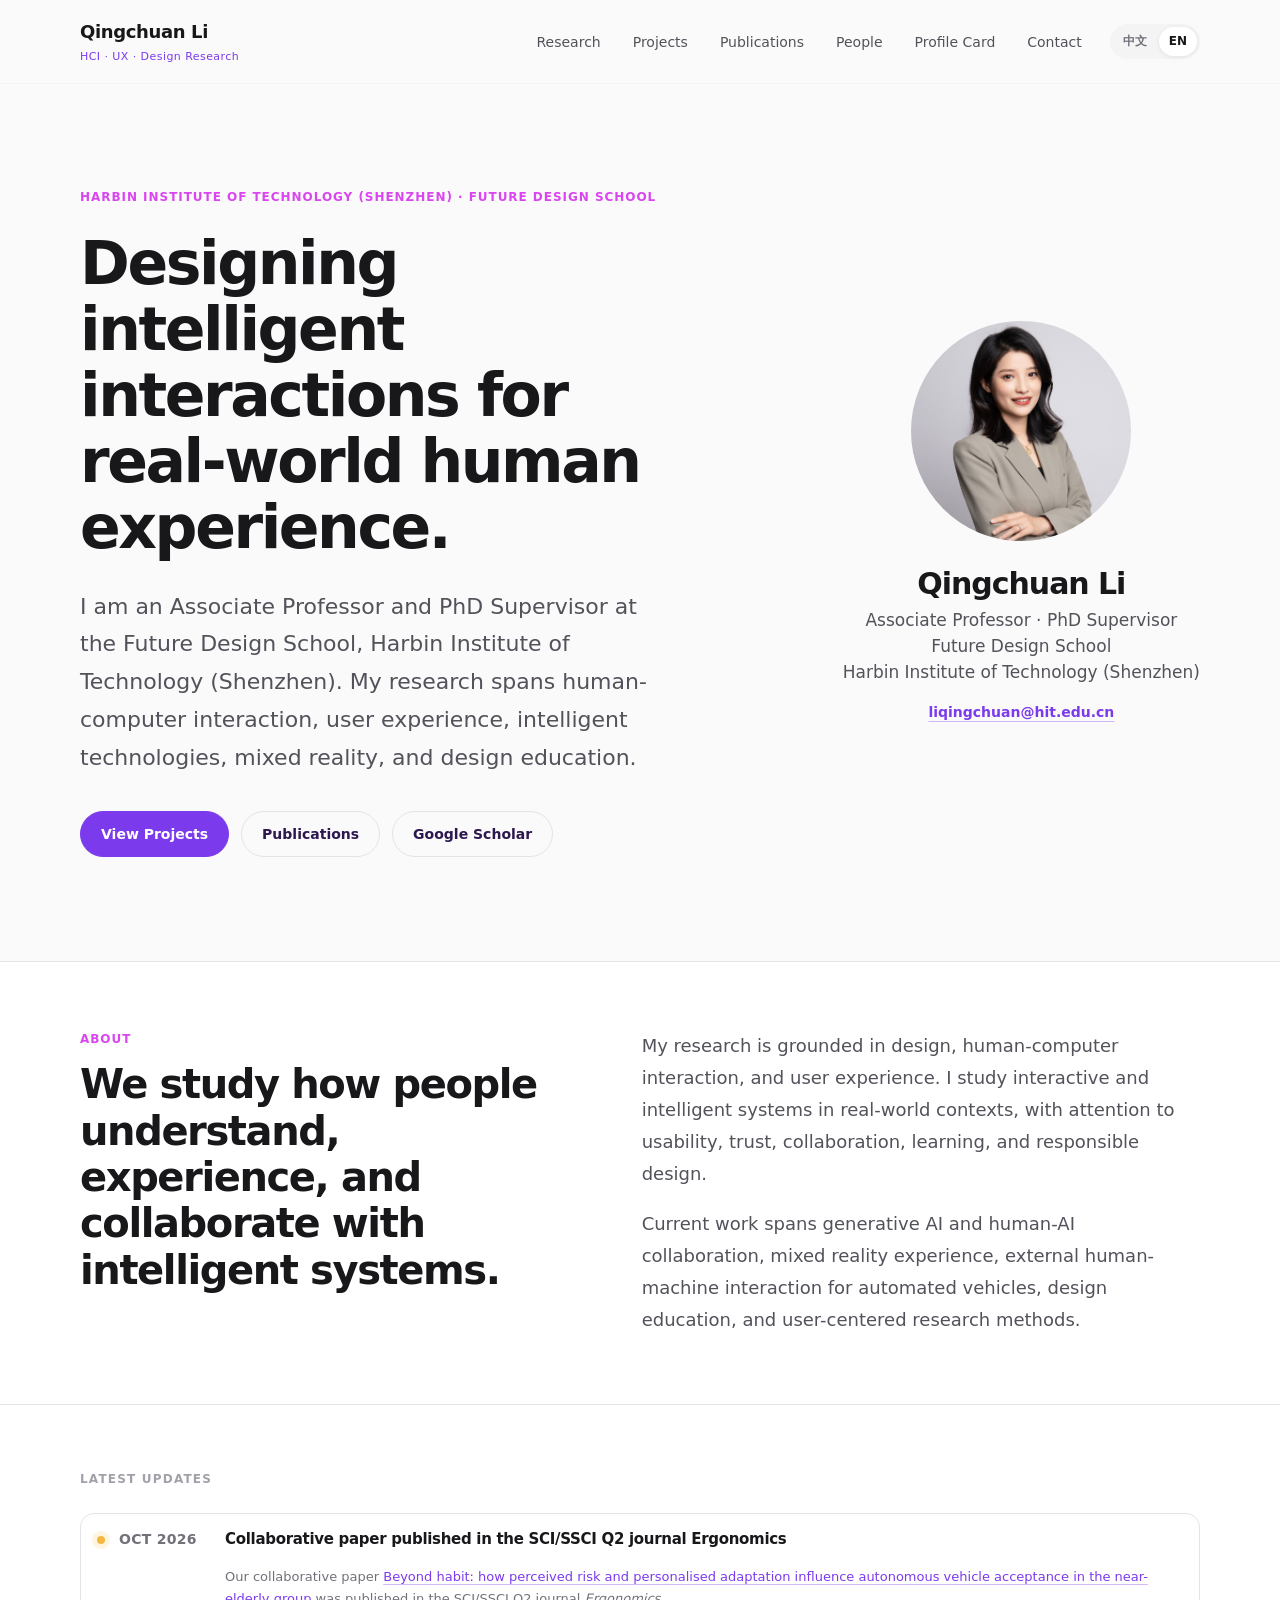
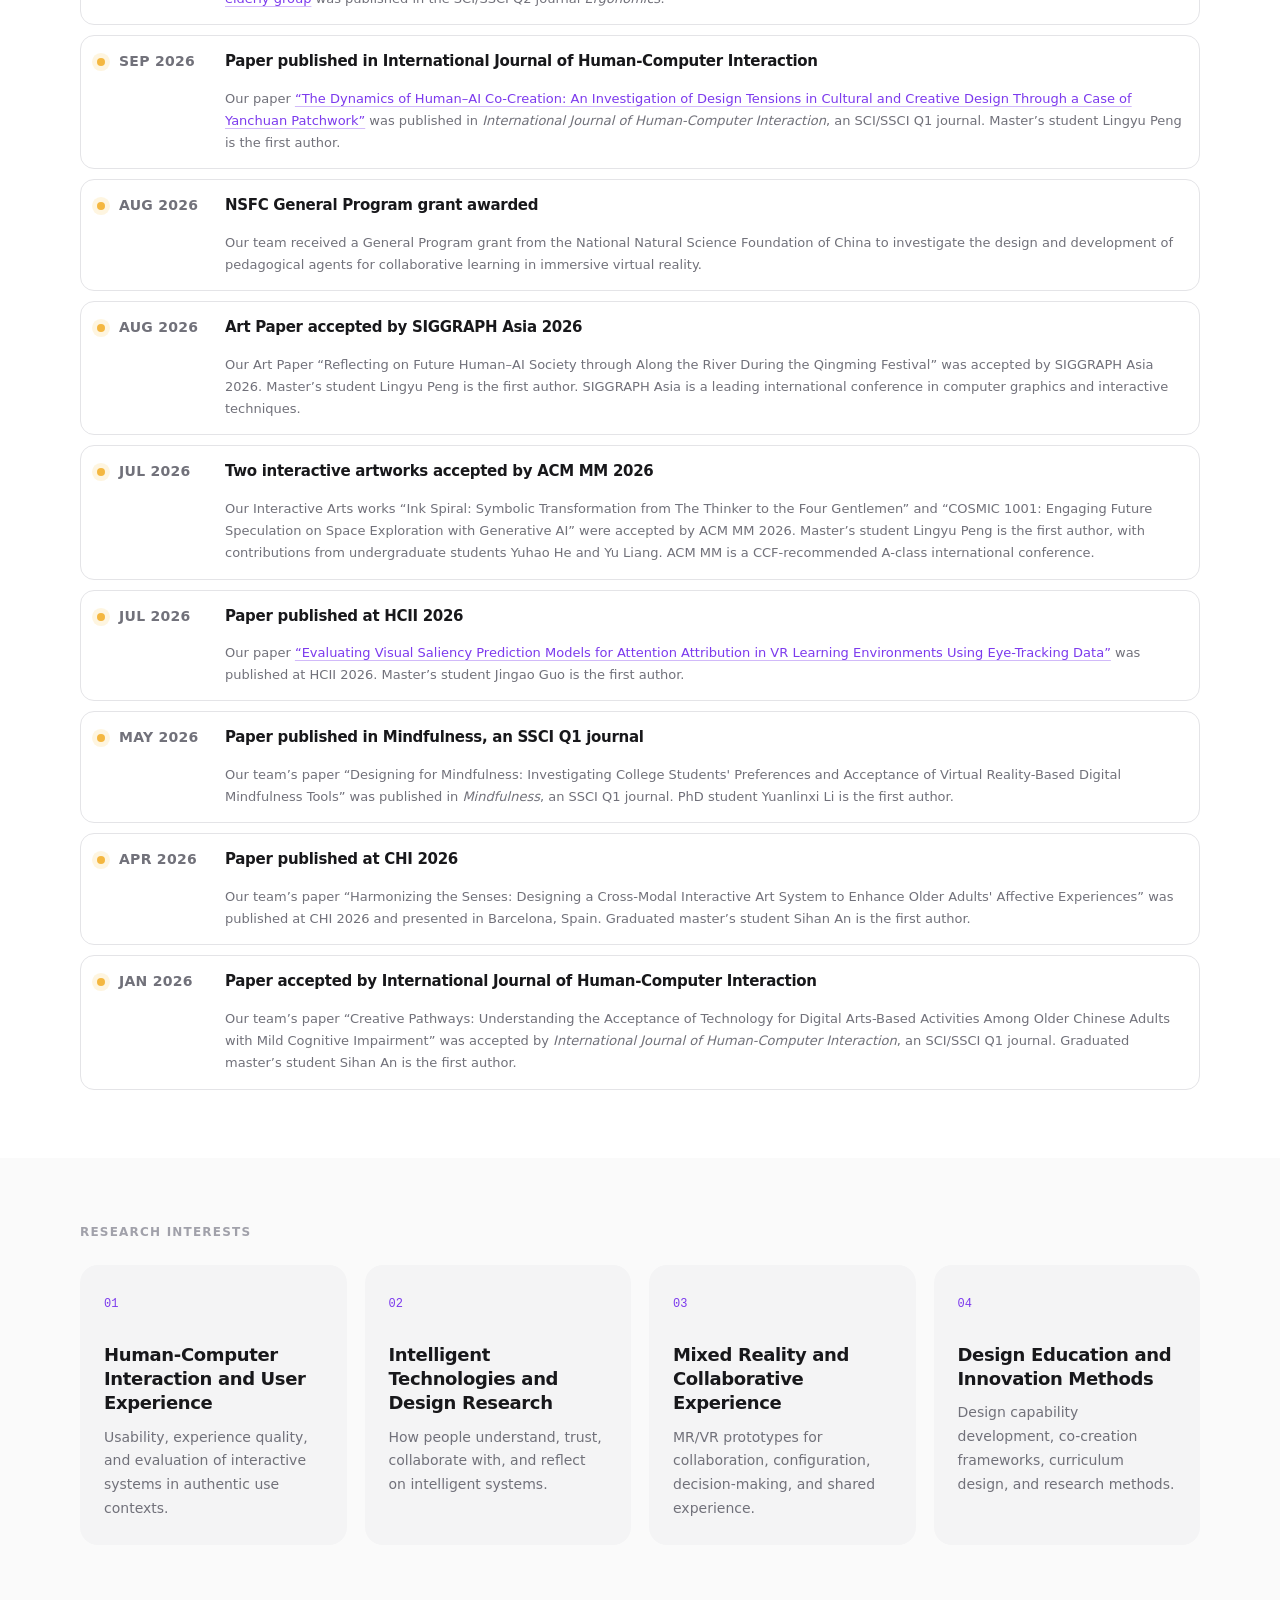
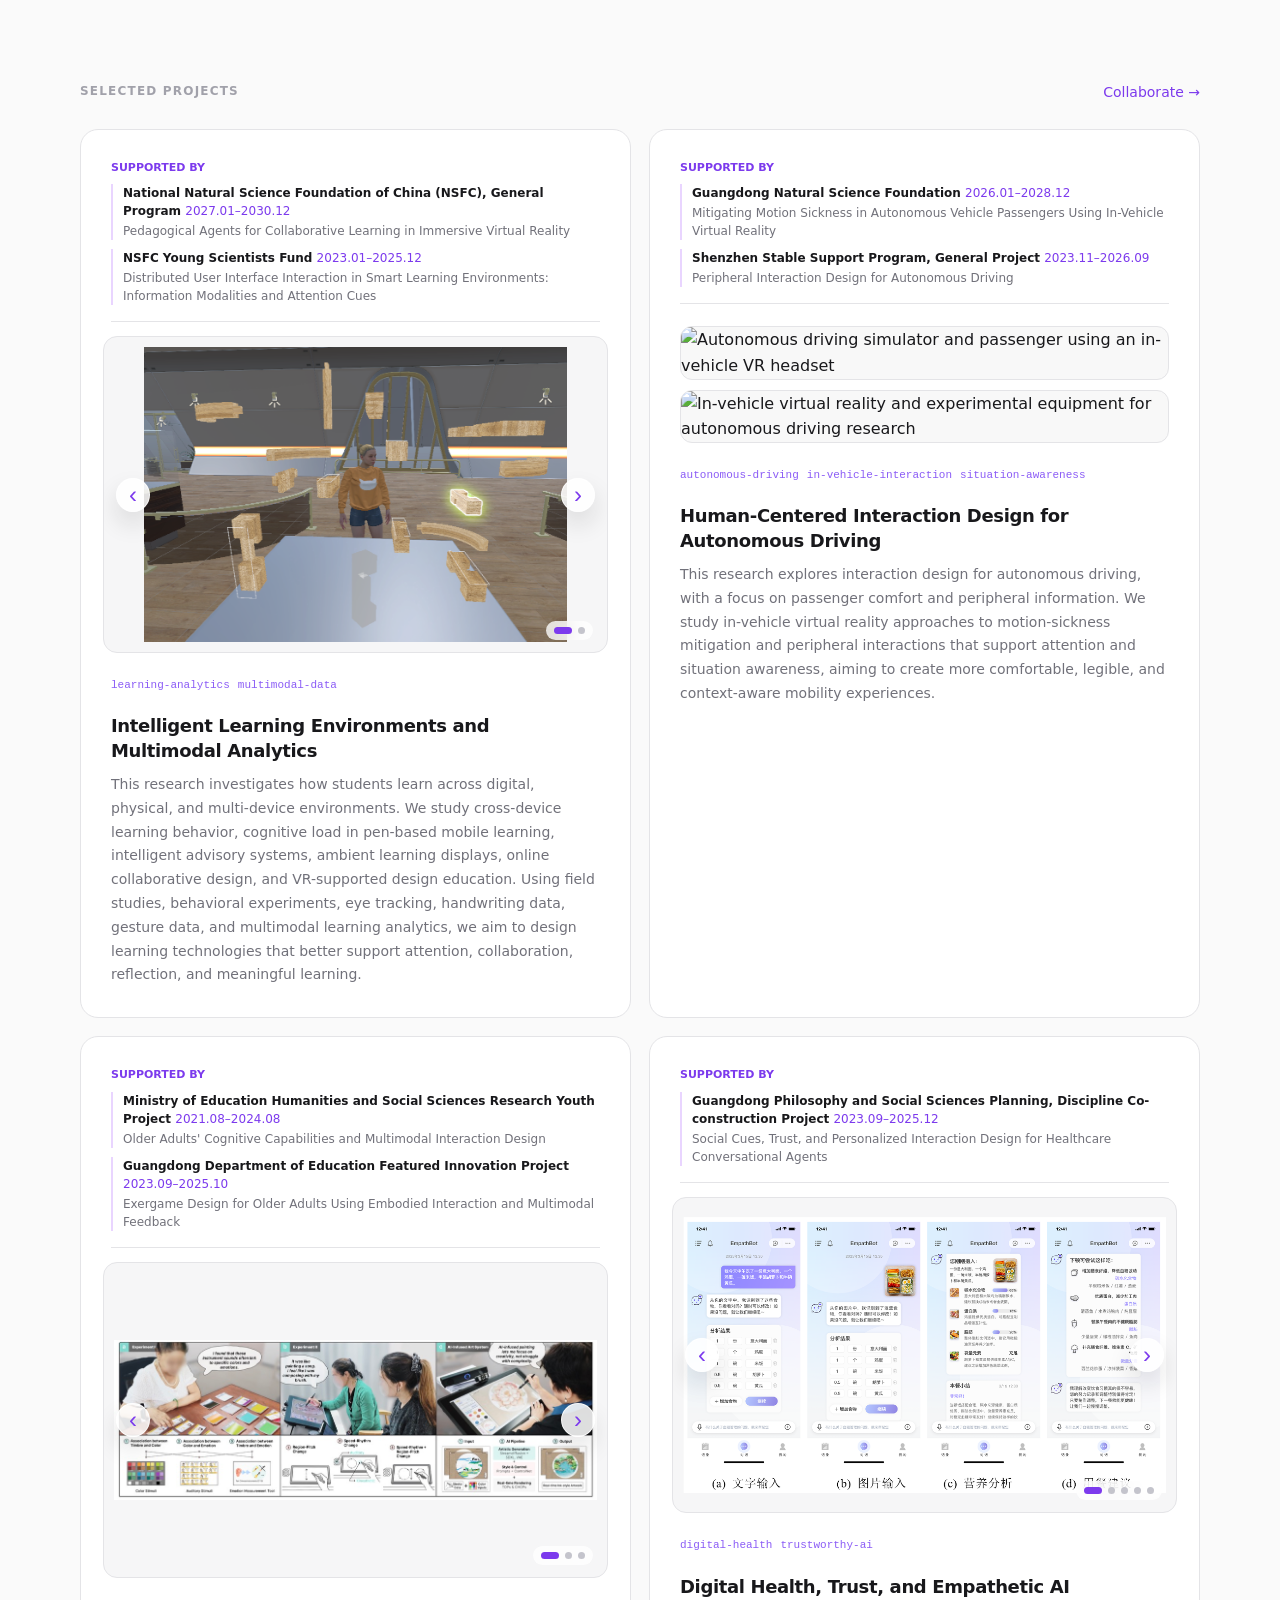
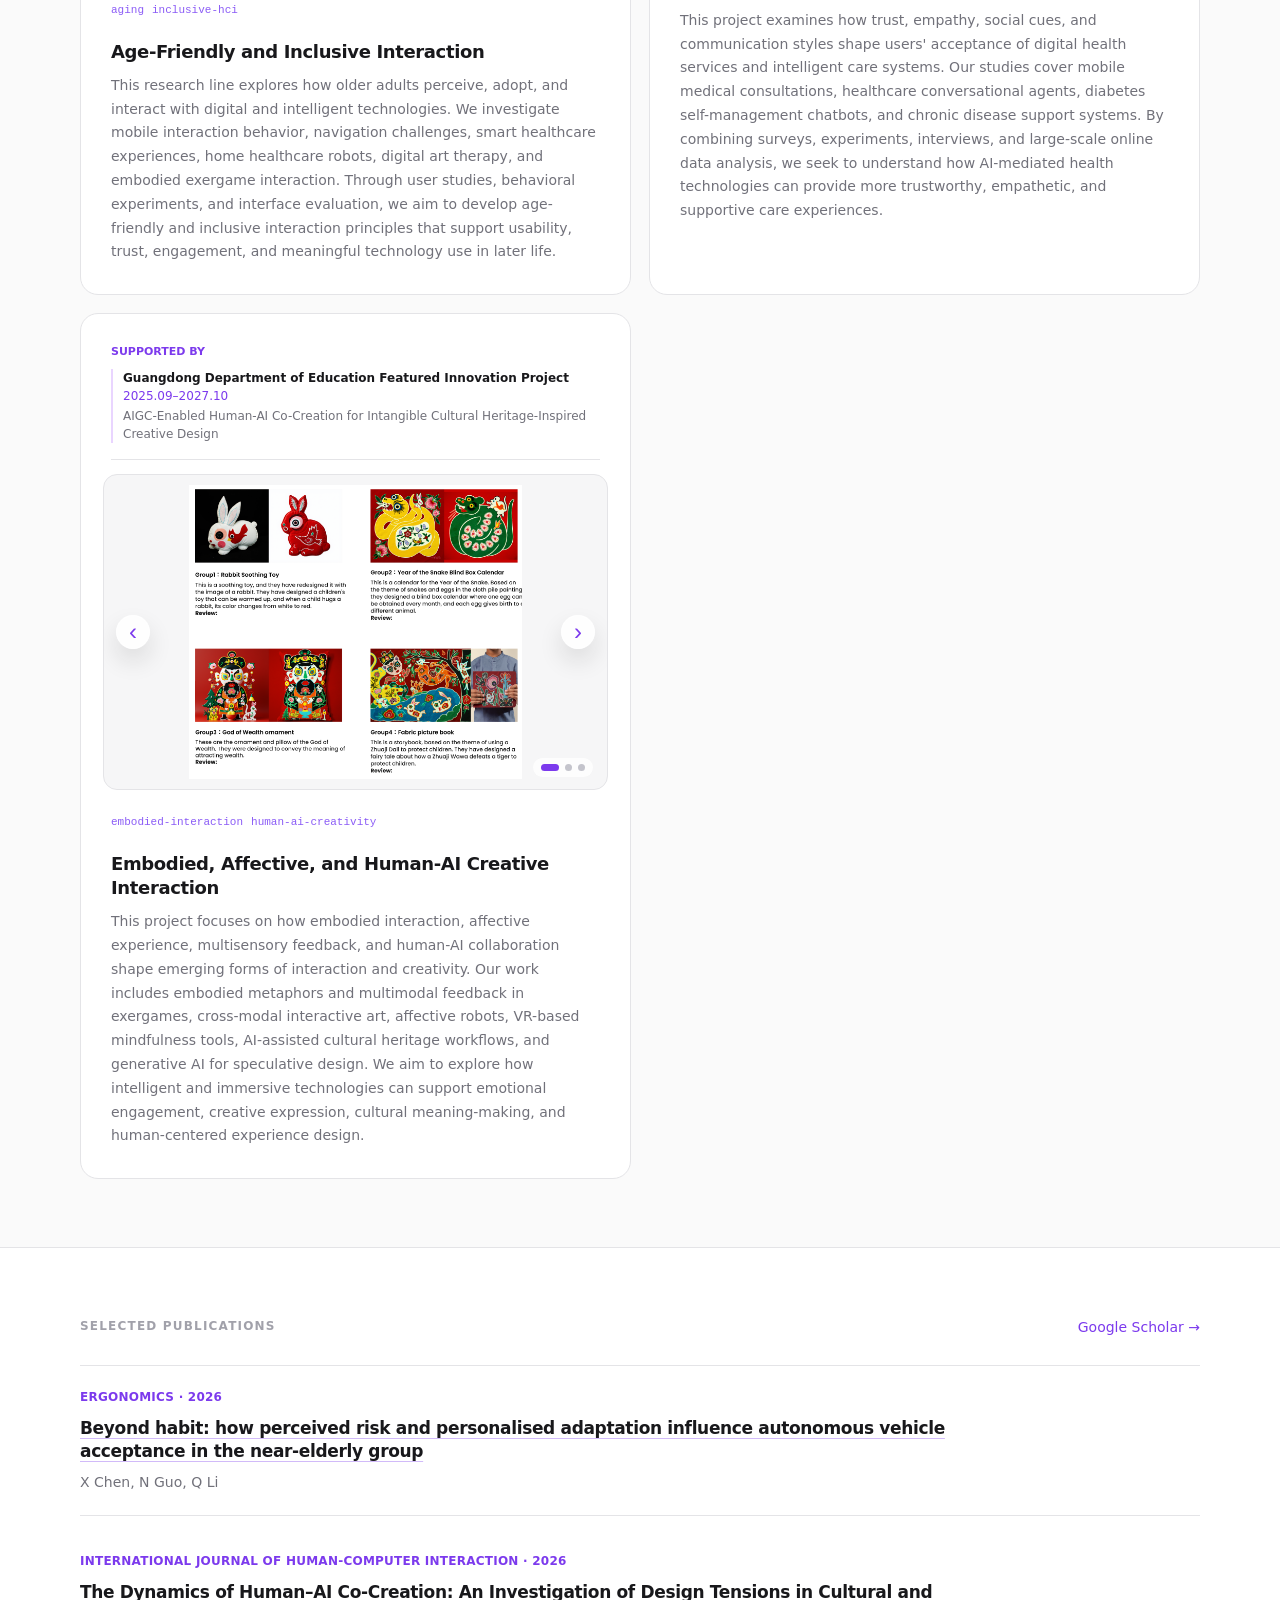
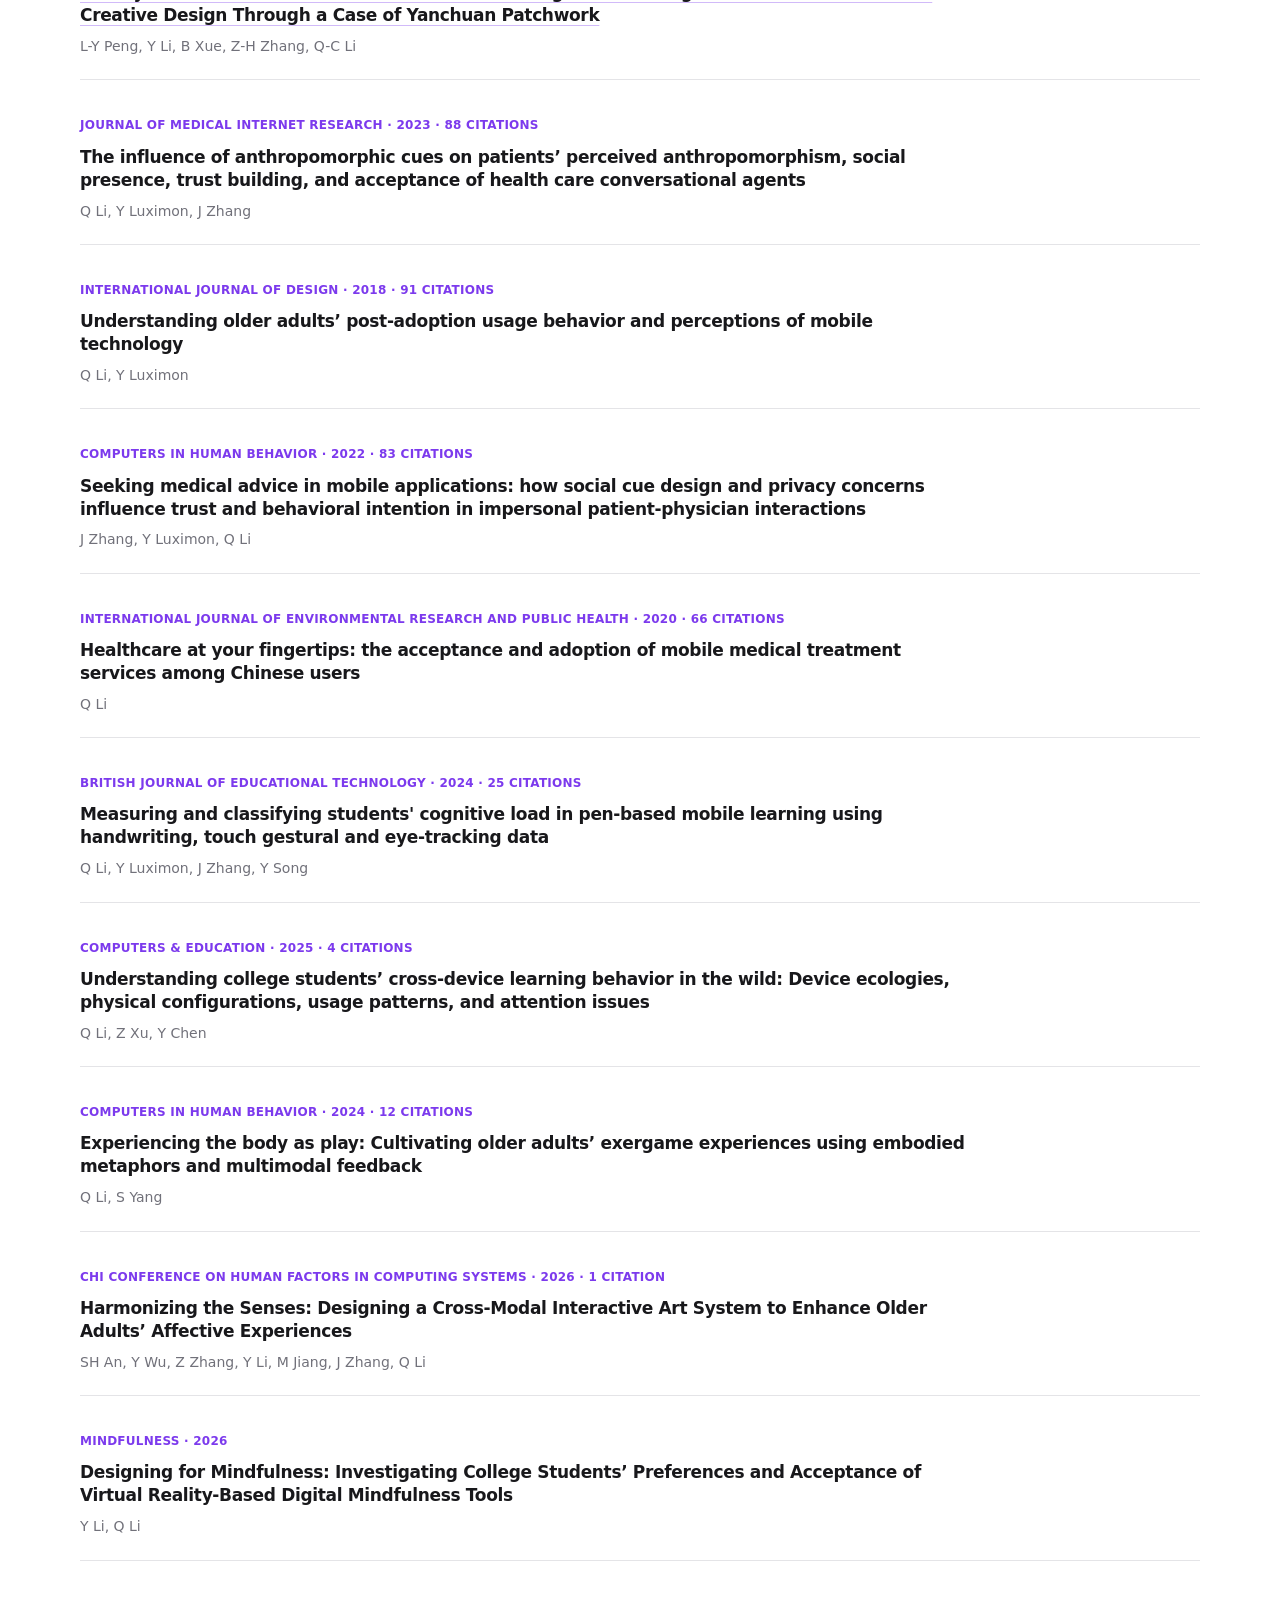
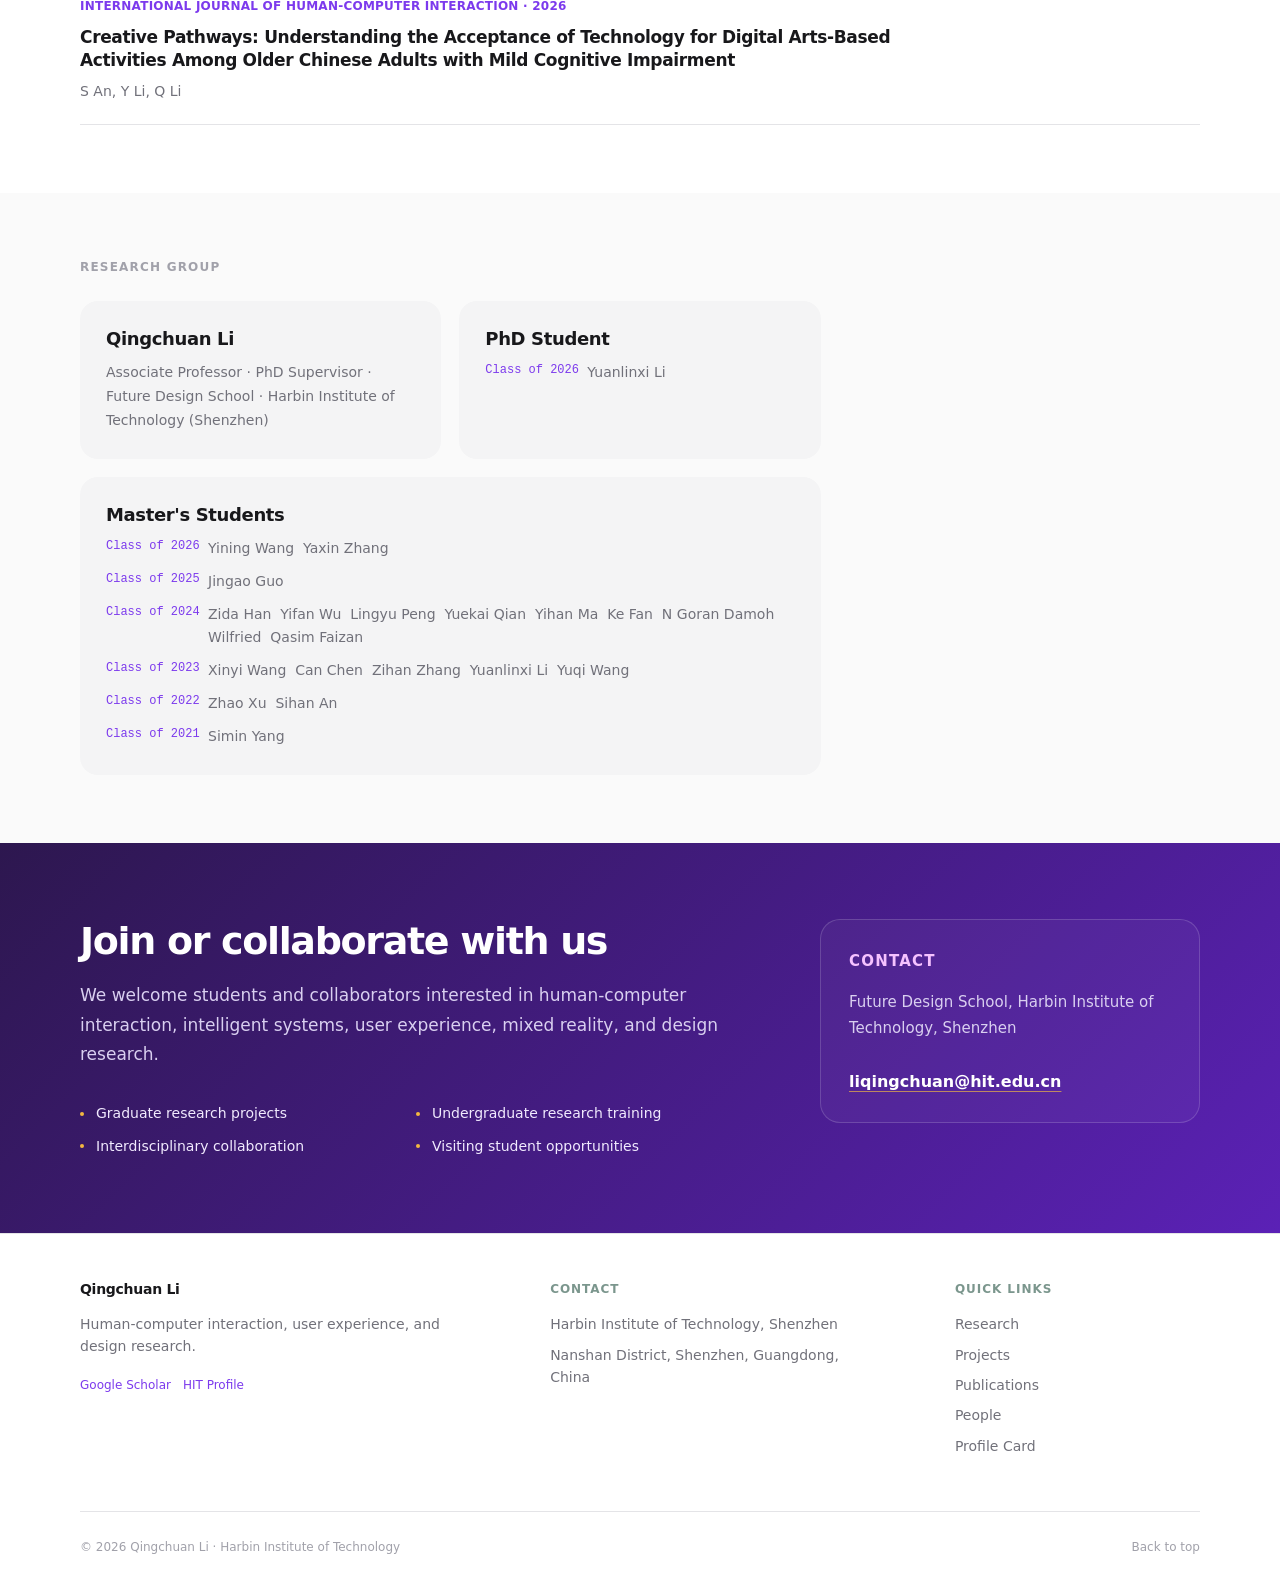
==== commit 6f7a5c79: "Update selected projects and publications" ====
--- a/en.html
+++ b/en.html
@@ -8,7 +8,7 @@
       name="description"
       content="Academic homepage of Qingchuan Li, Associate Professor and PhD Supervisor at the Future Design School, Harbin Institute of Technology (Shenzhen), focusing on HCI, user experience, and intelligent technologies."
     />
-    <link rel="stylesheet" href="styles.css?v=profile-project-2026-10" />
+    <link rel="stylesheet" href="styles.css?v=project-layout-2026-11" />
   </head>
   <body>
     <header class="site-header">
@@ -24,7 +24,6 @@
         </button>
         <div id="site-nav" class="site-nav">
           <a href="#research">Research</a>
-          <a href="#funded-projects">Research Projects</a>
           <a href="#projects">Projects</a>
           <a href="#publications">Publications</a>
           <a href="#people">People</a>
@@ -84,78 +83,18 @@
         </div>
       </section>
 
-      <section id="funded-projects" class="section border-section">
-        <div class="container">
-          <div class="section-bar">
-            <h2>Research Projects</h2>
-          </div>
-          <div class="funded-project-grid">
-            <article>
-              <div class="tags">
-                <span>NSFC General Program</span>
-                <span>Jan 2027–Dec 2030</span>
-              </div>
-              <h3>Pedagogical Agents for Collaborative Learning in Immersive Virtual Reality</h3>
-            </article>
-            <article>
-              <div class="tags">
-                <span>Guangdong Basic and Applied Basic Research Foundation</span>
-                <span>Jan 2026–Dec 2028</span>
-              </div>
-              <h3>Mitigating Motion Sickness in Autonomous Vehicle Passengers Using In-Vehicle Virtual Reality</h3>
-            </article>
-            <article>
-              <div class="tags">
-                <span>Shenzhen Stable Support Program, General Project</span>
-                <span>Nov 2023–Sep 2026</span>
-              </div>
-              <h3>Peripheral Interaction Design for Autonomous Driving</h3>
-            </article>
-            <article>
-              <div class="tags">
-                <span>Guangdong Department of Education Featured Innovation Project</span>
-                <span>Sep 2023–Oct 2025</span>
-              </div>
-              <h3>Exergame Design for Older Adults Using Embodied Interaction and Multimodal Feedback</h3>
-            </article>
-            <article>
-              <div class="tags">
-                <span>Guangdong Philosophy and Social Sciences Planning, Joint Discipline-Building Project</span>
-                <span>Sep 2023–Dec 2025</span>
-              </div>
-              <h3>Social Cues, Trust, and Personalized Interaction Design for Healthcare Conversational Agents</h3>
-            </article>
-            <article>
-              <div class="tags">
-                <span>NSFC Young Scientists Fund</span>
-                <span>Jan 2023–Dec 2025</span>
-              </div>
-              <h3>Distributed User Interface Interaction in Smart Learning Environments: Information Modalities and Attention Cues</h3>
-            </article>
-            <article>
-              <div class="tags">
-                <span>Ministry of Education Humanities and Social Sciences Youth Project</span>
-                <span>Aug 2021–Aug 2024</span>
-              </div>
-              <h3>Older Adults' Cognitive Capabilities and Multimodal Interaction Design</h3>
-            </article>
-            <article>
-              <div class="tags">
-                <span>Shenzhen Talent Recruitment Program</span>
-                <span>Apr 2021–Dec 2023</span>
-              </div>
-              <h3>Visual Perception and Cognitive Processing in Intelligent Information Interfaces</h3>
-            </article>
-          </div>
-        </div>
-      </section>
-
       <section class="section border-section">
         <div class="container">
           <div class="section-bar">
             <h2>Latest Updates</h2>
           </div>
           <div class="news-grid">
+            <article>
+              <span class="status-dot"></span>
+              <p class="meta">Oct 2026</p>
+              <h3>Collaborative paper published in the SCI/SSCI Q2 journal Ergonomics</h3>
+              <p>Our collaborative paper <a href="https://doi.org/10.1080/00140139.2026.2750452" target="_blank" rel="noopener noreferrer">Beyond habit: how perceived risk and personalised adaptation influence autonomous vehicle acceptance in the near-elderly group</a> was published in the SCI/SSCI Q2 journal <em>Ergonomics</em>.</p>
+            </article>
             <article>
               <span class="status-dot"></span>
               <p class="meta">Sep 2026</p>
@@ -246,9 +185,78 @@
           </div>
           <div class="project-grid">
             <article>
+              <div class="project-support">
+                <p class="project-support-label">Supported by</p>
+                <ul>
+                  <li>
+                    <span class="grant-heading">National Natural Science Foundation of China (NSFC), General Program <span class="grant-period">2027.01–2030.12</span></span>
+                    <span class="grant-name">Pedagogical Agents for Collaborative Learning in Immersive Virtual Reality</span>
+                  </li>
+                  <li>
+                    <span class="grant-heading">NSFC Young Scientists Fund <span class="grant-period">2023.01–2025.12</span></span>
+                    <span class="grant-name">Distributed User Interface Interaction in Smart Learning Environments: Information Modalities and Attention Cues</span>
+                  </li>
+                </ul>
+              </div>
               <div class="project-carousel" data-carousel>
                 <div class="carousel-track">
-                  <img class="is-active" src="assets/projects/project-1-01.jpg" alt="Older adults interactive art study" loading="lazy">
+                  <img class="is-active" src="assets/projects/project-3-01.jpg" alt="Virtual reality learning environment with configurable objects" loading="lazy">
+                  <img src="assets/projects/project-3-02.jpg" alt="Embodied interaction in a virtual learning environment" loading="lazy">
+                </div>
+                <button class="carousel-control prev" type="button" aria-label="Previous image">‹</button>
+                <button class="carousel-control next" type="button" aria-label="Next image">›</button>
+                <div class="carousel-dots" aria-label="Project image selector"></div>
+              </div>
+              <div class="tags">
+                <span>learning-analytics</span>
+                <span>multimodal-data</span>
+              </div>
+              <h3>Intelligent Learning Environments and Multimodal Analytics</h3>
+              <p>This research investigates how students learn across digital, physical, and multi-device environments. We study cross-device learning behavior, cognitive load in pen-based mobile learning, intelligent advisory systems, ambient learning displays, online collaborative design, and VR-supported design education. Using field studies, behavioral experiments, eye tracking, handwriting data, gesture data, and multimodal learning analytics, we aim to design learning technologies that better support attention, collaboration, reflection, and meaningful learning.</p>
+            </article>
+            <article>
+              <div class="project-support">
+                <p class="project-support-label">Supported by</p>
+                <ul>
+                  <li>
+                    <span class="grant-heading">Guangdong Natural Science Foundation <span class="grant-period">2026.01–2028.12</span></span>
+                    <span class="grant-name">Mitigating Motion Sickness in Autonomous Vehicle Passengers Using In-Vehicle Virtual Reality</span>
+                  </li>
+                  <li>
+                    <span class="grant-heading">Shenzhen Stable Support Program, General Project <span class="grant-period">2023.11–2026.09</span></span>
+                    <span class="grant-name">Peripheral Interaction Design for Autonomous Driving</span>
+                  </li>
+                </ul>
+              </div>
+              <div class="project-auto-gallery">
+                <img src="assets/projects/project-auto-01.png" alt="Autonomous driving simulator and passenger using an in-vehicle VR headset" loading="lazy">
+                <img src="assets/projects/project-auto-02.png" alt="In-vehicle virtual reality and experimental equipment for autonomous driving research" loading="lazy">
+              </div>
+              <div class="tags">
+                <span>autonomous-driving</span>
+                <span>in-vehicle-interaction</span>
+                <span>situation-awareness</span>
+              </div>
+              <h3>Human-Centered Interaction Design for Autonomous Driving</h3>
+              <p>This research explores interaction design for autonomous driving, with a focus on passenger comfort and peripheral information. We study in-vehicle virtual reality approaches to motion-sickness mitigation and peripheral interactions that support attention and situation awareness, aiming to create more comfortable, legible, and context-aware mobility experiences.</p>
+            </article>
+            <article>
+              <div class="project-support">
+                <p class="project-support-label">Supported by</p>
+                <ul>
+                  <li>
+                    <span class="grant-heading">Ministry of Education Humanities and Social Sciences Research Youth Project <span class="grant-period">2021.08–2024.08</span></span>
+                    <span class="grant-name">Older Adults' Cognitive Capabilities and Multimodal Interaction Design</span>
+                  </li>
+                  <li>
+                    <span class="grant-heading">Guangdong Department of Education Featured Innovation Project <span class="grant-period">2023.09–2025.10</span></span>
+                    <span class="grant-name">Exergame Design for Older Adults Using Embodied Interaction and Multimodal Feedback</span>
+                  </li>
+                </ul>
+              </div>
+              <div class="project-carousel" data-carousel>
+                <div class="carousel-track">
+                  <img class="is-active" src="assets/projects/project-1-01.jpg" alt="Older adults participating in an interactive art study" loading="lazy">
                   <img src="assets/projects/project-1-02.jpg" alt="Age-friendly design principles for cross-modal art interaction" loading="lazy">
                   <img src="assets/projects/project-1-03.jpg" alt="AI-infused art system outputs for older adults" loading="lazy">
                 </div>
@@ -264,6 +272,15 @@
               <p>This research line explores how older adults perceive, adopt, and interact with digital and intelligent technologies. We investigate mobile interaction behavior, navigation challenges, smart healthcare experiences, home healthcare robots, digital art therapy, and embodied exergame interaction. Through user studies, behavioral experiments, and interface evaluation, we aim to develop age-friendly and inclusive interaction principles that support usability, trust, engagement, and meaningful technology use in later life.</p>
             </article>
             <article>
+              <div class="project-support">
+                <p class="project-support-label">Supported by</p>
+                <ul>
+                  <li>
+                    <span class="grant-heading">Guangdong Philosophy and Social Sciences Planning, Discipline Co-construction Project <span class="grant-period">2023.09–2025.12</span></span>
+                    <span class="grant-name">Social Cues, Trust, and Personalized Interaction Design for Healthcare Conversational Agents</span>
+                  </li>
+                </ul>
+              </div>
               <div class="project-carousel" data-carousel>
                 <div class="carousel-track">
                   <img class="is-active" src="assets/projects/project-2-01.png" alt="Smart glucose meter and EmpathBot blood glucose monitoring interface" loading="lazy">
@@ -284,23 +301,15 @@
               <p>This project examines how trust, empathy, social cues, and communication styles shape users' acceptance of digital health services and intelligent care systems. Our studies cover mobile medical consultations, healthcare conversational agents, diabetes self-management chatbots, and chronic disease support systems. By combining surveys, experiments, interviews, and large-scale online data analysis, we seek to understand how AI-mediated health technologies can provide more trustworthy, empathetic, and supportive care experiences.</p>
             </article>
             <article>
-              <div class="project-carousel" data-carousel>
-                <div class="carousel-track">
-                  <img class="is-active" src="assets/projects/project-3-01.jpg" alt="Virtual reality learning environment with configurable objects" loading="lazy">
-                  <img src="assets/projects/project-3-02.jpg" alt="Embodied interaction in a virtual learning environment" loading="lazy">
-                </div>
-                <button class="carousel-control prev" type="button" aria-label="Previous image">‹</button>
-                <button class="carousel-control next" type="button" aria-label="Next image">›</button>
-                <div class="carousel-dots" aria-label="Project image selector"></div>
-              </div>
-              <div class="tags">
-                <span>learning-analytics</span>
-                <span>multimodal-data</span>
-              </div>
-              <h3>Intelligent Learning Environments and Multimodal Analytics</h3>
-              <p>This research investigates how students learn across digital, physical, and multi-device environments. We study cross-device learning behavior, cognitive load in pen-based mobile learning, intelligent advisory systems, ambient learning displays, online collaborative design, and VR-supported design education. Using field studies, behavioral experiments, eye tracking, handwriting data, gesture data, and multimodal learning analytics, we aim to design learning technologies that better support attention, collaboration, reflection, and meaningful learning.</p>
-            </article>
-            <article>
+              <div class="project-support">
+                <p class="project-support-label">Supported by</p>
+                <ul>
+                  <li>
+                    <span class="grant-heading">Guangdong Department of Education Featured Innovation Project <span class="grant-period">2025.09–2027.10</span></span>
+                    <span class="grant-name">AIGC-Enabled Human-AI Co-Creation for Intangible Cultural Heritage-Inspired Creative Design</span>
+                  </li>
+                </ul>
+              </div>
               <div class="project-carousel" data-carousel>
                 <div class="carousel-track">
                   <img class="is-active" src="assets/projects/project-4-01.jpg" alt="AI-assisted cultural heritage design concepts" loading="lazy">
@@ -329,6 +338,11 @@
             <a href="https://scholar.google.com/citations?user=Gx-ibOEAAAAJ&hl=zh-TW">Google Scholar →</a>
           </div>
           <div class="publication-list">
+            <article>
+              <p class="venue">Ergonomics · 2026</p>
+              <h3><a href="https://doi.org/10.1080/00140139.2026.2750452" target="_blank" rel="noopener noreferrer">Beyond habit: how perceived risk and personalised adaptation influence autonomous vehicle acceptance in the near-elderly group</a></h3>
+              <p class="publication-authors">X Chen, N Guo, Q Li</p>
+            </article>
             <article>
               <p class="venue">International Journal of Human-Computer Interaction · 2026</p>
               <h3><a href="https://www.tandfonline.com/doi/abs/10.1080/10447318.2026.2726090" target="_blank" rel="noopener noreferrer">The Dynamics of Human–AI Co-Creation: An Investigation of Design Tensions in Cultural and Creative Design Through a Case of Yanchuan Patchwork</a></h3>
--- a/styles.css
+++ b/styles.css
@@ -487,6 +487,56 @@
   background: #ffffff;
 }
 
+.project-support {
+  margin-bottom: 22px;
+  padding-bottom: 16px;
+  border-bottom: 1px solid var(--line);
+}
+
+.project-support-label {
+  margin: 0 0 9px !important;
+  color: var(--accent) !important;
+  font-size: 11px !important;
+  font-weight: 700;
+  line-height: 1.4 !important;
+  text-transform: uppercase;
+}
+
+.project-support ul {
+  display: grid;
+  gap: 9px;
+  margin: 0;
+  padding: 0;
+  list-style: none;
+}
+
+.project-support li {
+  padding-left: 10px;
+  border-left: 2px solid #e9d5ff;
+}
+
+.project-support .grant-heading,
+.project-support .grant-name {
+  display: block;
+  font-size: 12px;
+  line-height: 1.5;
+}
+
+.project-support .grant-heading {
+  color: var(--ink);
+  font-weight: 650;
+}
+
+.project-support .grant-period {
+  color: var(--accent);
+  font-weight: 500;
+}
+
+.project-support .grant-name {
+  margin-top: 2px;
+  color: var(--muted);
+}
+
 .project-carousel {
   position: relative;
   overflow: hidden;
@@ -499,6 +549,20 @@
 .carousel-track {
   position: relative;
   aspect-ratio: 16 / 10;
+}
+
+.project-auto-gallery {
+  display: grid;
+  gap: 10px;
+  margin: 0 0 24px;
+}
+
+.project-auto-gallery img {
+  width: 100%;
+  height: auto;
+  border: 1px solid var(--line);
+  border-radius: 12px;
+  background: var(--soft-2);
 }
 
 .carousel-track img {
